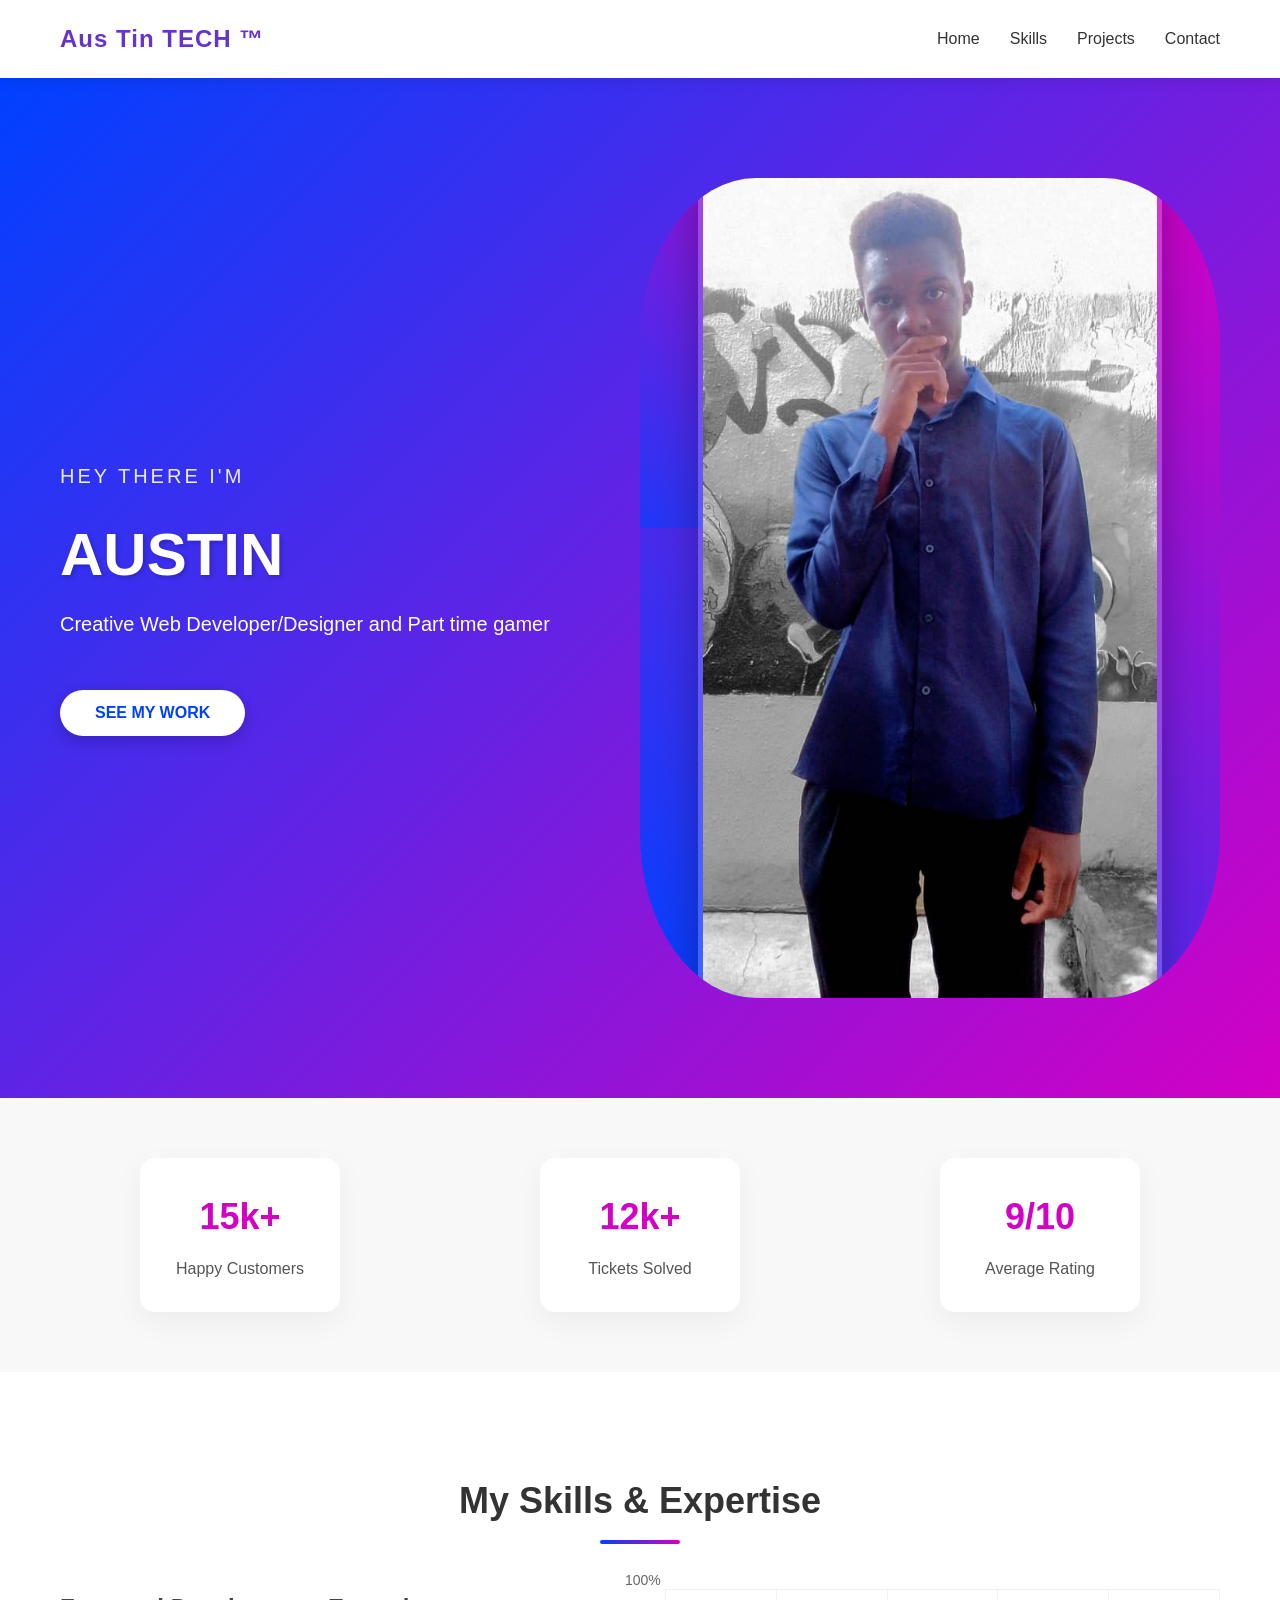
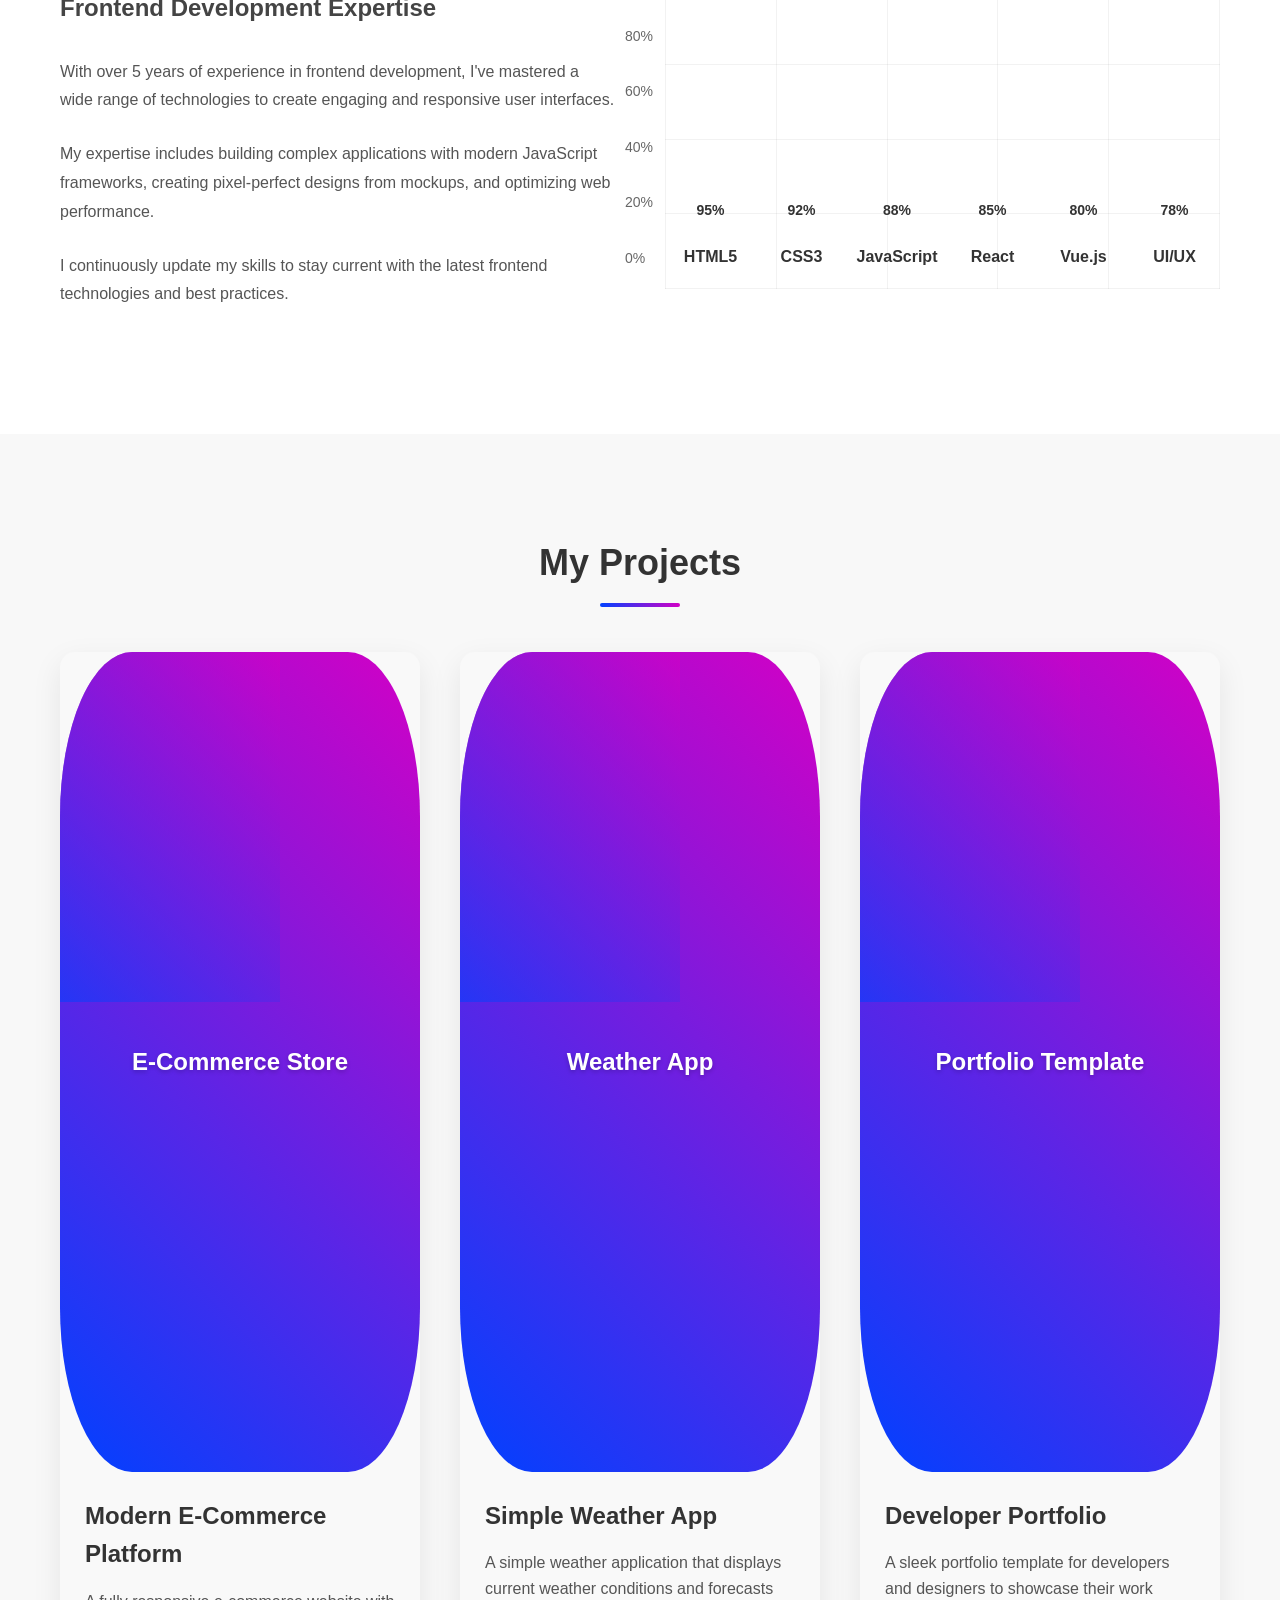
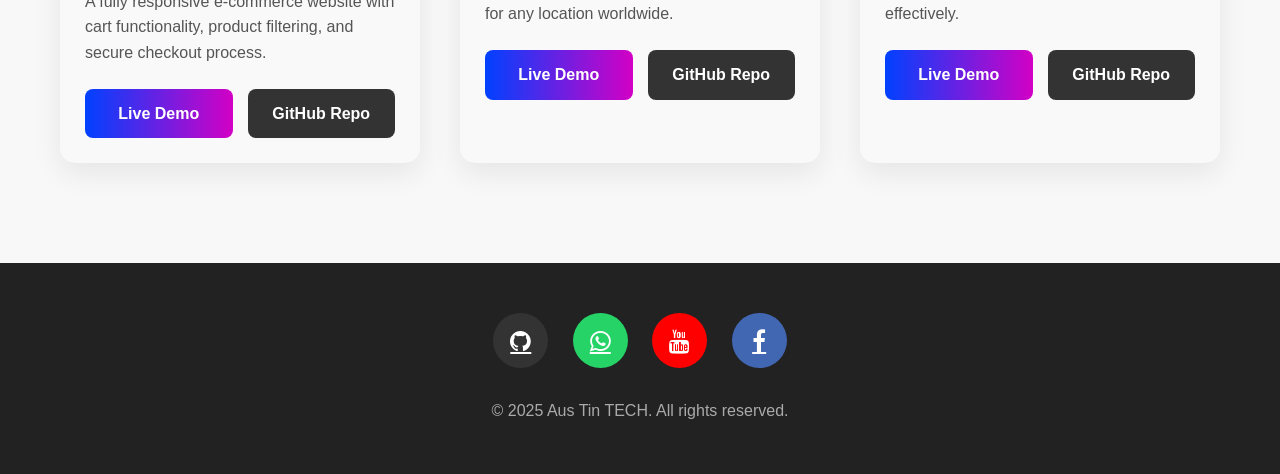
==== in.html @ 0258f985 "Add files via upload" ====
<!DOCTYPE html>
<html lang="en">
<head>
<meta charset="UTF-8" />
<meta name="viewport" content="width=device-width, initial-scale=1.0"/>
<title>AusTin TECH Portfolio</title>
<link rel="stylesheet" href="https://cdnjs.cloudflare.com/ajax/libs/font-awesome/4.7.0/css/font-awesome.min.css">
<style>
*{ margin: 0; padding: 0; box-sizing: border-box; font-family: 'Segoe UI', Tahoma, Geneva, Verdana, sans-serif; }

body { background: #fafafa; color: #222; line-height: 1.6; }

.navbar {
  display: flex; justify-content: space-between; align-items: center; 
  padding: 20px 60px; background: white; 
  box-shadow: 0 2px 15px rgba(0,0,0,0.1); 
  position: sticky; top: 0; z-index: 100;
}

.navbar .logo { 
  font-weight: bold; font-size: 24px; 
  color: #6633cc; 
  letter-spacing: 1px;
}

.navbar ul { display: flex; list-style: none; }

.navbar ul li a { 
  margin-left: 30px; text-decoration: none; 
  color: #333; font-size: 16px; 
  font-weight: 500; transition: all 0.3s;
  position: relative;
}

.navbar ul li a:hover {
  color: #6633cc;
}

.navbar ul li a::after {
  content: '';
  position: absolute;
  bottom: -5px;
  left: 0;
  width: 0;
  height: 2px;
  background: #6633cc;
  transition: width 0.3s;
}

.navbar ul li a:hover::after {
  width: 100%;
}

.hero {
  display: flex; align-items: center; 
  padding: 100px 60px; 
  background: linear-gradient(135deg, #0041ff, #d300c5); 
  color: white; 
  min-height: 80vh;
}

.hero-left { 
  flex: 1; 
  animation: fadeInLeft 1s ease-out;
}

@keyframes fadeInLeft {
  from { opacity: 0; transform: translateX(-50px); }
  to { opacity: 1; transform: translateX(0); }
}

.intro { 
  font-size: 18px; 
  text-transform: uppercase;
  letter-spacing: 3px;
  margin-bottom: 15px;
  opacity: 0.9;
}

.hero h1 {
  font-size: 60px;
  margin: 10px 0;
  line-height: 1.1;
  text-shadow: 2px 2px 4px rgba(0,0,0,0.2);
}

.hero p {
  font-size: 20px;
  max-width: 500px;
  margin: 20px 0 30px;
}

.btn {
  margin-top: 20px; 
  padding: 14px 35px; 
  background: #fff; 
  color: #0041ff; 
  border: none; 
  border-radius: 30px; 
  font-weight: bold;
  font-size: 16px;
  cursor: pointer;
  transition: all 0.3s;
  box-shadow: 0 5px 15px rgba(0,0,0,0.2);
  position: relative;
  overflow: hidden;
  z-index: 1;
}

.btn::before {
  content: '';
  position: absolute;
  top: 0;
  left: 0;
  width: 0;
  height: 100%;
  background: #d300c5;
  transition: width 0.5s;
  z-index: -1;
}

.btn:hover::before {
  width: 100%;
}

.btn:hover {
  color: white;
  transform: translateY(-3px);
  box-shadow: 0 8px 20px rgba(0,0,0,0.3);
}

.hero-right { 
  flex: 1; 
  text-align: center;
  animation: fadeInRight 1s ease-out;
}

@keyframes fadeInRight {
  from { opacity: 0; transform: translateX(50px); }
  to { opacity: 1; transform: translateX(0); }
}

.hero-right img { 
  max-width: 80%; 
  height: auto;
  border-radius: 20px;
  box-shadow: 0 20px 40px rgba(0,0,0,0.3);
  transition: all 0.4s;
  border: 5px solid rgba(255,255,255,0.2);
}

.hero-right img:hover {
  transform: scale(1.05) rotate(2deg);
  box-shadow: 0 25px 50px rgba(0,0,0,0.4);
}

.stats { 
  display: flex; 
  justify-content: space-around;
  padding: 60px 40px; 
  background: #f8f8f8; 
  text-align: center;
}

.card { 
  padding: 30px; 
  background: white;
  border-radius: 15px;
  box-shadow: 0 10px 30px rgba(0,0,0,0.05);
  transition: all 0.3s;
  min-width: 200px;
}

.card:hover {
  transform: translateY(-10px);
  box-shadow: 0 15px 40px rgba(0,0,0,0.1);
}

.card h2 { 
  font-size: 36px; 
  color: #d300c5; 
  margin-bottom: 10px;
}

.card p { 
  font-size: 16px; 
  color: #555;
  font-weight: 500;
}

/* New Skills Section */
.skills {
  padding: 100px 60px;
  background: #fff;
}

.section-title {
  text-align: center;
  font-size: 36px;
  margin-bottom: 60px;
  color: #333;
  position: relative;
}

.section-title::after {
  content: '';
  position: absolute;
  bottom: -15px;
  left: 50%;
  transform: translateX(-50%);
  width: 80px;
  height: 4px;
  background: linear-gradient(to right, #0041ff, #d300c5);
  border-radius: 2px;
}

.skills-container {
  display: flex;
  justify-content: space-between;
  max-width: 1200px;
  margin: 0 auto;
}

.skills-info {
  flex: 1;
  padding-right: 50px;
}

.skills-info h3 {
  font-size: 24px;
  margin-bottom: 30px;
  color: #444;
}

.skills-info p {
  color: #555;
  line-height: 1.8;
  margin-bottom: 25px;
}

.skills-chart {
  flex: 1;
}

.chart-container {
  display: flex;
  justify-content: space-between;
  align-items: flex-end;
  height: 300px;
  padding: 20px 0;
  position: relative;
}

/* Vertical grid lines for the chart */
.chart-grid {
  position: absolute;
  top: 0;
  left: 0;
  width: 100%;
  height: 100%;
  display: flex;
  justify-content: space-between;
  z-index: -1;
}

.chart-grid-line {
  height: 100%;
  width: 1px;
  background: rgba(0, 0, 0, 0.05);
}

/* Horizontal grid lines */
.chart-horizontal-grid {
  position: absolute;
  top: 0;
  left: 0;
  width: 100%;
  height: 100%;
  display: flex;
  flex-direction: column;
  justify-content: space-between;
  z-index: -1;
}

.chart-horizontal-line {
  width: 100%;
  height: 1px;
  background: rgba(0, 0, 0, 0.05);
}

.chart-bar {
  flex: 1;
  display: flex;
  flex-direction: column;
  align-items: center;
  position: relative;
  margin: 0 10px;
  max-width: 80px;
}

.bar-container {
  width: 40px;
  height: 100%;
  background: #f0f0f0;
  border-radius: 20px 20px 0 0;
  overflow: hidden;
  position: relative;
  box-shadow: 0 4px 10px rgba(0,0,0,0.05);
}

.bar-fill {
  position: absolute;
  bottom: 0;
  left: 0;
  width: 100%;
  height: 0; /* Will be set by JS */
  background: linear-gradient(to top, #0041ff, #d300c5);
  border-radius: 20px 20px 0 0;
  transition: height 1.5s ease-out;
}

.bar-label {
  position: absolute;
  top: -30px;
  left: 50%;
  transform: translateX(-50%);
  font-weight: bold;
  font-size: 14px;
  color: #333;
  white-space: nowrap;
}

.skill-name {
  margin-top: 15px;
  font-weight: 600;
  color: #333;
  text-align: center;
}

.chart-scale {
  position: absolute;
  left: -40px;
  height: 100%;
  display: flex;
  flex-direction: column;
  justify-content: space-between;
}

.scale-value {
  font-size: 14px;
  color: #666;
}

/* Projects Section */
.projects {
  padding: 100px 60px;
  background: #f8f8f8;
}

.project-container {
  display: grid;
  grid-template-columns: repeat(auto-fit, minmax(350px, 1fr));
  gap: 40px;
  margin-top: 40px;
}

.project-card {
  background: #f9f9f9;
  border-radius: 15px;
  overflow: hidden;
  box-shadow: 0 10px 30px rgba(0,0,0,0.08);
  transition: all 0.4s;
  position: relative;
}

.project-card:hover {
  transform: translateY(-10px);
  box-shadow: 0 15px 40px rgba(0,0,0,0.15);
}

.project-image {
  height: 820px;
  background: linear-gradient(45deg, #0041ff, #d300c5);
  display: flex;
  align-items: center;
  justify-content: center;
  color: white;
  font-size: 24px;
  font-weight: bold;
  position: relative;
  overflow: hidden;
  border-radius: 20%;
}

.project-image::before {
  content: '';
  position: absolute;
  top: 0;
  left: 0;
  width: 220px;
  height: 350px;
  background: linear-gradient(45deg, rgba(0,65,255,0.7), rgba(211,0,197,0.7));
  opacity: 0.8;
}

.project-image span {
  position: relative;
  z-index: 2;
  text-shadow: 0 2px 4px rgba(0,0,0,0.2);
}

.project-content {
  padding: 25px;
}

.project-content h3 {
  font-size: 24px;
  margin-bottom: 15px;
  color: #333;
}

.project-content p {
  color: #555;
  margin-bottom: 20px;
  min-height: 80px;
}

.project-links {
  display: flex;
  gap: 15px;
}

.project-link {
  flex: 1;
  text-align: center;
  padding: 12px 0;
  border-radius: 8px;
  text-decoration: none;
  font-weight: 600;
  transition: all 0.3s;
}

.github-link {
  background: #333;
  color: white;
}

.github-link:hover {
  background: #222;
  transform: translateY(-3px);
}

.live-link {
  background: linear-gradient(to right, #0041ff, #d300c5);
  color: white;
}

.live-link:hover {
  background: linear-gradient(to right, #0033cc, #b200a9);
  transform: translateY(-3px);
}

.footer {
  background: #222;
  color: #fff;
  padding: 50px 60px;
  text-align: center;
}

.fa{
  font-size: 24px;
  text-align: center;
  padding: 15px;
  margin: 0 10px;
  border-radius: 50%;
  width: 55px;
  height: 55px;
  display: inline-flex;
  align-items: center;
  justify-content: center;
  transition: all 0.3s;
}

.fa:hover {
  transform: translateY(-5px);
}

.fa-github{
  background-color: #333;
  color: white;
}

.fa-whatsapp {
  background-color: #25D366;
  color: white;
}

.fa-youtube {
  background-color: #FF0000;
  color: white;
}

.fa-facebook {
  background-color: #4267B2;
  color: white;
}

.footer p {
  margin-top: 30px;
  color: #aaa;
  font-size: 16px;
}

/* Responsive Design */
@media (max-width: 900px) {
  .hero {
    flex-direction: column;
    text-align: center;
    padding: 60px 30px;
  }
  
  .hero-left, .hero-right {
    width: 100%;
  }
  
  .hero p {
    max-width: 100%;
  }
  
  .navbar {
    padding: 15px 30px;
    flex-direction: column;
  }
  
  .navbar ul {
    margin-top: 20px;
  }
  
  .stats {
    flex-direction: column;
    gap: 20px;
    align-items: center;
  }
  
  .card {
    width: 80%;
  }
  
  .skills-container {
    flex-direction: column;
  }
  
  .skills-info {
    padding-right: 0;
    margin-bottom: 50px;
  }
}

@media (max-width: 600px) {
  .navbar ul {
    flex-direction: column;
    gap: 10px;
  }
  
  .navbar ul li a {
    margin-left: 0;
  }
  
  .hero h1 {
    font-size: 40px;
  }
  
  .project-container {
    grid-template-columns: 1fr;
  }
  
  .card {
    width: 100%;
  }
  
  .chart-bar {
    margin: 0 5px;
    max-width: 60px;
  }
  
  .bar-container {
    width: 30px;
  }
}

/* Animation for sections when scrolled to */
@keyframes fadeInUp {
  from {
    opacity: 0;
    transform: translateY(30px);
  }
  to {
    opacity: 1;
    transform: translateY(0);
  }
}

.projects, .skills {
  opacity: 0;
  transform: translateY(30px);
  transition: opacity 0.6s ease-out, transform 0.6s ease-out;
}

.projects.visible, .skills.visible {
  opacity: 1;
  transform: translateY(0);
}
</style>
</head>
<body>
<header class="navbar">
  <div class="logo">Aus Tin TECH ™</div>
  <nav>
    <ul>
      <li><a href="#">Home</a></li>
      <li><a href="#skills">Skills</a></li>
      <li><a href="#projects">Projects</a></li>
      <li><a href="Contact">Contact</a></li>
    </ul>
  </nav>
</header>

<!-- Hero Section -->
<section class="hero">
  <div class="hero-left">
    <p class="intro">HEY THERE I'M</p>
    <h1>AUSTIN</h1>
    <p>Creative Web Developer/Designer and Part time gamer</p>
    <button class="btn" onclick="scrollToProjects()">SEE MY WORK</button>
  </div>
  <div class="hero-right">
    <div class="project-image">
      <span><img src="jj.jpg" alt="my image"></span>
    </div>
  </div>
</section>

<!-- Stats Section -->
<section class="stats">
  <div class="card"> <h2>15k+</h2><p>Happy Customers</p></div>
  <div class="card"> <h2>12k+</h2><p>Tickets Solved</p></div>
  <div class="card"> <h2>9/10</h2><p>Average Rating</p></div>
</section>

<!-- New Skills Section -->
<section id="skills" class="skills">
  <h2 class="section-title">My Skills & Expertise</h2>
  <div class="skills-container">
    <div class="skills-info">
      <h3>Frontend Development Expertise</h3>
      <p>With over 5 years of experience in frontend development, I've mastered a wide range of technologies to create engaging and responsive user interfaces.</p>
      <p>My expertise includes building complex applications with modern JavaScript frameworks, creating pixel-perfect designs from mockups, and optimizing web performance.</p>
      <p>I continuously update my skills to stay current with the latest frontend technologies and best practices.</p>
    </div>
    <div class="skills-chart">
      <div class="chart-container">
        <div class="chart-grid">
          <div class="chart-grid-line"></div>
          <div class="chart-grid-line"></div>
          <div class="chart-grid-line"></div>
          <div class="chart-grid-line"></div>
          <div class="chart-grid-line"></div>
          <div class="chart-grid-line"></div>
        </div>
        <div class="chart-horizontal-grid">
          <div class="chart-horizontal-line"></div>
          <div class="chart-horizontal-line"></div>
          <div class="chart-horizontal-line"></div>
          <div class="chart-horizontal-line"></div>
          <div class="chart-horizontal-line"></div>
        </div>
        <div class="chart-scale">
          <div class="scale-value">100%</div>
          <div class="scale-value">80%</div>
          <div class="scale-value">60%</div>
          <div class="scale-value">40%</div>
          <div class="scale-value">20%</div>
          <div class="scale-value">0%</div>
        </div>
        
        <div class="chart-bar">
          <div class="bar-label">95%</div>
          <div class="bar-container">
            <div class="bar-fill" data-level="95"></div>
          </div>
          <div class="skill-name">HTML5</div>
        </div>
        
        <div class="chart-bar">
          <div class="bar-label">92%</div>
          <div class="bar-container">
            <div class="bar-fill" data-level="92"></div>
          </div>
          <div class="skill-name">CSS3</div>
        </div>
        
        <div class="chart-bar">
          <div class="bar-label">88%</div>
          <div class="bar-container">
            <div class="bar-fill" data-level="88"></div>
          </div>
          <div class="skill-name">JavaScript</div>
        </div>
        
        <div class="chart-bar">
          <div class="bar-label">85%</div>
          <div class="bar-container">
            <div class="bar-fill" data-level="85"></div>
          </div>
          <div class="skill-name">React</div>
        </div>
        
        <div class="chart-bar">
          <div class="bar-label">80%</div>
          <div class="bar-container">
            <div class="bar-fill" data-level="80"></div>
          </div>
          <div class="skill-name">Vue.js</div>
        </div>
        
        <div class="chart-bar">
          <div class="bar-label">78%</div>
          <div class="bar-container">
            <div class="bar-fill" data-level="78"></div>
          </div>
          <div class="skill-name">UI/UX</div>
        </div>
      </div>
    </div>
  </div>
</section>

<!-- Projects Section -->
<section id="projects" class="projects">
  <h2 class="section-title">My Projects</h2>
  <div class="project-container">
    <div class="project-card">
      <div class="project-image"><span>E-Commerce Store</span></div>
      <div class="project-content">
        <h3>Modern E-Commerce Platform</h3>
        <p>A fully responsive e-commerce website with cart functionality, product filtering, and secure checkout process.</p>
        <div class="project-links">
          <a href="#" class="project-link live-link">Live Demo</a>
          <a href="#" class="project-link github-link">GitHub Repo</a>
        </div>
      </div>
    </div>
    
    <div class="project-card">
      <div class="project-image"><span>Weather App</span></div>
      <div class="project-content">
        <h3>Simple Weather App</h3>
        <p>A simple weather application that displays current weather conditions and forecasts for any location worldwide.</p>
        <div class="project-links">
          <a href="https://austinweather-app.netlify.app/" class="project-link live-link">Live Demo</a>
          <a href="https://github.com/Austin-tec/Weather.git" class="project-link github-link">GitHub Repo</a>
        </div>
      </div>
    </div>
    
    <div class="project-card">
      <div class="project-image"><span>Portfolio Template</span></div>
      <div class="project-content">
        <h3>Developer Portfolio</h3>
        <p>A sleek portfolio template for developers and designers to showcase their work effectively.</p>
        <div class="project-links">
          <a href="#" class="project-link live-link">Live Demo</a>
          <a href="#" class="project-link github-link">GitHub Repo</a>
        </div>
      </div>
    </div>
  </div>
</section>

<footer class="footer">
  <div>
    <a href="https://github.com/Austin-tec/ME.git" class="fa fa-github"></a>
    <a href="https://wa.me/2349048967115" class="fa fa-whatsapp"></a>
    <a href="#" class="fa fa-youtube"></a>
    <a href="#" class="fa fa-facebook"></a>
  </div>
  <p>&copy; 2025 Aus Tin TECH. All rights reserved.</p>
</footer>

<script>
// Animate skill bars when section comes into view
function animateSkillBars() {
  const bars = document.querySelectorAll('.bar-fill');
  bars.forEach(bar => {
    const level = bar.getAttribute('data-level');
    bar.style.height = level + '%';
  });
}

// Scroll to projects function
function scrollToProjects() {
  const projectsSection = document.getElementById('projects');
  projectsSection.scrollIntoView({ behavior: 'smooth' });
  
  // Add animation class when scrolled to
  setTimeout(() => {
    projectsSection.classList.add('visible');
  }, 300);
}

// Add intersection observers
document.addEventListener('DOMContentLoaded', function() {
  const projectsSection = document.getElementById('projects');
  const skillsSection = document.getElementById('skills');
  
  const observer = new IntersectionObserver((entries) => {
    entries.forEach(entry => {
      if (entry.isIntersecting) {
        entry.target.classList.add('visible');
        
        // If it's the skills section, animate the bars
        if (entry.target.id === 'skills') {
          animateSkillBars();
        }
      }
    });
  }, { threshold: 0.1 });
  
  observer.observe(projectsSection);
  observer.observe(skillsSection);
  
  // Initialize the chart bars at 0% height
  const bars = document.querySelectorAll('.bar-fill');
  bars.forEach(bar => {
    bar.style.height = '0%';
  });
});
</script>
</body>
</html>
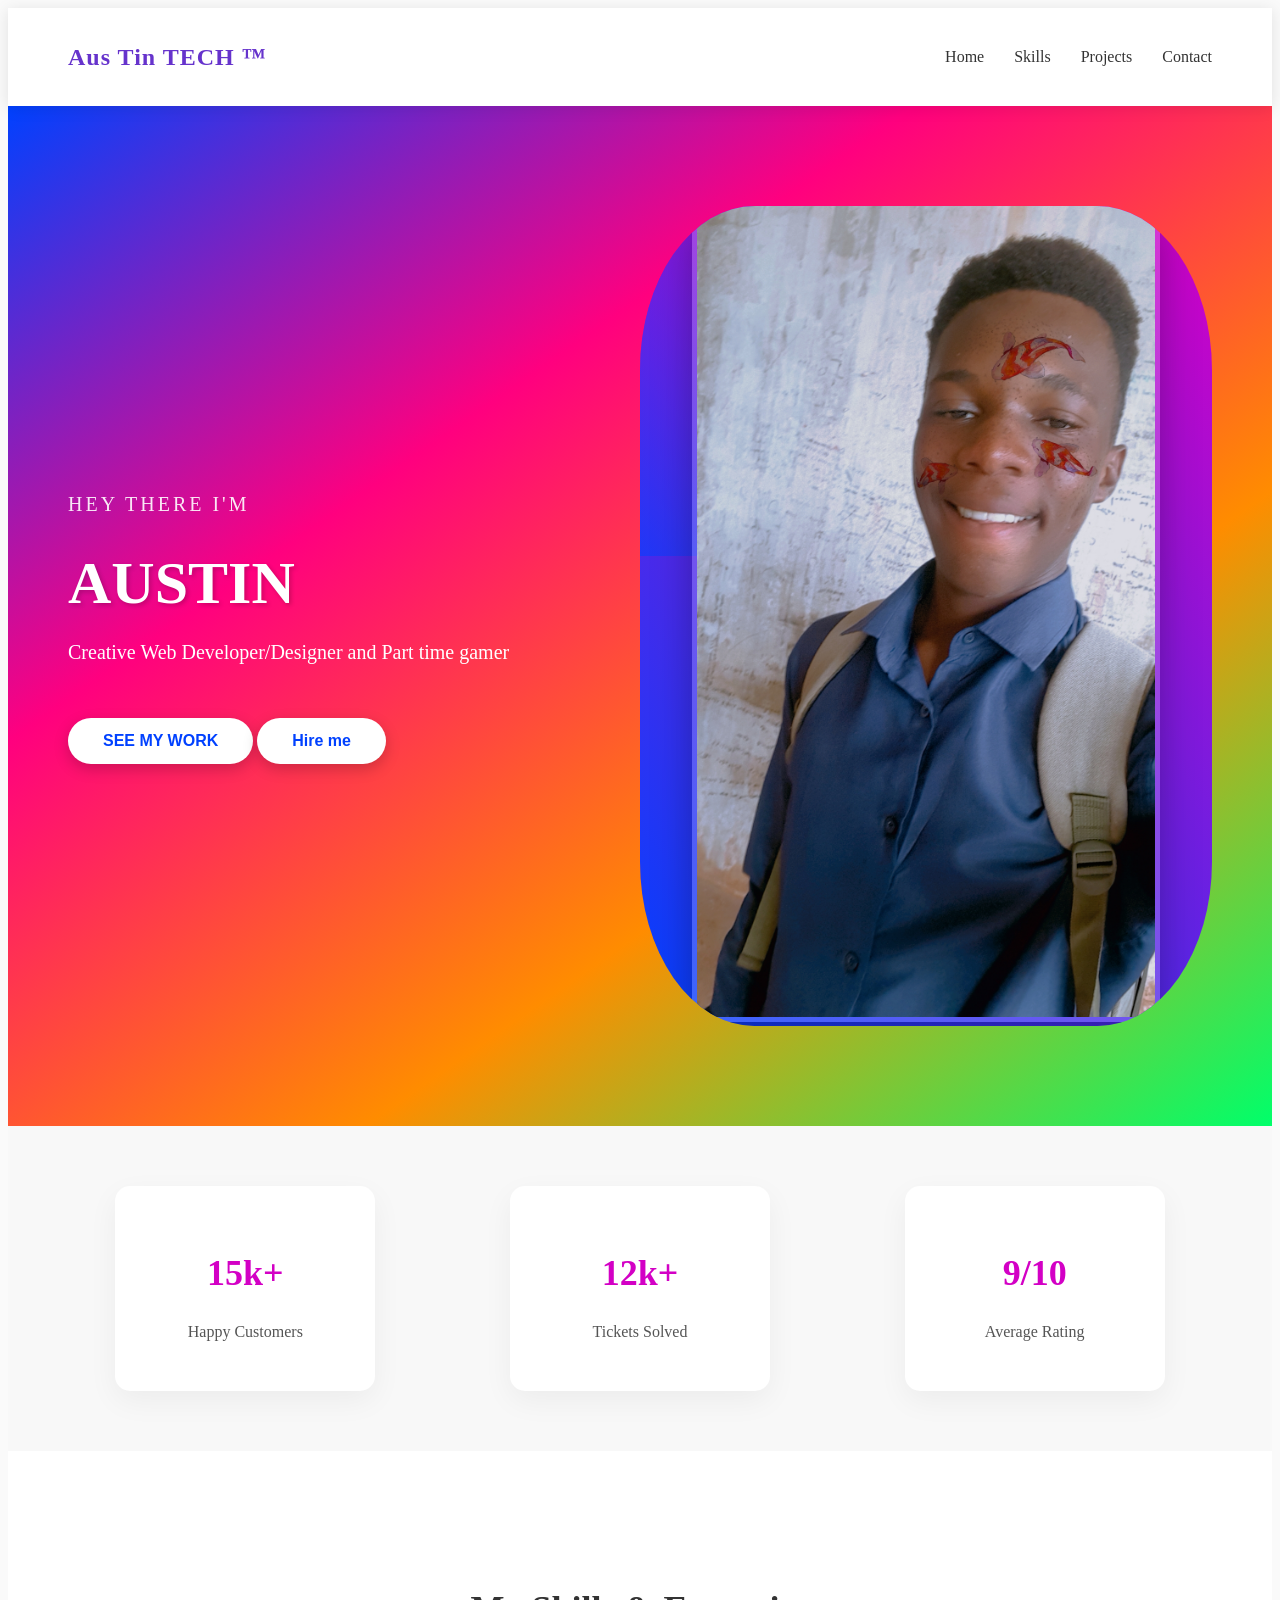
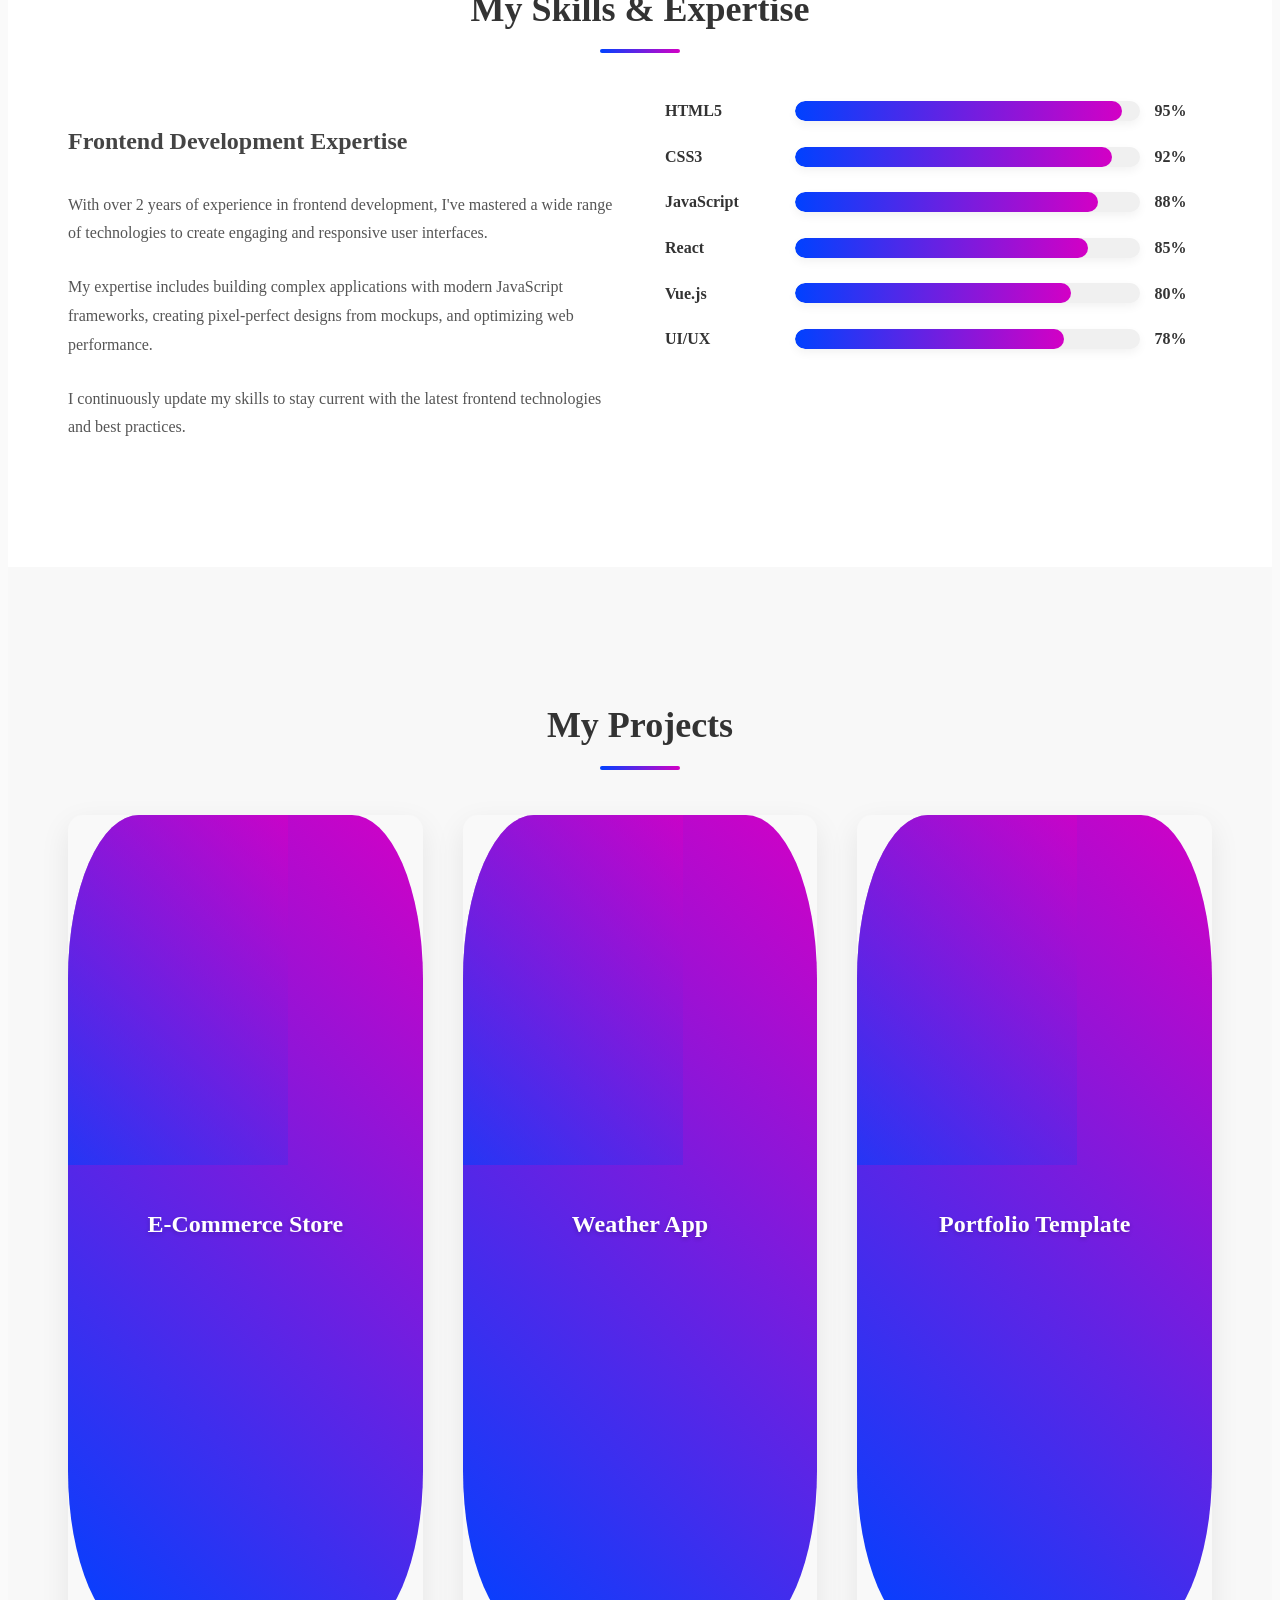
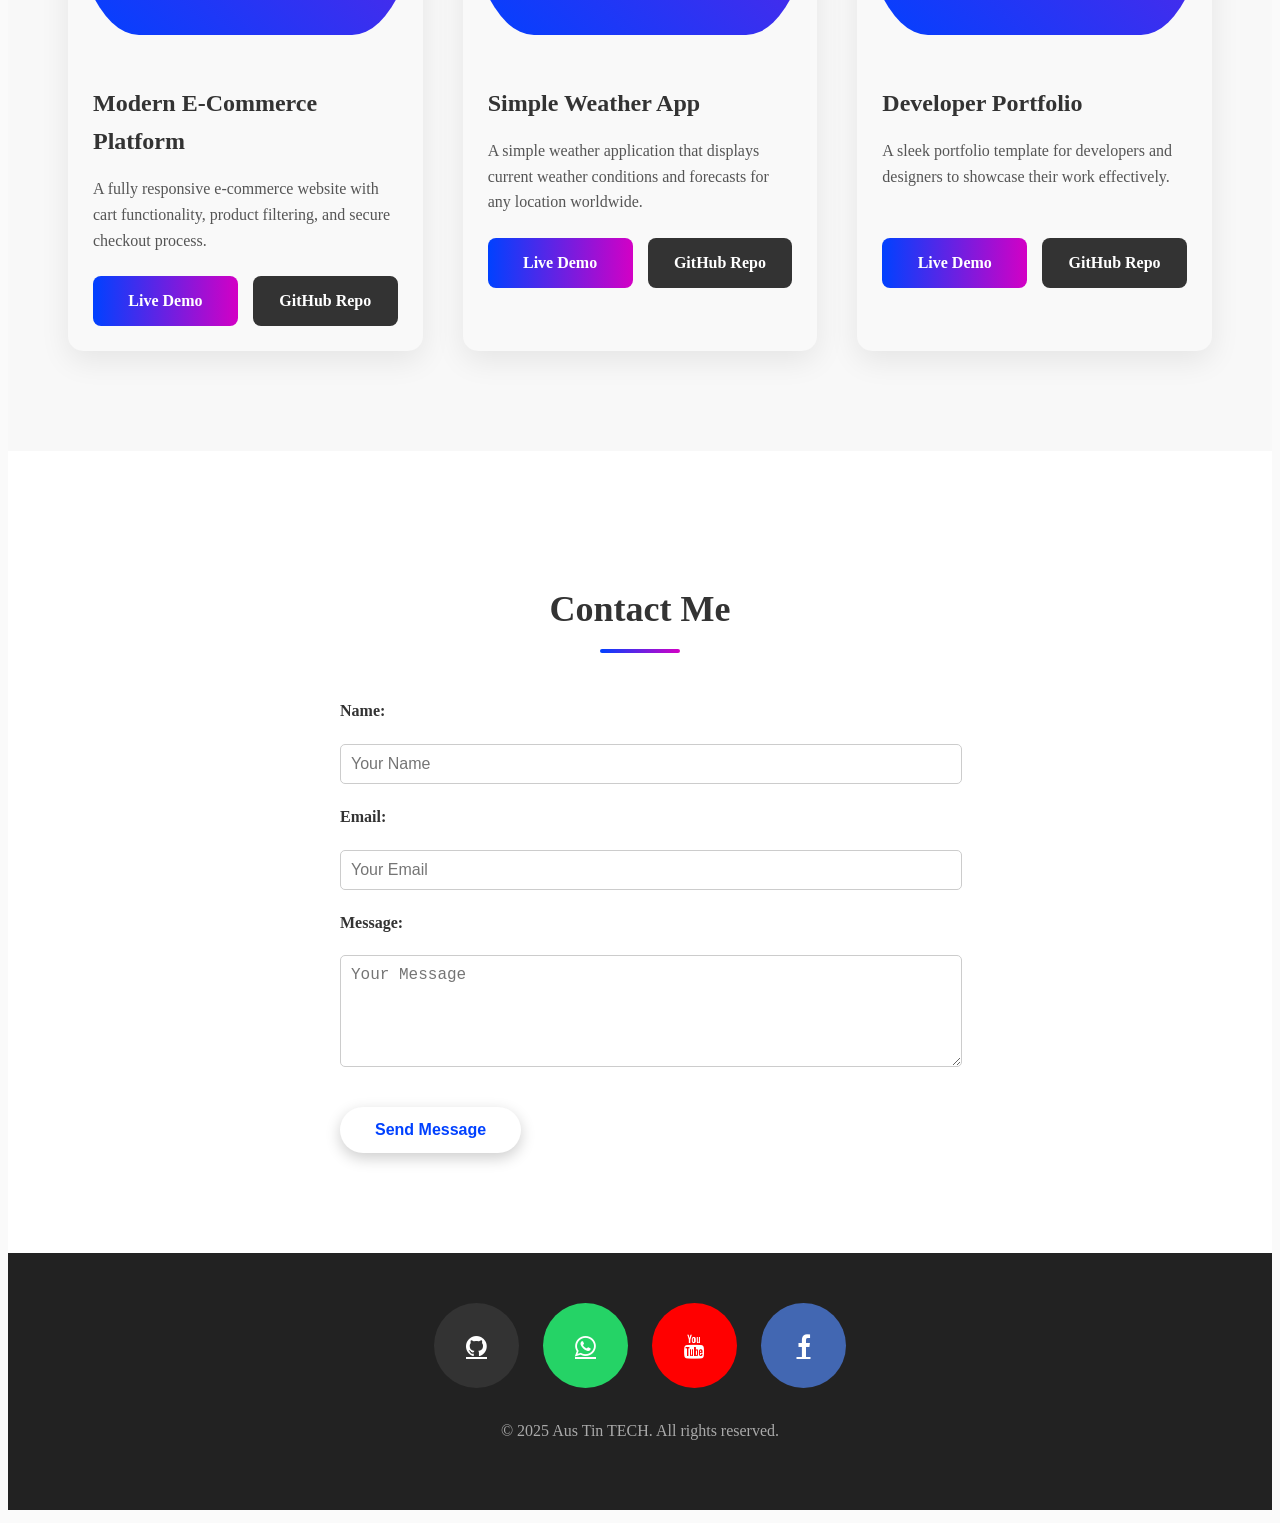
==== commit 840afebd: "Add files via upload" ====
--- a/in.html
+++ b/in.html
@@ -5,612 +5,8 @@
 <meta name="viewport" content="width=device-width, initial-scale=1.0"/>
 <title>AusTin TECH Portfolio</title>
 <link rel="stylesheet" href="https://cdnjs.cloudflare.com/ajax/libs/font-awesome/4.7.0/css/font-awesome.min.css">
-<style>
-*{ margin: 0; padding: 0; box-sizing: border-box; font-family: 'Segoe UI', Tahoma, Geneva, Verdana, sans-serif; }
-
-body { background: #fafafa; color: #222; line-height: 1.6; }
-
-.navbar {
-  display: flex; justify-content: space-between; align-items: center; 
-  padding: 20px 60px; background: white; 
-  box-shadow: 0 2px 15px rgba(0,0,0,0.1); 
-  position: sticky; top: 0; z-index: 100;
-}
-
-.navbar .logo { 
-  font-weight: bold; font-size: 24px; 
-  color: #6633cc; 
-  letter-spacing: 1px;
-}
-
-.navbar ul { display: flex; list-style: none; }
-
-.navbar ul li a { 
-  margin-left: 30px; text-decoration: none; 
-  color: #333; font-size: 16px; 
-  font-weight: 500; transition: all 0.3s;
-  position: relative;
-}
-
-.navbar ul li a:hover {
-  color: #6633cc;
-}
-
-.navbar ul li a::after {
-  content: '';
-  position: absolute;
-  bottom: -5px;
-  left: 0;
-  width: 0;
-  height: 2px;
-  background: #6633cc;
-  transition: width 0.3s;
-}
-
-.navbar ul li a:hover::after {
-  width: 100%;
-}
-
-.hero {
-  display: flex; align-items: center; 
-  padding: 100px 60px; 
-  background: linear-gradient(135deg, #0041ff, #d300c5); 
-  color: white; 
-  min-height: 80vh;
-}
-
-.hero-left { 
-  flex: 1; 
-  animation: fadeInLeft 1s ease-out;
-}
-
-@keyframes fadeInLeft {
-  from { opacity: 0; transform: translateX(-50px); }
-  to { opacity: 1; transform: translateX(0); }
-}
-
-.intro { 
-  font-size: 18px; 
-  text-transform: uppercase;
-  letter-spacing: 3px;
-  margin-bottom: 15px;
-  opacity: 0.9;
-}
-
-.hero h1 {
-  font-size: 60px;
-  margin: 10px 0;
-  line-height: 1.1;
-  text-shadow: 2px 2px 4px rgba(0,0,0,0.2);
-}
-
-.hero p {
-  font-size: 20px;
-  max-width: 500px;
-  margin: 20px 0 30px;
-}
-
-.btn {
-  margin-top: 20px; 
-  padding: 14px 35px; 
-  background: #fff; 
-  color: #0041ff; 
-  border: none; 
-  border-radius: 30px; 
-  font-weight: bold;
-  font-size: 16px;
-  cursor: pointer;
-  transition: all 0.3s;
-  box-shadow: 0 5px 15px rgba(0,0,0,0.2);
-  position: relative;
-  overflow: hidden;
-  z-index: 1;
-}
-
-.btn::before {
-  content: '';
-  position: absolute;
-  top: 0;
-  left: 0;
-  width: 0;
-  height: 100%;
-  background: #d300c5;
-  transition: width 0.5s;
-  z-index: -1;
-}
-
-.btn:hover::before {
-  width: 100%;
-}
-
-.btn:hover {
-  color: white;
-  transform: translateY(-3px);
-  box-shadow: 0 8px 20px rgba(0,0,0,0.3);
-}
-
-.hero-right { 
-  flex: 1; 
-  text-align: center;
-  animation: fadeInRight 1s ease-out;
-}
-
-@keyframes fadeInRight {
-  from { opacity: 0; transform: translateX(50px); }
-  to { opacity: 1; transform: translateX(0); }
-}
-
-.hero-right img { 
-  max-width: 80%; 
-  height: auto;
-  border-radius: 20px;
-  box-shadow: 0 20px 40px rgba(0,0,0,0.3);
-  transition: all 0.4s;
-  border: 5px solid rgba(255,255,255,0.2);
-}
-
-.hero-right img:hover {
-  transform: scale(1.05) rotate(2deg);
-  box-shadow: 0 25px 50px rgba(0,0,0,0.4);
-}
-
-.stats { 
-  display: flex; 
-  justify-content: space-around;
-  padding: 60px 40px; 
-  background: #f8f8f8; 
-  text-align: center;
-}
-
-.card { 
-  padding: 30px; 
-  background: white;
-  border-radius: 15px;
-  box-shadow: 0 10px 30px rgba(0,0,0,0.05);
-  transition: all 0.3s;
-  min-width: 200px;
-}
-
-.card:hover {
-  transform: translateY(-10px);
-  box-shadow: 0 15px 40px rgba(0,0,0,0.1);
-}
-
-.card h2 { 
-  font-size: 36px; 
-  color: #d300c5; 
-  margin-bottom: 10px;
-}
-
-.card p { 
-  font-size: 16px; 
-  color: #555;
-  font-weight: 500;
-}
-
-/* New Skills Section */
-.skills {
-  padding: 100px 60px;
-  background: #fff;
-}
-
-.section-title {
-  text-align: center;
-  font-size: 36px;
-  margin-bottom: 60px;
-  color: #333;
-  position: relative;
-}
-
-.section-title::after {
-  content: '';
-  position: absolute;
-  bottom: -15px;
-  left: 50%;
-  transform: translateX(-50%);
-  width: 80px;
-  height: 4px;
-  background: linear-gradient(to right, #0041ff, #d300c5);
-  border-radius: 2px;
-}
-
-.skills-container {
-  display: flex;
-  justify-content: space-between;
-  max-width: 1200px;
-  margin: 0 auto;
-}
-
-.skills-info {
-  flex: 1;
-  padding-right: 50px;
-}
-
-.skills-info h3 {
-  font-size: 24px;
-  margin-bottom: 30px;
-  color: #444;
-}
-
-.skills-info p {
-  color: #555;
-  line-height: 1.8;
-  margin-bottom: 25px;
-}
-
-.skills-chart {
-  flex: 1;
-}
-
-.chart-container {
-  display: flex;
-  justify-content: space-between;
-  align-items: flex-end;
-  height: 300px;
-  padding: 20px 0;
-  position: relative;
-}
-
-/* Vertical grid lines for the chart */
-.chart-grid {
-  position: absolute;
-  top: 0;
-  left: 0;
-  width: 100%;
-  height: 100%;
-  display: flex;
-  justify-content: space-between;
-  z-index: -1;
-}
-
-.chart-grid-line {
-  height: 100%;
-  width: 1px;
-  background: rgba(0, 0, 0, 0.05);
-}
-
-/* Horizontal grid lines */
-.chart-horizontal-grid {
-  position: absolute;
-  top: 0;
-  left: 0;
-  width: 100%;
-  height: 100%;
-  display: flex;
-  flex-direction: column;
-  justify-content: space-between;
-  z-index: -1;
-}
-
-.chart-horizontal-line {
-  width: 100%;
-  height: 1px;
-  background: rgba(0, 0, 0, 0.05);
-}
-
-.chart-bar {
-  flex: 1;
-  display: flex;
-  flex-direction: column;
-  align-items: center;
-  position: relative;
-  margin: 0 10px;
-  max-width: 80px;
-}
-
-.bar-container {
-  width: 40px;
-  height: 100%;
-  background: #f0f0f0;
-  border-radius: 20px 20px 0 0;
-  overflow: hidden;
-  position: relative;
-  box-shadow: 0 4px 10px rgba(0,0,0,0.05);
-}
-
-.bar-fill {
-  position: absolute;
-  bottom: 0;
-  left: 0;
-  width: 100%;
-  height: 0; /* Will be set by JS */
-  background: linear-gradient(to top, #0041ff, #d300c5);
-  border-radius: 20px 20px 0 0;
-  transition: height 1.5s ease-out;
-}
-
-.bar-label {
-  position: absolute;
-  top: -30px;
-  left: 50%;
-  transform: translateX(-50%);
-  font-weight: bold;
-  font-size: 14px;
-  color: #333;
-  white-space: nowrap;
-}
-
-.skill-name {
-  margin-top: 15px;
-  font-weight: 600;
-  color: #333;
-  text-align: center;
-}
-
-.chart-scale {
-  position: absolute;
-  left: -40px;
-  height: 100%;
-  display: flex;
-  flex-direction: column;
-  justify-content: space-between;
-}
-
-.scale-value {
-  font-size: 14px;
-  color: #666;
-}
-
-/* Projects Section */
-.projects {
-  padding: 100px 60px;
-  background: #f8f8f8;
-}
-
-.project-container {
-  display: grid;
-  grid-template-columns: repeat(auto-fit, minmax(350px, 1fr));
-  gap: 40px;
-  margin-top: 40px;
-}
-
-.project-card {
-  background: #f9f9f9;
-  border-radius: 15px;
-  overflow: hidden;
-  box-shadow: 0 10px 30px rgba(0,0,0,0.08);
-  transition: all 0.4s;
-  position: relative;
-}
-
-.project-card:hover {
-  transform: translateY(-10px);
-  box-shadow: 0 15px 40px rgba(0,0,0,0.15);
-}
-
-.project-image {
-  height: 820px;
-  background: linear-gradient(45deg, #0041ff, #d300c5);
-  display: flex;
-  align-items: center;
-  justify-content: center;
-  color: white;
-  font-size: 24px;
-  font-weight: bold;
-  position: relative;
-  overflow: hidden;
-  border-radius: 20%;
-}
-
-.project-image::before {
-  content: '';
-  position: absolute;
-  top: 0;
-  left: 0;
-  width: 220px;
-  height: 350px;
-  background: linear-gradient(45deg, rgba(0,65,255,0.7), rgba(211,0,197,0.7));
-  opacity: 0.8;
-}
-
-.project-image span {
-  position: relative;
-  z-index: 2;
-  text-shadow: 0 2px 4px rgba(0,0,0,0.2);
-}
-
-.project-content {
-  padding: 25px;
-}
-
-.project-content h3 {
-  font-size: 24px;
-  margin-bottom: 15px;
-  color: #333;
-}
-
-.project-content p {
-  color: #555;
-  margin-bottom: 20px;
-  min-height: 80px;
-}
-
-.project-links {
-  display: flex;
-  gap: 15px;
-}
-
-.project-link {
-  flex: 1;
-  text-align: center;
-  padding: 12px 0;
-  border-radius: 8px;
-  text-decoration: none;
-  font-weight: 600;
-  transition: all 0.3s;
-}
-
-.github-link {
-  background: #333;
-  color: white;
-}
-
-.github-link:hover {
-  background: #222;
-  transform: translateY(-3px);
-}
-
-.live-link {
-  background: linear-gradient(to right, #0041ff, #d300c5);
-  color: white;
-}
-
-.live-link:hover {
-  background: linear-gradient(to right, #0033cc, #b200a9);
-  transform: translateY(-3px);
-}
-
-.footer {
-  background: #222;
-  color: #fff;
-  padding: 50px 60px;
-  text-align: center;
-}
-
-.fa{
-  font-size: 24px;
-  text-align: center;
-  padding: 15px;
-  margin: 0 10px;
-  border-radius: 50%;
-  width: 55px;
-  height: 55px;
-  display: inline-flex;
-  align-items: center;
-  justify-content: center;
-  transition: all 0.3s;
-}
-
-.fa:hover {
-  transform: translateY(-5px);
-}
-
-.fa-github{
-  background-color: #333;
-  color: white;
-}
-
-.fa-whatsapp {
-  background-color: #25D366;
-  color: white;
-}
-
-.fa-youtube {
-  background-color: #FF0000;
-  color: white;
-}
-
-.fa-facebook {
-  background-color: #4267B2;
-  color: white;
-}
-
-.footer p {
-  margin-top: 30px;
-  color: #aaa;
-  font-size: 16px;
-}
-
-/* Responsive Design */
-@media (max-width: 900px) {
-  .hero {
-    flex-direction: column;
-    text-align: center;
-    padding: 60px 30px;
-  }
-  
-  .hero-left, .hero-right {
-    width: 100%;
-  }
-  
-  .hero p {
-    max-width: 100%;
-  }
-  
-  .navbar {
-    padding: 15px 30px;
-    flex-direction: column;
-  }
-  
-  .navbar ul {
-    margin-top: 20px;
-  }
-  
-  .stats {
-    flex-direction: column;
-    gap: 20px;
-    align-items: center;
-  }
-  
-  .card {
-    width: 80%;
-  }
-  
-  .skills-container {
-    flex-direction: column;
-  }
-  
-  .skills-info {
-    padding-right: 0;
-    margin-bottom: 50px;
-  }
-}
-
-@media (max-width: 600px) {
-  .navbar ul {
-    flex-direction: column;
-    gap: 10px;
-  }
-  
-  .navbar ul li a {
-    margin-left: 0;
-  }
-  
-  .hero h1 {
-    font-size: 40px;
-  }
-  
-  .project-container {
-    grid-template-columns: 1fr;
-  }
-  
-  .card {
-    width: 100%;
-  }
-  
-  .chart-bar {
-    margin: 0 5px;
-    max-width: 60px;
-  }
-  
-  .bar-container {
-    width: 30px;
-  }
-}
-
-/* Animation for sections when scrolled to */
-@keyframes fadeInUp {
-  from {
-    opacity: 0;
-    transform: translateY(30px);
-  }
-  to {
-    opacity: 1;
-    transform: translateY(0);
-  }
-}
-
-.projects, .skills {
-  opacity: 0;
-  transform: translateY(30px);
-  transition: opacity 0.6s ease-out, transform 0.6s ease-out;
-}
-
-.projects.visible, .skills.visible {
-  opacity: 1;
-  transform: translateY(0);
-}
-</style>
+<link rel="stylesheet" href="in.css" />
+<script src="in.js"></script>
 </head>
 <body>
 <header class="navbar">
@@ -620,7 +16,7 @@
       <li><a href="#">Home</a></li>
       <li><a href="#skills">Skills</a></li>
       <li><a href="#projects">Projects</a></li>
-      <li><a href="Contact">Contact</a></li>
+      <li><a href="#Contacts">Contact</a></li>
     </ul>
   </nav>
 </header>
@@ -630,12 +26,13 @@
   <div class="hero-left">
     <p class="intro">HEY THERE I'M</p>
     <h1>AUSTIN</h1>
-    <p>Creative Web Developer/Designer and Part time gamer</p>
+    <p>Creative Web Developer/Designer and Part time  gamer</p>
     <button class="btn" onclick="scrollToProjects()">SEE MY WORK</button>
+    <button class="btn" onclick="scrollToContact()">Hire me </button>
   </div>
   <div class="hero-right">
     <div class="project-image">
-      <span><img src="jj.jpg" alt="my image"></span>
+      <span><img src="jj.jpg" alt="the image of Austin-tec"></span>
     </div>
   </div>
 </section>
@@ -653,83 +50,52 @@
   <div class="skills-container">
     <div class="skills-info">
       <h3>Frontend Development Expertise</h3>
-      <p>With over 5 years of experience in frontend development, I've mastered a wide range of technologies to create engaging and responsive user interfaces.</p>
+      <p>With over 2 years of experience in frontend development, I've mastered a wide range of technologies to create engaging and responsive user interfaces.</p>
       <p>My expertise includes building complex applications with modern JavaScript frameworks, creating pixel-perfect designs from mockups, and optimizing web performance.</p>
       <p>I continuously update my skills to stay current with the latest frontend technologies and best practices.</p>
     </div>
     <div class="skills-chart">
-      <div class="chart-container">
-        <div class="chart-grid">
-          <div class="chart-grid-line"></div>
-          <div class="chart-grid-line"></div>
-          <div class="chart-grid-line"></div>
-          <div class="chart-grid-line"></div>
-          <div class="chart-grid-line"></div>
-          <div class="chart-grid-line"></div>
-        </div>
-        <div class="chart-horizontal-grid">
-          <div class="chart-horizontal-line"></div>
-          <div class="chart-horizontal-line"></div>
-          <div class="chart-horizontal-line"></div>
-          <div class="chart-horizontal-line"></div>
-          <div class="chart-horizontal-line"></div>
-        </div>
-        <div class="chart-scale">
-          <div class="scale-value">100%</div>
-          <div class="scale-value">80%</div>
-          <div class="scale-value">60%</div>
-          <div class="scale-value">40%</div>
-          <div class="scale-value">20%</div>
-          <div class="scale-value">0%</div>
-        </div>
-        
-        <div class="chart-bar">
-          <div class="bar-label">95%</div>
-          <div class="bar-container">
-            <div class="bar-fill" data-level="95"></div>
-          </div>
-          <div class="skill-name">HTML5</div>
-        </div>
-        
-        <div class="chart-bar">
-          <div class="bar-label">92%</div>
-          <div class="bar-container">
-            <div class="bar-fill" data-level="92"></div>
-          </div>
-          <div class="skill-name">CSS3</div>
-        </div>
-        
-        <div class="chart-bar">
-          <div class="bar-label">88%</div>
-          <div class="bar-container">
-            <div class="bar-fill" data-level="88"></div>
-          </div>
-          <div class="skill-name">JavaScript</div>
-        </div>
-        
-        <div class="chart-bar">
-          <div class="bar-label">85%</div>
-          <div class="bar-container">
-            <div class="bar-fill" data-level="85"></div>
-          </div>
-          <div class="skill-name">React</div>
-        </div>
-        
-        <div class="chart-bar">
-          <div class="bar-label">80%</div>
-          <div class="bar-container">
-            <div class="bar-fill" data-level="80"></div>
-          </div>
-          <div class="skill-name">Vue.js</div>
-        </div>
-        
-        <div class="chart-bar">
-          <div class="bar-label">78%</div>
-          <div class="bar-container">
-            <div class="bar-fill" data-level="78"></div>
-          </div>
-          <div class="skill-name">UI/UX</div>
-        </div>
+      <div class="progress-bar">
+        <span class="skill-name">HTML5</span>
+        <div class="progress-container">
+          <div class="progress-fill" data-level="95"></div>
+        </div>
+        <span class="progress-label">95%</span>
+      </div>
+      <div class="progress-bar">
+        <span class="skill-name">CSS3</span>
+        <div class="progress-container">
+          <div class="progress-fill" data-level="92"></div>
+        </div>
+        <span class="progress-label">92%</span>
+      </div>
+      <div class="progress-bar">
+        <span class="skill-name">JavaScript</span>
+        <div class="progress-container">
+          <div class="progress-fill" data-level="88"></div>
+        </div>
+        <span class="progress-label">88%</span>
+      </div>
+      <div class="progress-bar">
+        <span class="skill-name">React</span>
+        <div class="progress-container">
+          <div class="progress-fill" data-level="85"></div>
+        </div>
+        <span class="progress-label">85%</span>
+      </div>
+      <div class="progress-bar">
+        <span class="skill-name">Vue.js</span>
+        <div class="progress-container">
+          <div class="progress-fill" data-level="80"></div>
+        </div>
+        <span class="progress-label">80%</span>
+      </div>
+      <div class="progress-bar">
+        <span class="skill-name">UI/UX</span>
+        <div class="progress-container">
+          <div class="progress-fill" data-level="78"></div>
+        </div>
+        <span class="progress-label">78%</span>
       </div>
     </div>
   </div>
@@ -777,64 +143,90 @@
   </div>
 </section>
 
+<!-- Add Contact Section -->
+<section id="contact" class="contact">
+  <h2 class="section-title">Contact Me</h2>
+  <div class="contact-container">
+    <form action="https://formspree.io/f/mdkldpkw" method="POST" class="contact-form">
+      <label for="name">Name:</label>
+      <input type="text" id="name" name="name" placeholder="Your Name" required />
+
+      <label for="email">Email:</label>
+      <input type="email" id="email" name="email" placeholder="Your Email" required />
+
+      <label for="message">Message:</label>
+      <textarea id="message" name="message" placeholder="Your Message" rows="5" required></textarea>
+
+      <button type="submit" class="btn">Send Message</button>
+    </form>
+  </div>
+</section>
+
+<style>
+/* Contact Section Styles */
+.contact {
+  padding: 100px 60px;
+  background: #fff;
+}
+
+.contact-container {
+  max-width: 600px;
+  margin: 0 auto;
+}
+
+.contact-form {
+  display: flex;
+  flex-direction: column;
+  gap: 20px;
+}
+
+.contact-form label {
+  font-size: 16px;
+  font-weight: bold;
+  color: #333;
+}
+
+.contact-form input,
+.contact-form textarea {
+  width: 100%;
+  padding: 10px;
+  border: 1px solid #ccc;
+  border-radius: 5px;
+  font-size: 16px;
+}
+
+.contact-form button {
+  align-self: flex-start;
+}
+</style>
+
 <footer class="footer">
-  <div>
+  <div class="Contacts">
     <a href="https://github.com/Austin-tec/ME.git" class="fa fa-github"></a>
-    <a href="https://wa.me/2349048967115" class="fa fa-whatsapp"></a>
-    <a href="#" class="fa fa-youtube"></a>
-    <a href="#" class="fa fa-facebook"></a>
+    <a href="https://wa.link/6c9yhw" class="fa fa-whatsapp"></a>
+    <a href="https://www.youtube.com/@austinjaxsonalexander?si=8bVtPDEaoqjvRazp" class="fa fa-youtube"></a>
+    <a href="https://www.facebook.com/profile.php?id=61559279201275" class="fa fa-facebook"></a>
   </div>
   <p>&copy; 2025 Aus Tin TECH. All rights reserved.</p>
 </footer>
-
 <script>
-// Animate skill bars when section comes into view
-function animateSkillBars() {
-  const bars = document.querySelectorAll('.bar-fill');
-  bars.forEach(bar => {
-    const level = bar.getAttribute('data-level');
-    bar.style.height = level + '%';
-  });
-}
-
-// Scroll to projects function
-function scrollToProjects() {
-  const projectsSection = document.getElementById('projects');
-  projectsSection.scrollIntoView({ behavior: 'smooth' });
-  
-  // Add animation class when scrolled to
-  setTimeout(() => {
-    projectsSection.classList.add('visible');
-  }, 300);
-}
-
-// Add intersection observers
-document.addEventListener('DOMContentLoaded', function() {
-  const projectsSection = document.getElementById('projects');
-  const skillsSection = document.getElementById('skills');
-  
-  const observer = new IntersectionObserver((entries) => {
-    entries.forEach(entry => {
-      if (entry.isIntersecting) {
-        entry.target.classList.add('visible');
-        
-        // If it's the skills section, animate the bars
-        if (entry.target.id === 'skills') {
-          animateSkillBars();
-        }
-      }
-    });
-  }, { threshold: 0.1 });
-  
-  observer.observe(projectsSection);
-  observer.observe(skillsSection);
-  
-  // Initialize the chart bars at 0% height
-  const bars = document.querySelectorAll('.bar-fill');
-  bars.forEach(bar => {
-    bar.style.height = '0%';
-  });
-});
+// Update the "Hire Me" button to scroll to the contact section
+function scrollToContact() {
+  const contactSection = document.getElementById('contact');
+  contactSection.scrollIntoView({ behavior: 'smooth' });
+}
+</script>
+
+
+
+<script>
+
 </script>
 </body>
-</html>+</html>
+
+
+
+
+
+
--- a/in.css
+++ b/in.css
@@ -0,0 +1,717 @@
+body { background: #fafafa; color: #222; line-height: 1.6; }
+
+.navbar {
+  display: flex; justify-content: space-between; align-items: center; 
+  padding: 20px 60px; background: white; 
+  box-shadow: 0 2px 15px rgba(0,0,0,0.1); 
+  position: sticky; top: 0; z-index: 100;
+}
+
+.navbar .logo { 
+  font-weight: bold; font-size: 24px; 
+  color: #6633cc; 
+  letter-spacing: 1px;
+}
+
+.navbar ul { display: flex; list-style: none; }
+
+.navbar ul li a { 
+  margin-left: 30px; text-decoration: none; 
+  color: #333; font-size: 16px; 
+  font-weight: 500; transition: all 0.3s;
+  position: relative;
+}
+
+.navbar ul li a:hover {
+  color: #6633cc;
+}
+
+.navbar ul li a::after {
+  content: '';
+  position: absolute;
+  bottom: -5px;
+  left: 0;
+  width: 0;
+  height: 2px;
+  background: #6633cc;
+  transition: width 0.3s;
+}
+
+.navbar ul li a:hover::after {
+  width: 100%;
+}
+
+.hero {
+  display: flex;
+  align-items: center;
+  padding: 100px 60px;
+  background: linear-gradient(145deg, #0041ff, #ff007f, #ff8c00, #00ff6a);
+  background-size: 300% 300%; /* Increase size for a more dramatic effect */
+  color: white;
+  min-height: 80vh;
+  animation: gradientAnimation 19s ease-in-out infinite; /* Adjust speed and easing */
+}
+
+.hero-left { 
+  flex: 1; 
+  animation: fadeInLeft 3s ease-out;
+}
+
+@keyframes fadeInLeft {
+  from { opacity: 0; transform: translateX(-50px); }
+  to { opacity: 1; transform: translateX(0); }
+}
+
+.intro { 
+  font-size: 18px; 
+  text-transform: uppercase;
+  letter-spacing: 3px;
+  margin-bottom: 15px;
+  opacity: 0.9;
+}
+
+.hero h1 {
+  font-size: 60px;
+  margin: 10px 0;
+  line-height: 1.1;
+  text-shadow: 2px 2px 4px rgba(0,0,0,0.2);
+}
+
+.hero p {
+  font-size: 20px;
+  max-width: 500px;
+  margin: 20px 0 30px;
+}
+
+.btn {
+  margin-top: 20px; 
+  padding: 14px 35px; 
+  background: #fff; 
+  color: #0041ff; 
+  border: none; 
+  border-radius: 30px; 
+  font-weight: bold;
+  font-size: 16px;
+  cursor: pointer;
+  transition: all 0.3s;
+  box-shadow: 0 5px 15px rgba(0,0,0,0.2);
+  position: relative;
+  overflow: hidden;
+  z-index: 1;
+}
+
+.btn::before {
+  content: '';
+  position: absolute;
+  top: 0;
+  left: 0;
+  width: 0;
+  height: 100%;
+  background: #d300c5;
+  transition: width 0.5s;
+  z-index: -1;
+}
+
+.btn:hover::before {
+  width: 100%;
+}
+
+.btn:hover {
+  color: white;
+  transform: translateY(-3px);
+  box-shadow: 0 8px 20px rgba(0,0,0,0.3);
+}
+
+.hero-right { 
+  flex: 1; 
+  text-align: center;
+  animation: fadeInRight 1s ease-out;
+}
+
+@keyframes fadeInRight {
+  from { opacity: 0; transform: translateX(50px); }
+  to { opacity: 1; transform: translateX(0); }
+}
+
+.hero-right img { 
+  max-width: 80%; 
+  height: auto;
+  border-radius: 20px;
+  box-shadow: 0 20px 40px rgba(0,0,0,0.3);
+  transition: all 0.4s;
+  border: 5px solid rgba(255,255,255,0.2);
+}
+
+.hero-right img:hover {
+  transform: scale(1.05) rotate(2deg);
+  box-shadow: 0 25px 50px rgba(0,0,0,0.4);
+}
+
+.stats { 
+  display: flex; 
+  justify-content: space-around;
+  padding: 60px 40px; 
+  background: #f8f8f8; 
+  text-align: center;
+}
+
+.card { 
+  padding: 30px; 
+  background: white;
+  border-radius: 15px;
+  box-shadow: 0 10px 30px rgba(0,0,0,0.05);
+  transition: all 0.3s;
+  min-width: 200px;
+}
+
+.card:hover {
+  transform: translateY(-10px);
+  box-shadow: 0 15px 40px rgba(0,0,0,0.1);
+}
+
+.card h2 { 
+  font-size: 36px; 
+  color: #d300c5; 
+  margin-bottom: 10px;
+}
+
+.card p { 
+  font-size: 16px; 
+  color: #555;
+  font-weight: 500;
+}
+
+/* New Skills Section */
+.skills {
+  padding: 100px 60px;
+  background: #fff;
+}
+
+.section-title {
+  text-align: center;
+  font-size: 36px;
+  margin-bottom: 60px;
+  color: #333;
+  position: relative;
+}
+
+.section-title::after {
+  content: '';
+  position: absolute;
+  bottom: -15px;
+  left: 50%;
+  transform: translateX(-50%);
+  width: 80px;
+  height: 4px;
+  background: linear-gradient(to right, #0041ff, #d300c5);
+  border-radius: 2px;
+}
+
+.skills-container {
+  display: flex;
+  justify-content: space-between;
+  max-width: 1200px;
+  margin: 0 auto;
+}
+
+.skills-info {
+  flex: 1;
+  padding-right: 50px;
+}
+
+.skills-info h3 {
+  font-size: 24px;
+  margin-bottom: 30px;
+  color: #444;
+}
+
+.skills-info p {
+  color: #555;
+  line-height: 1.8;
+  margin-bottom: 25px;
+}
+
+.skills-chart {
+  flex: 1;
+}
+
+.progress-bar {
+  display: flex;
+  align-items: center;
+  margin-bottom: 20px;
+}
+
+.skill-name {
+  flex: 1;
+  font-weight: bold;
+  color: #333;
+}
+
+.progress-container {
+  flex: 3;
+  height: 20px;
+  background: #f0f0f0;
+  border-radius: 10px;
+  overflow: hidden;
+  margin: 0 15px;
+  position: relative;
+  box-shadow: 0 4px 10px rgba(0, 0, 0, 0.05);
+}
+
+.progress-fill {
+  height: 100%;
+  width: 0; /* Initial width set to 0 for animation */
+  background: linear-gradient(to right, #0041ff, #d300c5);
+  border-radius: 10px;
+  transition: width 1.5s ease-out;
+}
+
+.progress-label {
+  flex: 0.5;
+  font-weight: bold;
+  color: #333;
+}
+
+/* Projects Section */
+.projects {
+  padding: 100px 60px;
+  background: #f8f8f8;
+}
+
+.project-container {
+  display: grid;
+  grid-template-columns: repeat(auto-fit, minmax(350px, 1fr));
+  gap: 40px;
+  margin-top: 40px;
+}
+
+.project-card {
+  background: #f9f9f9;
+  border-radius: 15px;
+  overflow: hidden;
+  box-shadow: 0 10px 30px rgba(0,0,0,0.08);
+  transition: all 0.4s;
+  position: relative;
+}
+
+.project-card:hover {
+  transform: translateY(-10px);
+  box-shadow: 0 15px 40px rgba(0,0,0,0.15);
+}
+
+.project-image {
+  height: 820px;
+  background: linear-gradient(45deg, #0041ff, #d300c5);
+  display: flex;
+  align-items: center;
+  justify-content: center;
+  color: white;
+  font-size: 24px;
+  font-weight: bold;
+  position: relative;
+  overflow: hidden;
+  border-radius: 20%;
+}
+
+.project-image::before {
+  content: '';
+  position: absolute;
+  top: 0;
+  left: 0;
+  width: 220px;
+  height: 350px;
+  background: linear-gradient(45deg, rgba(0,65,255,0.7), rgba(211,0,197,0.7));
+  opacity: 0.8;
+}
+
+.project-image span {
+  position: relative;
+  z-index: 2;
+  text-shadow: 0 2px 4px rgba(0,0,0,0.2);
+}
+
+.project-content {
+  padding: 25px;
+}
+
+.project-content h3 {
+  font-size: 24px;
+  margin-bottom: 15px;
+  color: #333;
+}
+
+.project-content p {
+  color: #555;
+  margin-bottom: 20px;
+  min-height: 80px;
+}
+
+.project-links {
+  display: flex;
+  gap: 15px;
+}
+
+.project-link {
+  flex: 1;
+  text-align: center;
+  padding: 12px 0;
+  border-radius: 8px;
+  text-decoration: none;
+  font-weight: 600;
+  transition: all 0.3s;
+}
+
+.github-link {
+  background: #333;
+  color: white;
+}
+
+.github-link:hover {
+  background: #222;
+  transform: translateY(-3px);
+}
+
+.live-link {
+  background: linear-gradient(to right, #0041ff, #d300c5);
+  color: white;
+}
+
+.live-link:hover {
+  background: linear-gradient(to right, #0033cc, #b200a9);
+  transform: translateY(-3px);
+}
+
+.footer {
+  background: #222;
+  color: #fff;
+  padding: 50px 60px;
+  text-align: center;
+}
+
+.fa{
+  font-size: 24px;
+  text-align: center;
+  padding: 15px;
+  margin: 0 10px;
+  border-radius: 50%;
+  width: 55px;
+  height: 55px;
+  display: inline-flex;
+  align-items: center;
+  justify-content: center;
+  transition: all 0.3s;
+}
+
+.fa:hover {
+  transform: translateY(-5px);
+}
+
+.fa-github{
+  background-color: #333;
+  color: white;
+}
+
+.fa-whatsapp {
+  background-color: #25D366;
+  color: white;
+}
+
+.fa-youtube {
+  background-color: #FF0000;
+  color: white;
+}
+
+.fa-facebook {
+  background-color: #4267B2;
+  color: white;
+}
+
+.footer p {
+  margin-top: 30px;
+  color: #aaa;
+  font-size: 16px;
+}
+
+/* Default Light Mode Styles */
+body {
+  background: #fafafa;
+  color: #222;
+  transition: background 0.3s, color 0.3s;
+}
+
+.navbar {
+  background: white;
+  box-shadow: 0 2px 15px rgba(0, 0, 0, 0.1);
+  transition: background 0.3s, box-shadow 0.3s;
+}
+
+.navbar ul li a {
+  color: #333;
+}
+
+.navbar ul li a:hover {
+  color: #6633cc;
+}
+
+.hero {
+  background: linear-gradient(145deg, #0041ff, #ff007f, #ff8c00, #00ff6a);
+  color: white;
+}
+
+.card {
+  background: white;
+  color: #333;
+  box-shadow: 0 10px 30px rgba(0, 0, 0, 0.05);
+}
+
+.skills {
+  background: #fff;
+}
+
+.contact {
+  background: #fff;
+}
+
+.footer {
+  background: #222;
+  color: #fff;
+}
+
+/* Dark Mode Styles */
+body.dark-mode {
+  background: #121212;
+  color: #e0e0e0;
+}
+
+body.dark-mode .navbar {
+  background: #1e1e1e;
+  box-shadow: 0 2px 15px rgba(0, 0, 0, 0.5);
+}
+
+body.dark-mode .navbar ul li a {
+  color: #e0e0e0;
+}
+
+body.dark-mode .navbar ul li a:hover {
+  color: #bb86fc;
+}
+
+body.dark-mode .hero {
+  background: linear-gradient(145deg, #3700b3, #ff007f, #ff8c00, #03dac6);
+  color: white;
+}
+
+body.dark-mode .card {
+  background: #1e1e1e;
+  color: #e0e0e0;
+  box-shadow: 0 10px 30px rgba(0, 0, 0, 0.5);
+}
+
+body.dark-mode .skills {
+  background: #1e1e1e;
+}
+
+body.dark-mode .contact {
+  background: #1e1e1e;
+}
+
+body.dark-mode .footer {
+  background: #121212;
+  color: #e0e0e0;
+}
+
+/* Dark Mode Toggle Button */
+.dark-mode-toggle {
+  position: fixed;
+  top: 20px;
+  right: 20px;
+  background: #fff;
+  color: #333;
+  border: none;
+  border-radius: 20px;
+  padding: 10px 20px;
+  cursor: pointer;
+  font-size: 16px;
+  box-shadow: 0 4px 10px rgba(0, 0, 0, 0.1);
+  transition: background 0.3s, color 0.3s;
+}
+
+.dark-mode-toggle:hover {
+  background: #6633cc;
+  color: #fff;
+}
+
+body.dark-mode .dark-mode-toggle {
+  background: #333;
+  color: #e0e0e0;
+}
+
+body.dark-mode .dark-mode-toggle:hover {
+  background: #bb86fc;
+  color: #121212;
+}
+
+/* Toggle Switch Styles */
+.toggle-switch {
+  position: relative;
+  display: inline-block;
+  width: 60px;
+  height: 34px;
+}
+
+.toggle-switch input {
+  opacity: 0;
+  width: 0;
+  height: 0;
+}
+
+.slider {
+  position: absolute;
+  cursor: pointer;
+  top: 0;
+  left: 0;
+  right: 0;
+  bottom: 0;
+  background-color: #ccc;
+  transition: .4s;
+  border-radius: 34px;
+}
+
+.slider:before {
+  position: absolute;
+  content: "";
+  height: 26px;
+  width: 26px;
+  left: 4px;
+  bottom: 4px;
+  background-color: white;
+  transition: .4s;
+  border-radius: 50%;
+}
+
+input:checked + .slider {
+  background-color: #6633cc;
+}
+
+input:checked + .slider:before {
+  transform: translateX(26px);
+}
+
+/* Responsive Design */
+@media (max-width: 900px) {
+  .hero {
+    flex-direction: column;
+    text-align: center;
+    padding: 60px 30px;
+  }
+  
+  .hero-left, .hero-right {
+    width: 100%;
+  }
+  
+  .hero p {
+    max-width: 100%;
+  }
+  
+  .navbar {
+    padding: 15px 30px;
+    flex-direction: column;
+  }
+  
+  .navbar ul {
+    margin-top: 20px;
+  }
+  
+  .stats {
+    flex-direction: column;
+    gap: 20px;
+    align-items: center;
+  }
+  
+  .card {
+    width: 80%;
+  }
+  
+  .skills-container {
+    flex-direction: column;
+  }
+  
+  .skills-info {
+    padding-right: 0;
+    margin-bottom: 50px;
+  }
+}
+
+@media (max-width: 600px) {
+  .navbar ul {
+    flex-direction: column;
+    gap: 10px;
+  }
+  
+  .navbar ul li a {
+    margin-left: 0;
+  }
+  
+  .hero h1 {
+    font-size: 40px;
+  }
+  
+  .project-container {
+    grid-template-columns: 1fr;
+  }
+  
+  .card {
+    width: 100%;
+  }
+  
+  .chart-bar {
+    margin: 0 5px;
+    max-width: 60px;
+  }
+  
+  .bar-container {
+    width: 30px;
+  }
+}
+
+/* Animation for sections when scrolled to */
+@keyframes fadeInUp {
+  from {
+    opacity: 0;
+    transform: translateY(30px);
+  }
+  to {
+    opacity: 1;
+    transform: translateY(0);
+  }
+}
+
+.projects, .skills {
+  opacity: 0;
+  transform: translateY(30px);
+  transition: opacity 0.6s ease-out, transform 0.6s ease-out;
+}
+
+.projects.visible, .skills.visible {
+  opacity: 1;
+  transform: translateY(0);
+}
+
+/* Add animation to the linear gradient background */
+@keyframes gradientAnimation {
+  0% {
+    background-position: 0% 50%;
+  }
+  25% {
+    background-position: 50% 100%;
+  }
+  50% {
+    background-position: 100% 50%;
+  }
+  75% {
+    background-position: 50% 0%;
+  }
+  100% {
+    background-position: 0% 50%;
+  }
+}
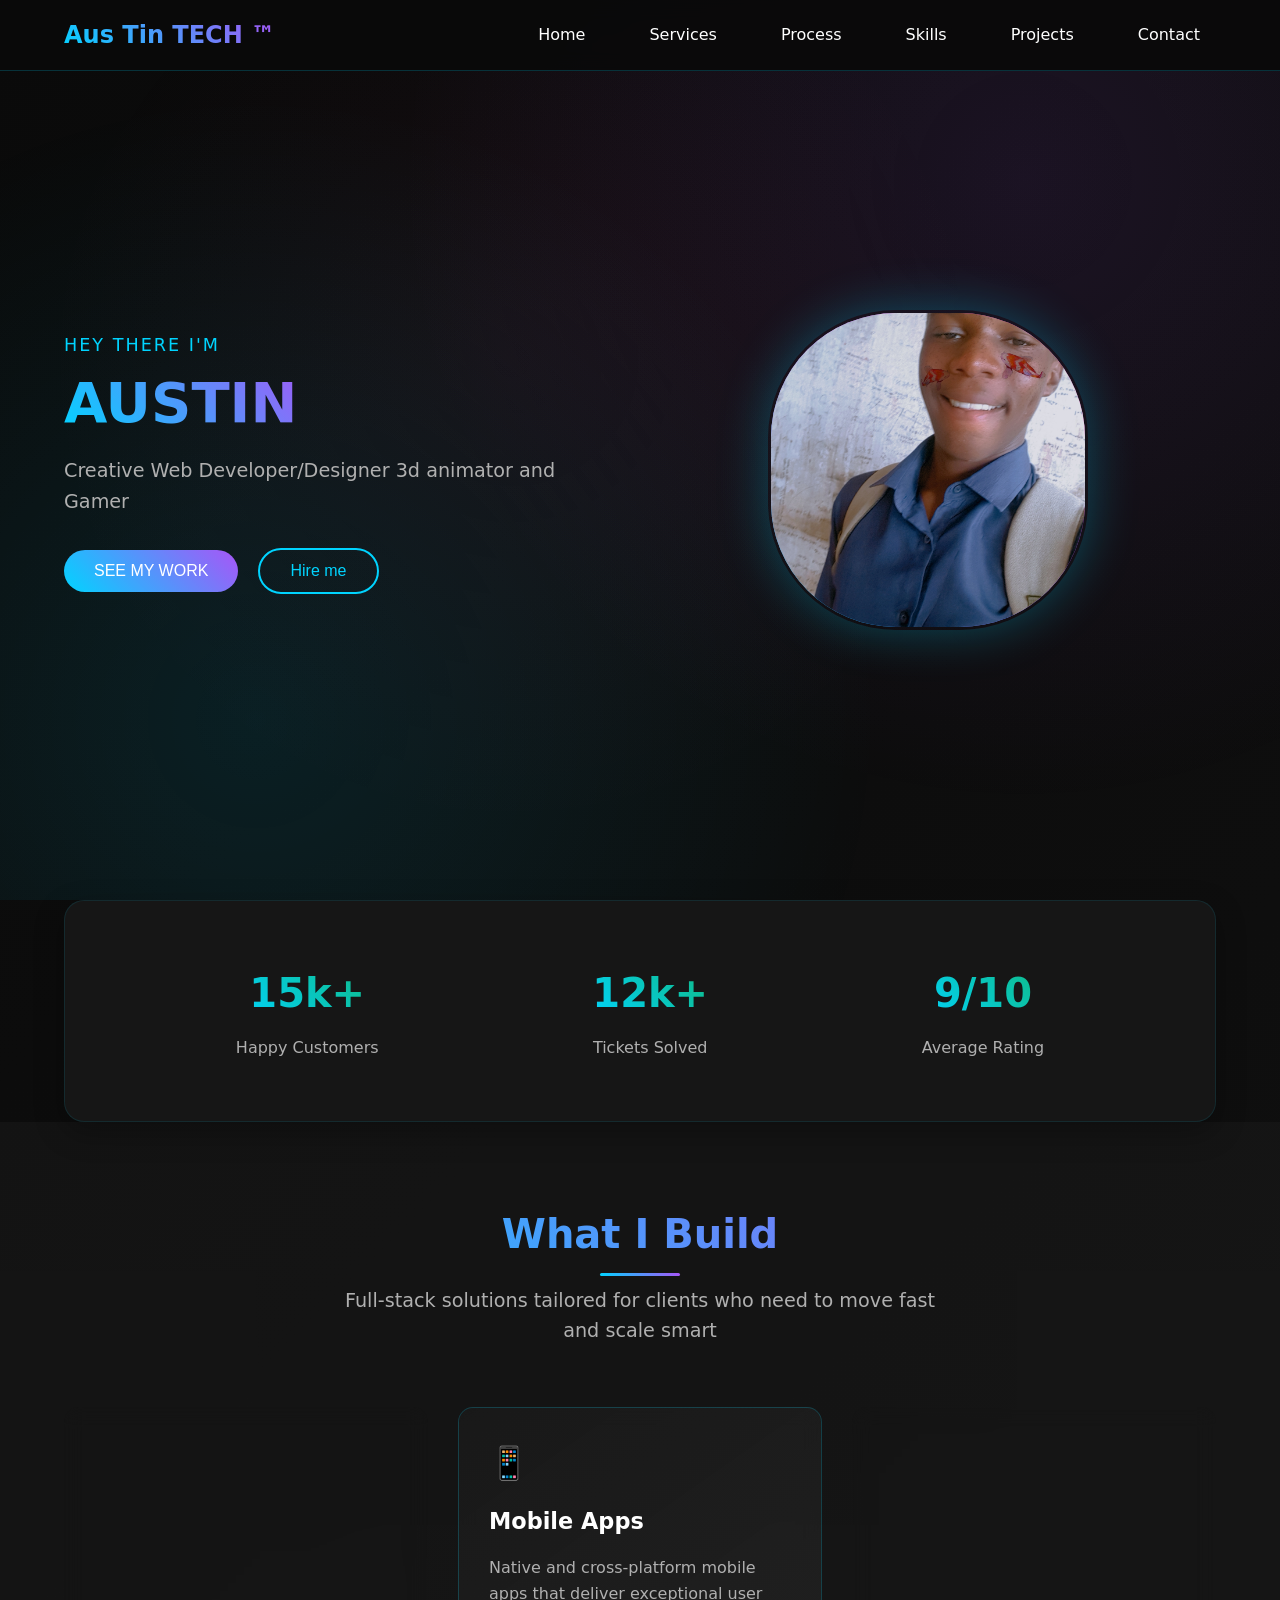
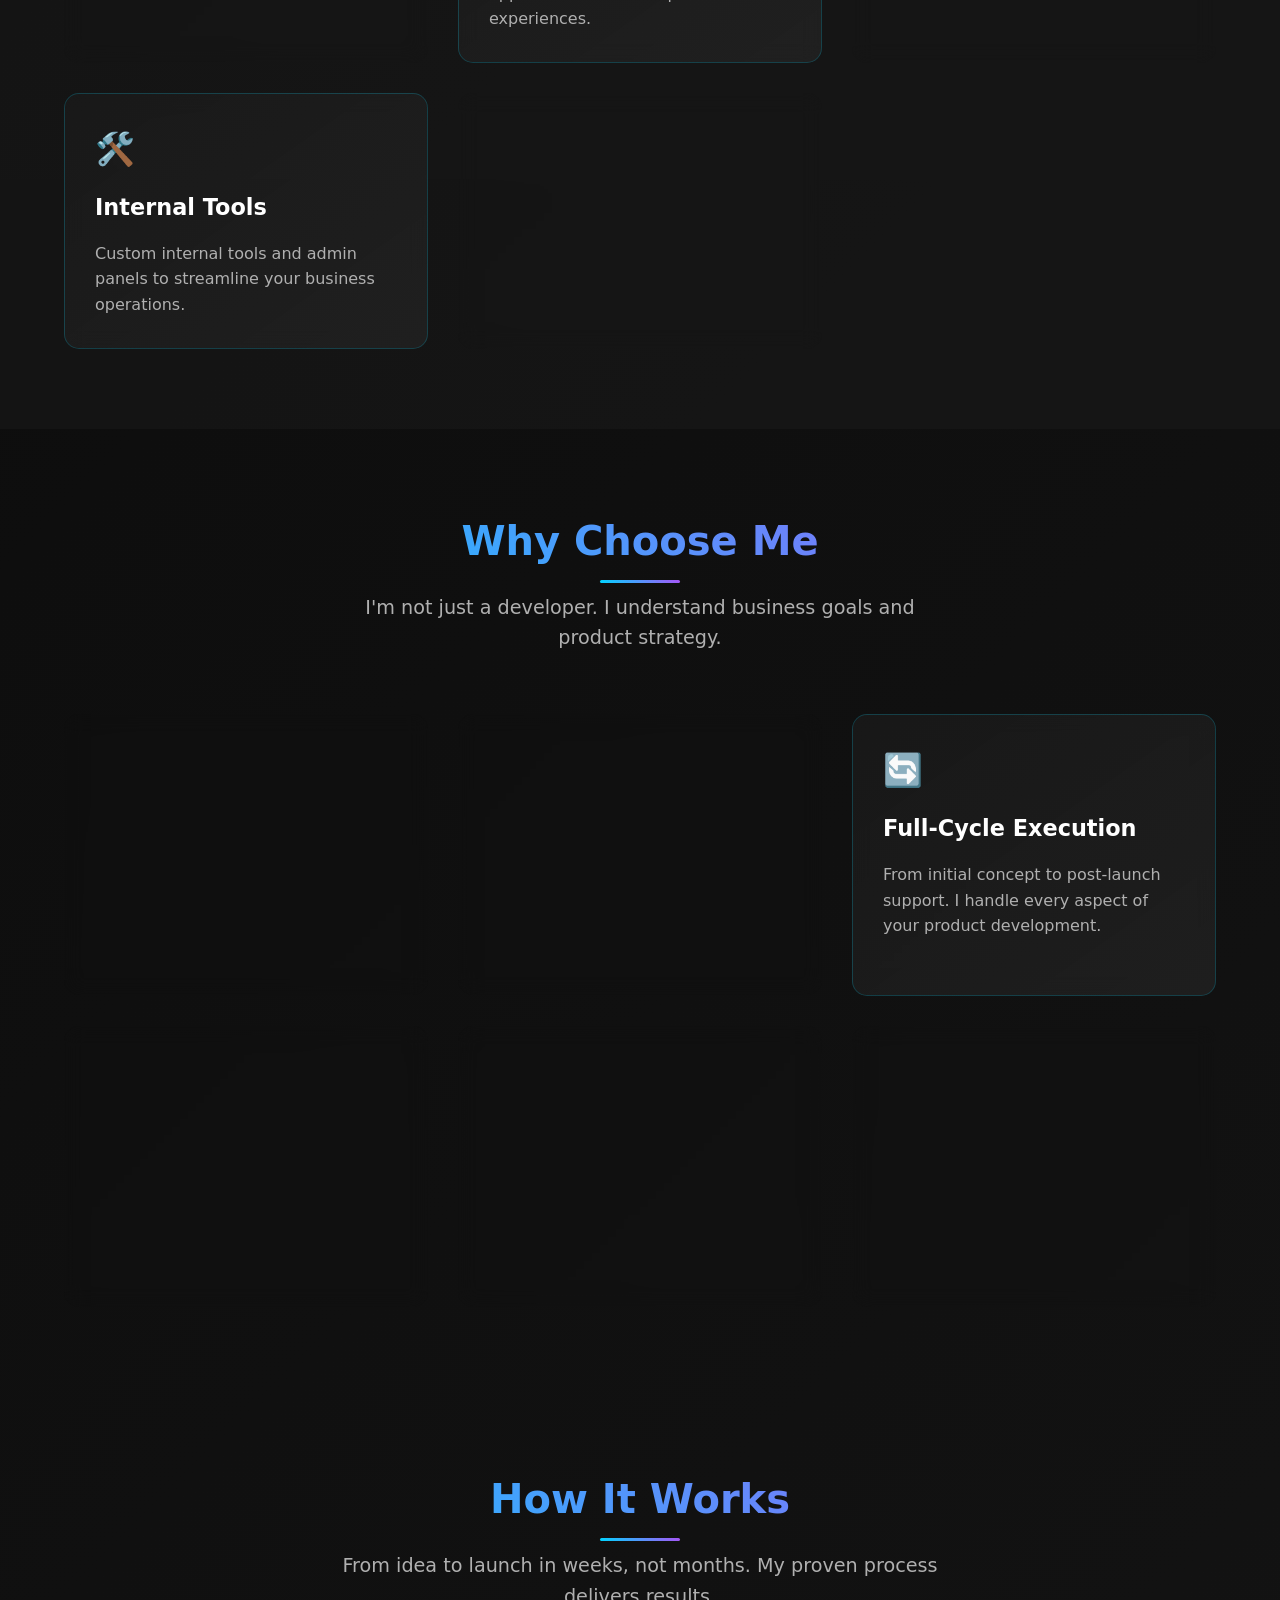
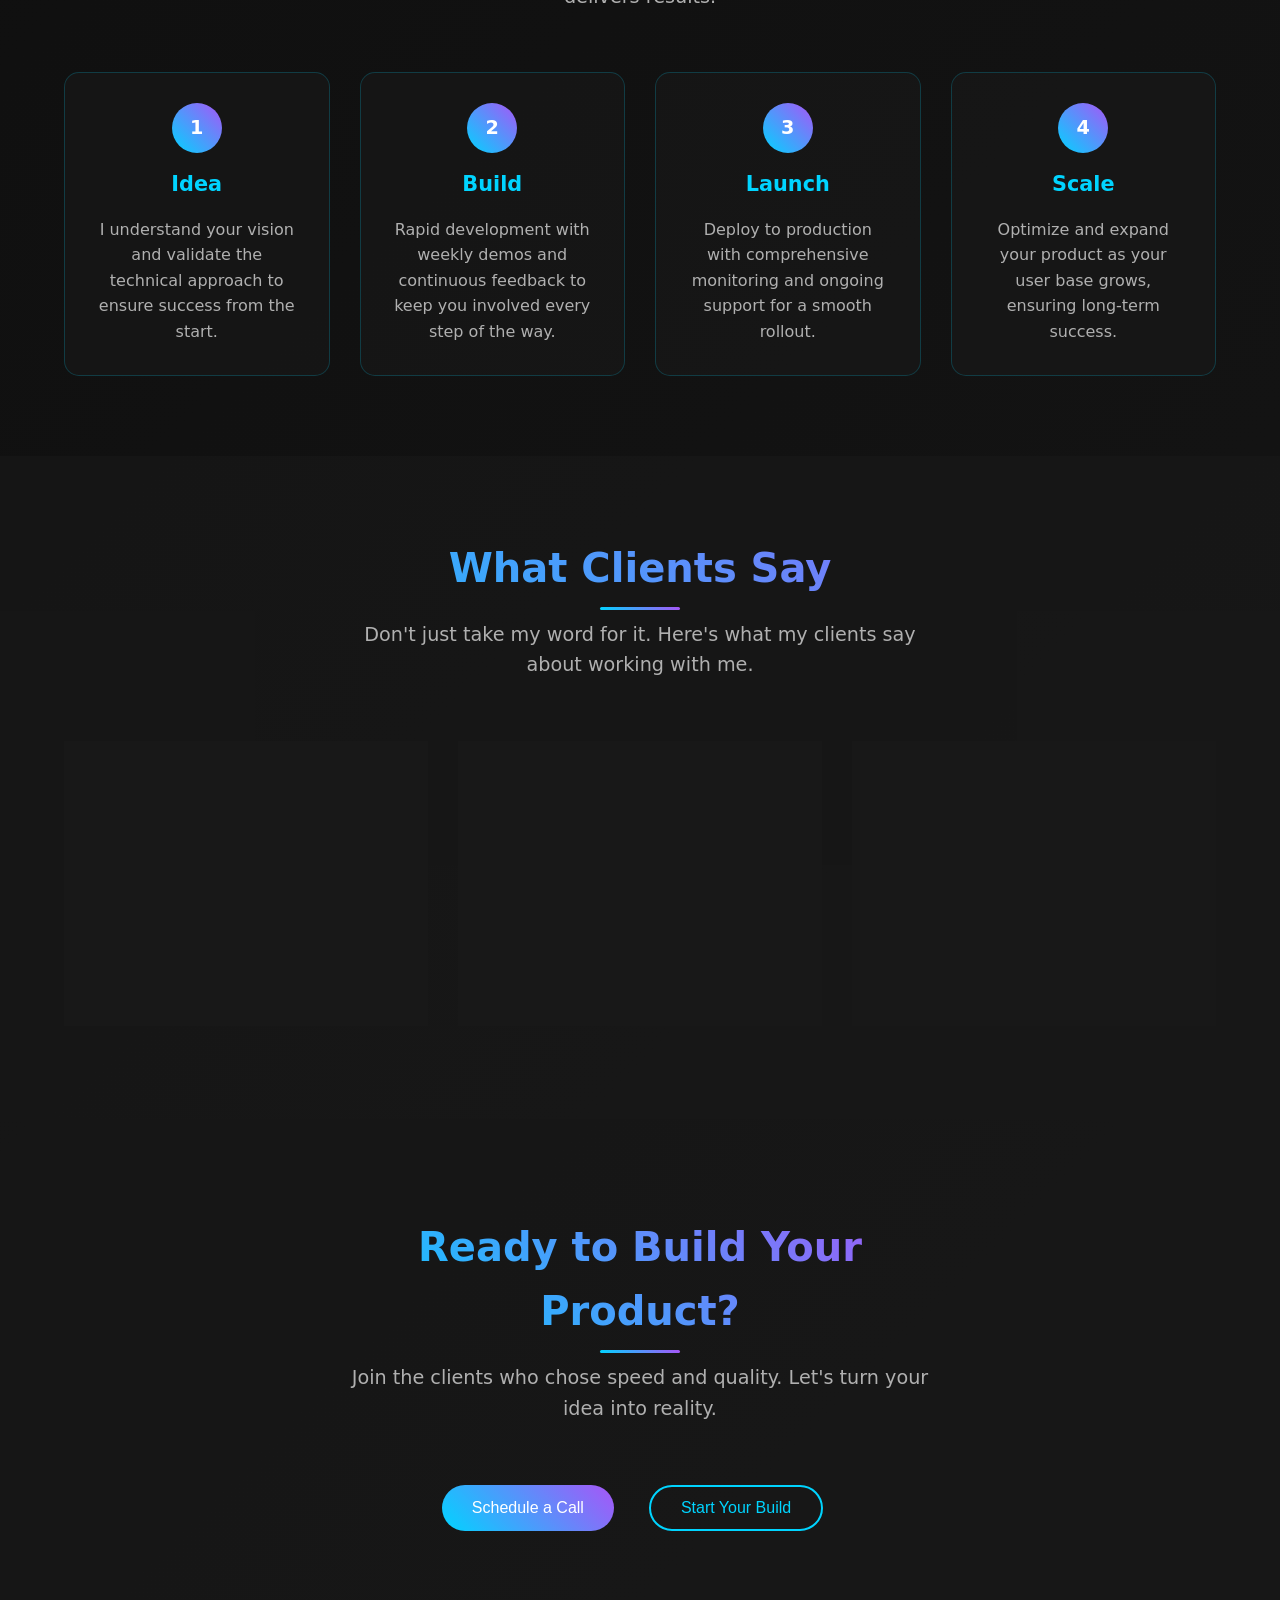
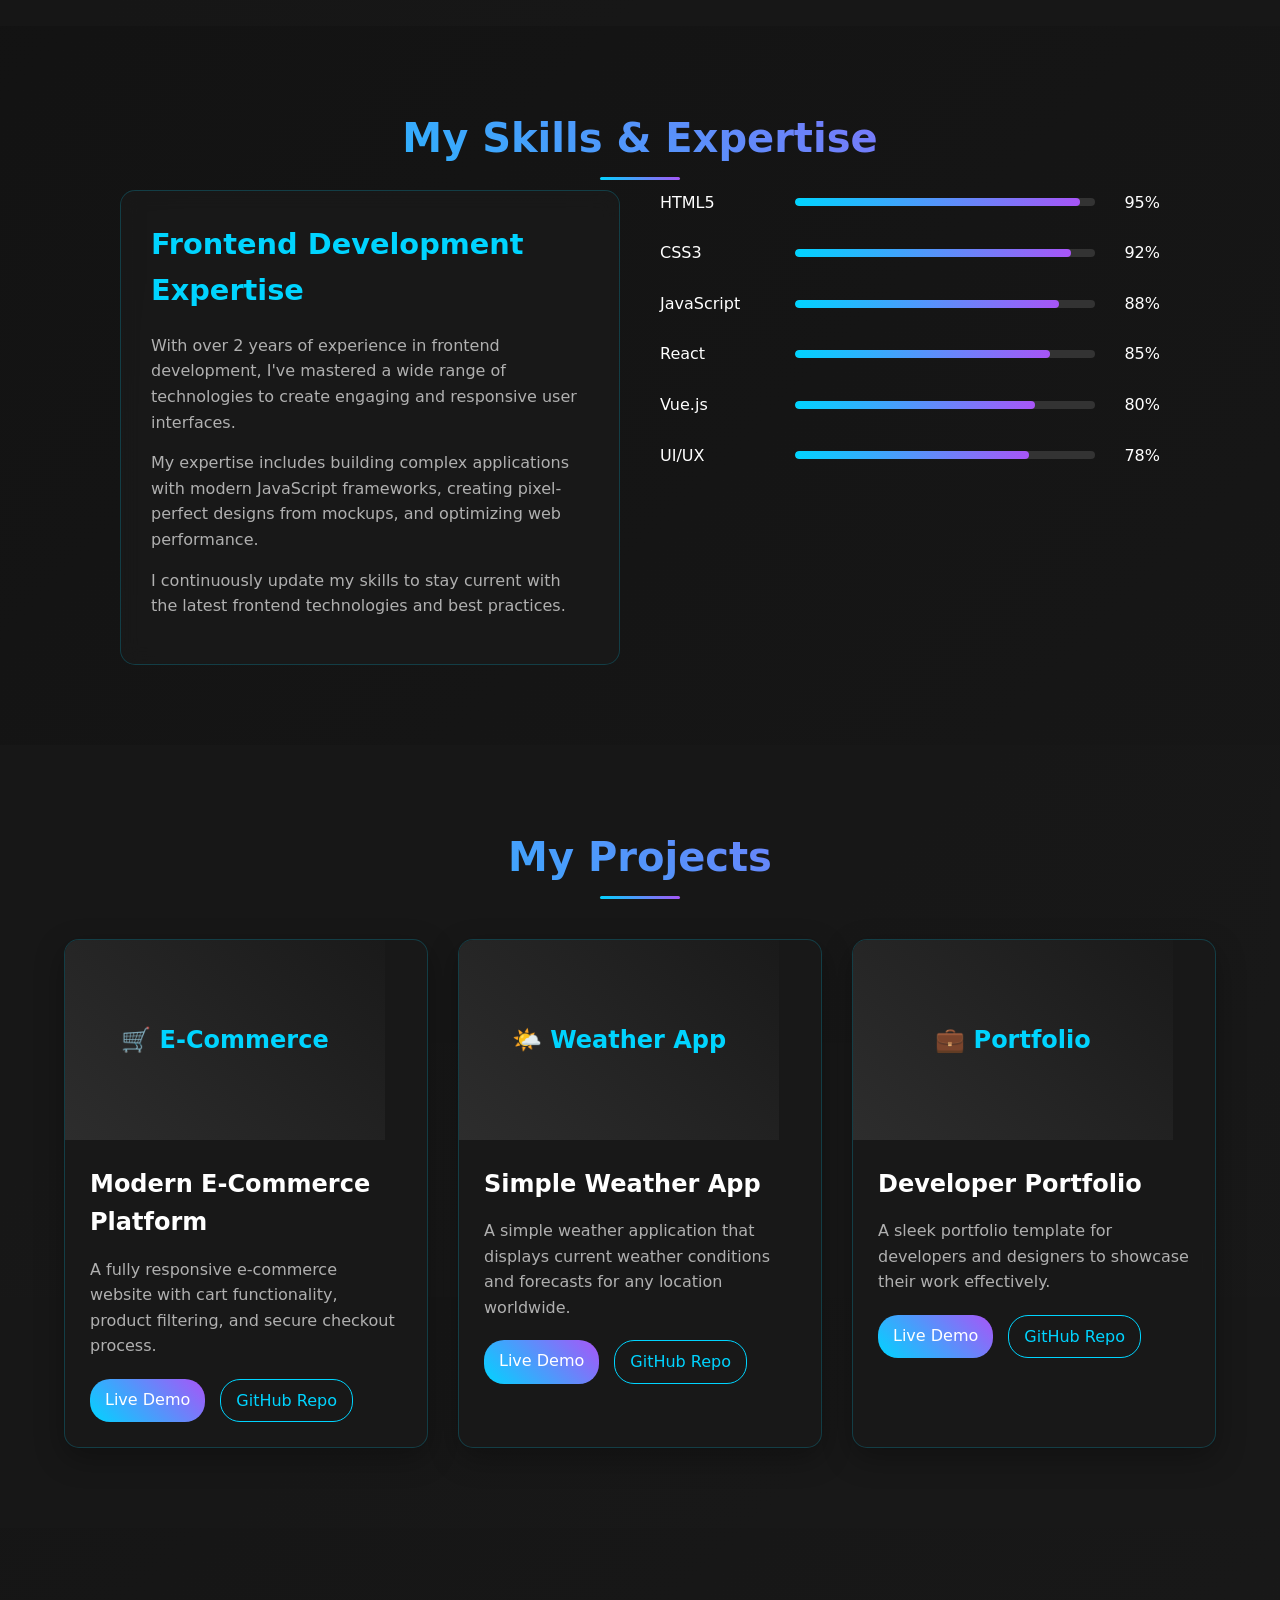
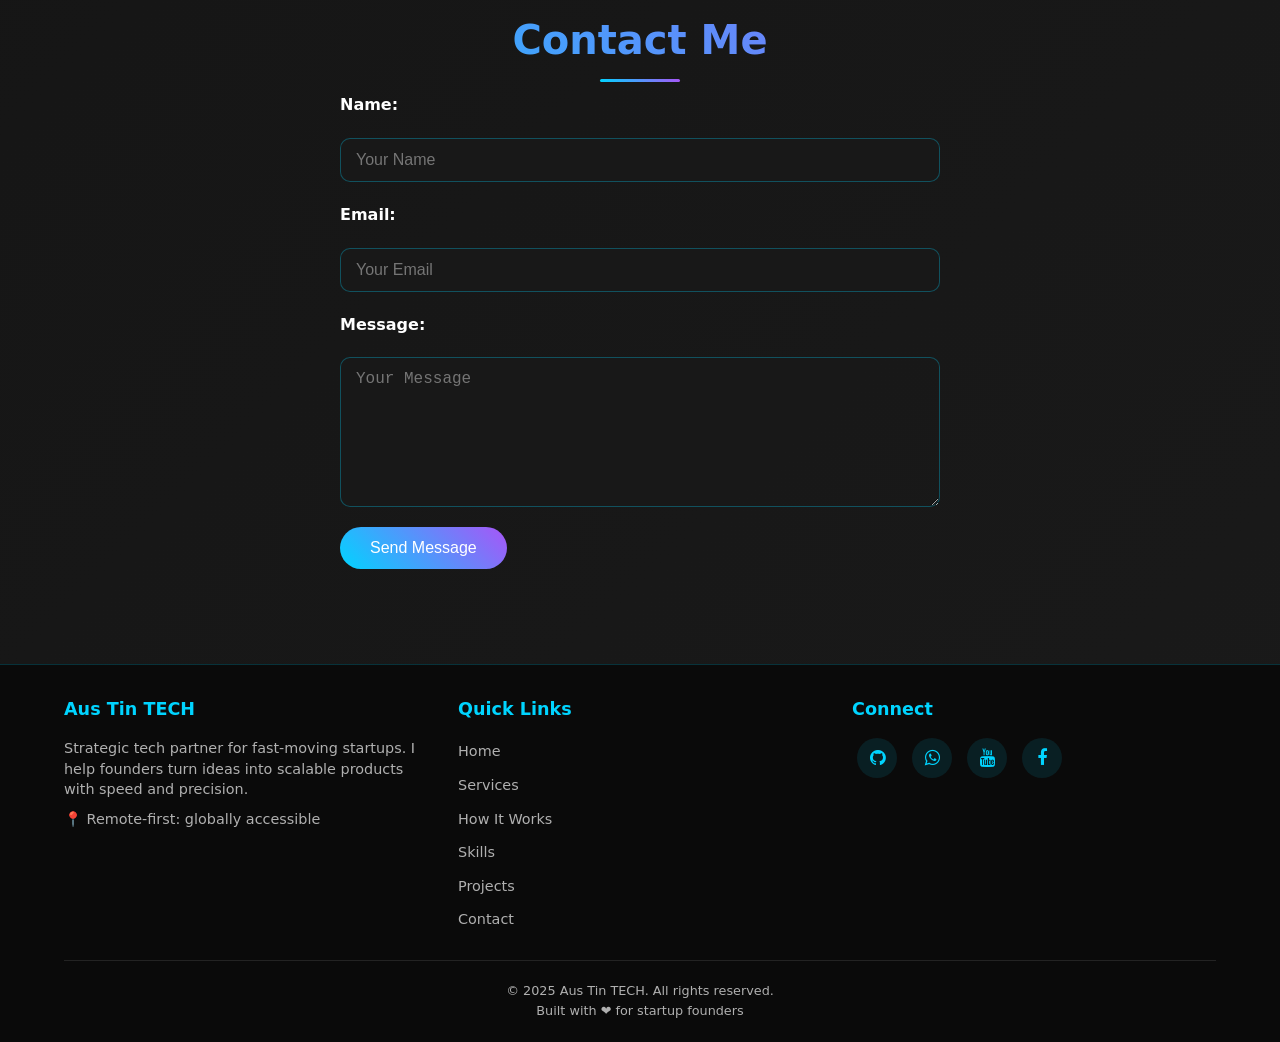
==== commit 02fc1498: "Add files via upload" ====
--- a/in.html
+++ b/in.html
@@ -1,232 +1,1375 @@
-<!DOCTYPE html>
-<html lang="en">
-<head>
-<meta charset="UTF-8" />
-<meta name="viewport" content="width=device-width, initial-scale=1.0"/>
-<title>AusTin TECH Portfolio</title>
-<link rel="stylesheet" href="https://cdnjs.cloudflare.com/ajax/libs/font-awesome/4.7.0/css/font-awesome.min.css">
-<link rel="stylesheet" href="in.css" />
-<script src="in.js"></script>
-</head>
-<body>
-<header class="navbar">
-  <div class="logo">Aus Tin TECH ™</div>
-  <nav>
-    <ul>
-      <li><a href="#">Home</a></li>
-      <li><a href="#skills">Skills</a></li>
-      <li><a href="#projects">Projects</a></li>
-      <li><a href="#Contacts">Contact</a></li>
-    </ul>
-  </nav>
-</header>
-
-<!-- Hero Section -->
-<section class="hero">
-  <div class="hero-left">
-    <p class="intro">HEY THERE I'M</p>
-    <h1>AUSTIN</h1>
-    <p>Creative Web Developer/Designer and Part time  gamer</p>
-    <button class="btn" onclick="scrollToProjects()">SEE MY WORK</button>
-    <button class="btn" onclick="scrollToContact()">Hire me </button>
-  </div>
-  <div class="hero-right">
-    <div class="project-image">
-      <span><img src="jj.jpg" alt="the image of Austin-tec"></span>
-    </div>
-  </div>
-</section>
-
-<!-- Stats Section -->
-<section class="stats">
-  <div class="card"> <h2>15k+</h2><p>Happy Customers</p></div>
-  <div class="card"> <h2>12k+</h2><p>Tickets Solved</p></div>
-  <div class="card"> <h2>9/10</h2><p>Average Rating</p></div>
-</section>
-
-<!-- New Skills Section -->
-<section id="skills" class="skills">
-  <h2 class="section-title">My Skills & Expertise</h2>
-  <div class="skills-container">
-    <div class="skills-info">
-      <h3>Frontend Development Expertise</h3>
-      <p>With over 2 years of experience in frontend development, I've mastered a wide range of technologies to create engaging and responsive user interfaces.</p>
-      <p>My expertise includes building complex applications with modern JavaScript frameworks, creating pixel-perfect designs from mockups, and optimizing web performance.</p>
-      <p>I continuously update my skills to stay current with the latest frontend technologies and best practices.</p>
-    </div>
-    <div class="skills-chart">
-      <div class="progress-bar">
-        <span class="skill-name">HTML5</span>
-        <div class="progress-container">
-          <div class="progress-fill" data-level="95"></div>
-        </div>
-        <span class="progress-label">95%</span>
-      </div>
-      <div class="progress-bar">
-        <span class="skill-name">CSS3</span>
-        <div class="progress-container">
-          <div class="progress-fill" data-level="92"></div>
-        </div>
-        <span class="progress-label">92%</span>
-      </div>
-      <div class="progress-bar">
-        <span class="skill-name">JavaScript</span>
-        <div class="progress-container">
-          <div class="progress-fill" data-level="88"></div>
-        </div>
-        <span class="progress-label">88%</span>
-      </div>
-      <div class="progress-bar">
-        <span class="skill-name">React</span>
-        <div class="progress-container">
-          <div class="progress-fill" data-level="85"></div>
-        </div>
-        <span class="progress-label">85%</span>
-      </div>
-      <div class="progress-bar">
-        <span class="skill-name">Vue.js</span>
-        <div class="progress-container">
-          <div class="progress-fill" data-level="80"></div>
-        </div>
-        <span class="progress-label">80%</span>
-      </div>
-      <div class="progress-bar">
-        <span class="skill-name">UI/UX</span>
-        <div class="progress-container">
-          <div class="progress-fill" data-level="78"></div>
-        </div>
-        <span class="progress-label">78%</span>
-      </div>
-    </div>
-  </div>
-</section>
-
-<!-- Projects Section -->
-<section id="projects" class="projects">
-  <h2 class="section-title">My Projects</h2>
-  <div class="project-container">
-    <div class="project-card">
-      <div class="project-image"><span>E-Commerce Store</span></div>
-      <div class="project-content">
-        <h3>Modern E-Commerce Platform</h3>
-        <p>A fully responsive e-commerce website with cart functionality, product filtering, and secure checkout process.</p>
-        <div class="project-links">
-          <a href="#" class="project-link live-link">Live Demo</a>
-          <a href="#" class="project-link github-link">GitHub Repo</a>
-        </div>
-      </div>
-    </div>
-    
-    <div class="project-card">
-      <div class="project-image"><span>Weather App</span></div>
-      <div class="project-content">
-        <h3>Simple Weather App</h3>
-        <p>A simple weather application that displays current weather conditions and forecasts for any location worldwide.</p>
-        <div class="project-links">
-          <a href="https://austinweather-app.netlify.app/" class="project-link live-link">Live Demo</a>
-          <a href="https://github.com/Austin-tec/Weather.git" class="project-link github-link">GitHub Repo</a>
-        </div>
-      </div>
-    </div>
-    
-    <div class="project-card">
-      <div class="project-image"><span>Portfolio Template</span></div>
-      <div class="project-content">
-        <h3>Developer Portfolio</h3>
-        <p>A sleek portfolio template for developers and designers to showcase their work effectively.</p>
-        <div class="project-links">
-          <a href="#" class="project-link live-link">Live Demo</a>
-          <a href="#" class="project-link github-link">GitHub Repo</a>
-        </div>
-      </div>
-    </div>
-  </div>
-</section>
-
-<!-- Add Contact Section -->
-<section id="contact" class="contact">
-  <h2 class="section-title">Contact Me</h2>
-  <div class="contact-container">
-    <form action="https://formspree.io/f/mdkldpkw" method="POST" class="contact-form">
-      <label for="name">Name:</label>
-      <input type="text" id="name" name="name" placeholder="Your Name" required />
-
-      <label for="email">Email:</label>
-      <input type="email" id="email" name="email" placeholder="Your Email" required />
-
-      <label for="message">Message:</label>
-      <textarea id="message" name="message" placeholder="Your Message" rows="5" required></textarea>
-
-      <button type="submit" class="btn">Send Message</button>
-    </form>
-  </div>
-</section>
-
-<style>
-/* Contact Section Styles */
-.contact {
-  padding: 100px 60px;
-  background: #fff;
-}
-
-.contact-container {
-  max-width: 600px;
-  margin: 0 auto;
-}
-
-.contact-form {
-  display: flex;
-  flex-direction: column;
-  gap: 20px;
-}
-
-.contact-form label {
-  font-size: 16px;
-  font-weight: bold;
-  color: #333;
-}
-
-.contact-form input,
-.contact-form textarea {
-  width: 100%;
-  padding: 10px;
-  border: 1px solid #ccc;
-  border-radius: 5px;
-  font-size: 16px;
-}
-
-.contact-form button {
-  align-self: flex-start;
-}
-</style>
-
-<footer class="footer">
-  <div class="Contacts">
-    <a href="https://github.com/Austin-tec/ME.git" class="fa fa-github"></a>
-    <a href="https://wa.link/6c9yhw" class="fa fa-whatsapp"></a>
-    <a href="https://www.youtube.com/@austinjaxsonalexander?si=8bVtPDEaoqjvRazp" class="fa fa-youtube"></a>
-    <a href="https://www.facebook.com/profile.php?id=61559279201275" class="fa fa-facebook"></a>
-  </div>
-  <p>&copy; 2025 Aus Tin TECH. All rights reserved.</p>
-</footer>
-<script>
-// Update the "Hire Me" button to scroll to the contact section
-function scrollToContact() {
-  const contactSection = document.getElementById('contact');
-  contactSection.scrollIntoView({ behavior: 'smooth' });
-}
-</script>
-
-
-
-<script>
-
-</script>
-</body>
-</html>
-
-
-
-
-
-
+<!DOCTYPE html>
+<html lang="en">
+<head>
+<meta charset="UTF-8" />
+<meta name="viewport" content="width=device-width, initial-scale=1.0"/>
+<title>AusTin TECH Portfolio</title>
+<link rel="stylesheet" href="https://cdnjs.cloudflare.com/ajax/libs/font-awesome/4.7.0/css/font-awesome.min.css">
+<style>
+/* Vibrant Theme Variables */
+:root {
+  --bg-dark: #0a0a0a;
+  --bg-card: #1a1a1a;
+  --text-primary: #ffffff;
+  --text-secondary: #b0b0b0;
+  --accent-color: #00d4ff;
+  --accent-hover: #00a3cc;
+  --border-color: #333333;
+  --vibrant-blue: #00d4ff;
+  --vibrant-purple: #a855f7;
+  --vibrant-pink: #ec4899;
+  --vibrant-green: #10b981;
+  --vibrant-orange: #f59e0b;
+}
+
+/* Base Styles */
+* {
+  margin: 0;
+  padding: 0;
+  box-sizing: border-box;
+  transition: all 0.3s ease;
+}
+
+body {
+  font-family: 'Segoe UI', system-ui, -apple-system, sans-serif;
+  background: linear-gradient(135deg, #0a0a0a 0%, #1a1a1a 100%);
+  color: var(--text-primary);
+  line-height: 1.6;
+  overflow-x: hidden;
+}
+
+/* Animated Background */
+.animated-bg {
+  position: fixed;
+  top: 0;
+  left: 0;
+  width: 100%;
+  height: 100%;
+  z-index: -1;
+  background: 
+    radial-gradient(circle at 20% 80%, rgba(0, 212, 255, 0.1) 0%, transparent 50%),
+    radial-gradient(circle at 80% 20%, rgba(168, 85, 247, 0.1) 0%, transparent 50%),
+    radial-gradient(circle at 40% 40%, rgba(236, 72, 153, 0.05) 0%, transparent 50%);
+  animation: float 6s ease-in-out infinite;
+}
+
+@keyframes float {
+  0%, 100% { transform: translateY(0px) rotate(0deg); }
+  50% { transform: translateY(-10px) rotate(1deg); }
+}
+
+/* Navbar Styles */
+.navbar {
+  display: flex;
+  justify-content: space-between;
+  align-items: center;
+  padding: 1rem 5%;
+  background-color: rgba(10, 10, 10, 0.95);
+  backdrop-filter: blur(10px);
+  position: fixed;
+  width: 100%;
+  top: 0;
+  z-index: 1000;
+  border-bottom: 1px solid rgba(0, 212, 255, 0.2);
+}
+
+.logo {
+  font-size: 1.5rem;
+  font-weight: bold;
+  background: linear-gradient(45deg, var(--vibrant-blue), var(--vibrant-purple));
+  -webkit-background-clip: text;
+  -webkit-text-fill-color: transparent;
+  background-clip: text;
+}
+
+/* Small Hamburger Menu */
+.hamburger-container {
+  position: absolute;
+  top: 1rem;
+  right: 1rem;
+  z-index: 1001;
+}
+
+.hamburger {
+  display: none;
+  flex-direction: column;
+  cursor: pointer;
+  background: transparent;
+  border: none;
+  padding: 0;
+  width: 24px;
+  height: 24px;
+  justify-content: space-between;
+}
+
+.hamburger span {
+  width: 24px;
+  height: 2px;
+  background: var(--vibrant-blue);
+  transition: 0.3s;
+  border-radius: 1px;
+}
+
+.hamburger.active span:nth-child(1) {
+  transform: rotate(-45deg) translate(-5px, 6px);
+}
+
+.hamburger.active span:nth-child(2) {
+  opacity: 0;
+}
+
+.hamburger.active span:nth-child(3) {
+  transform: rotate(45deg) translate(-5px, -6px);
+}
+
+.nav-links {
+  display: flex;
+  list-style: none;
+  gap: 2rem;
+}
+
+.nav-links li a {
+  text-decoration: none;
+  color: var(--text-primary);
+  font-weight: 500;
+  padding: 0.5rem 1rem;
+  border-radius: 25px;
+  transition: all 0.3s ease;
+  position: relative;
+}
+
+.nav-links li a:hover {
+  color: var(--vibrant-blue);
+  background: rgba(0, 212, 255, 0.1);
+}
+
+.nav-links li a::after {
+  content: '';
+  position: absolute;
+  bottom: -2px;
+  left: 50%;
+  transform: translateX(-50%);
+  width: 0;
+  height: 2px;
+  background: var(--vibrant-blue);
+  transition: width 0.3s ease;
+}
+
+.nav-links li a:hover::after {
+  width: 80%;
+}
+
+/* Hero Section */
+.hero {
+  display: flex;
+  align-items: center;
+  justify-content: space-between;
+  padding: 120px 5% 80px;
+  min-height: 100vh;
+  position: relative;
+}
+
+.hero-left {
+  flex: 1;
+  max-width: 600px;
+}
+
+.hero-left .intro {
+  color: var(--vibrant-blue);
+  font-size: 1.1rem;
+  margin-bottom: 10px;
+  font-weight: 500;
+  text-transform: uppercase;
+  letter-spacing: 2px;
+}
+
+.hero-left h1 {
+  font-size: 3.5rem;
+  margin-bottom: 20px;
+  background: linear-gradient(45deg, var(--vibrant-blue), var(--vibrant-purple), var(--vibrant-pink));
+  -webkit-background-clip: text;
+  -webkit-text-fill-color: transparent;
+  background-clip: text;
+  line-height: 1.2;
+}
+
+.hero-left p {
+  font-size: 1.2rem;
+  color: var(--text-secondary);
+  margin-bottom: 30px;
+  max-width: 500px;
+}
+
+.btn {
+  background: linear-gradient(45deg, var(--vibrant-blue), var(--vibrant-purple));
+  color: white;
+  border: none;
+  padding: 12px 30px;
+  font-size: 1rem;
+  border-radius: 25px;
+  cursor: pointer;
+  margin-right: 15px;
+  margin-bottom: 15px;
+  transition: all 0.3s ease;
+  font-weight: 500;
+  position: relative;
+  overflow: hidden;
+}
+
+.btn::before {
+  content: '';
+  position: absolute;
+  top: 0;
+  left: -100%;
+  width: 100%;
+  height: 100%;
+  background: linear-gradient(90deg, transparent, rgba(255,255,255,0.2), transparent);
+  transition: left 0.5s;
+}
+
+.btn:hover::before {
+  left: 100%;
+}
+
+.btn:hover {
+  transform: translateY(-2px);
+  box-shadow: 0 10px 30px rgba(0, 212, 255, 0.3);
+}
+
+.btn-outline {
+  background: transparent;
+  color: var(--vibrant-blue);
+  border: 2px solid var(--vibrant-blue);
+}
+
+.btn-outline:hover {
+  background: rgba(0, 212, 255, 0.1);
+}
+
+.hero-right {
+  flex: 1;
+  display: flex;
+  justify-content: center;
+  align-items: center;
+}
+
+.project-image {
+  width: 320px;
+  height: 320px;
+  border-radius: 40%;
+  overflow: hidden;
+  border: 3px solid transparent;
+  background: linear-gradient(45deg, var(--vibrant-blue), var(--vibrant-purple), var(--vibrant-pink));
+  background-clip: padding-box;
+  box-shadow: 0 0 50px rgba(0, 212, 255, 0.3);
+  animation: float 3s ease-in-out infinite;
+}
+
+.project-image img {
+  width: 100%;
+  height: 100%;
+  object-fit: cover;
+  border-radius: 35%;
+}
+
+/* Stats Section */
+.stats {
+  display: flex;
+  justify-content: space-around;
+  padding: 60px 5%;
+  background: rgba(26, 26, 26, 0.8);
+  border-radius: 20px;
+  margin: 0 5%;
+  box-shadow: 0 10px 30px rgba(0, 0, 0, 0.3);
+  backdrop-filter: blur(10px);
+  border: 1px solid rgba(0, 212, 255, 0.1);
+}
+
+.card {
+  text-align: center;
+}
+
+.card h2 {
+  font-size: 2.5rem;
+  background: linear-gradient(45deg, var(--vibrant-blue), var(--vibrant-green));
+  -webkit-background-clip: text;
+  -webkit-text-fill-color: transparent;
+  background-clip: text;
+  margin-bottom: 10px;
+}
+
+.card p {
+  color: var(--text-secondary);
+  font-size: 1rem;
+  font-weight: 500;
+}
+
+/* Section Styles */
+.services-section, .why-section, .process-section, .testimonials-section, .cta-section {
+  padding: 80px 5%;
+}
+
+.services-section, .testimonials-section, .cta-section {
+  background: rgba(26, 26, 26, 0.6);
+}
+
+.section-title {
+  text-align: center;
+  font-size: 2.5rem;
+  margin-bottom: 20px;
+  background: linear-gradient(45deg, var(--vibrant-blue), var(--vibrant-purple));
+  -webkit-background-clip: text;
+  -webkit-text-fill-color: transparent;
+  background-clip: text;
+  position: relative;
+}
+
+.section-title::after {
+  content: '';
+  position: absolute;
+  bottom: -10px;
+  left: 50%;
+  transform: translateX(-50%);
+  width: 80px;
+  height: 3px;
+  background: linear-gradient(45deg, var(--vibrant-blue), var(--vibrant-purple));
+  border-radius: 2px;
+}
+
+.section-subtitle {
+  font-size: 1.2rem;
+  text-align: center;
+  margin-bottom: 60px;
+  color: var(--text-secondary);
+  max-width: 600px;
+  margin-left: auto;
+  margin-right: auto;
+}
+
+/* Cards Grid with Emojis */
+.cards-grid {
+  display: grid;
+  grid-template-columns: repeat(auto-fit, minmax(350px, 1fr));
+  gap: 30px;
+  margin-top: 40px;
+}
+
+.feature-card {
+  background: linear-gradient(145deg, rgba(26, 26, 26, 0.8), rgba(40, 40, 40, 0.6));
+  border: 1px solid rgba(0, 212, 255, 0.2);
+  border-radius: 15px;
+  padding: 30px;
+  transition: all 0.3s ease;
+  position: relative;
+  overflow: hidden;
+  backdrop-filter: blur(10px);
+}
+
+.feature-card::before {
+  content: '';
+  position: absolute;
+  top: 0;
+  left: -100%;
+  width: 100%;
+  height: 100%;
+  background: linear-gradient(90deg, transparent, rgba(0, 212, 255, 0.1), transparent);
+  transition: left 0.5s;
+}
+
+.feature-card:hover::before {
+  left: 100%;
+}
+
+.feature-card:hover {
+  transform: translateY(-5px);
+  box-shadow: 0 15px 40px rgba(0, 212, 255, 0.2);
+  border-color: var(--vibrant-blue);
+}
+
+.emoji {
+  font-size: 2rem;
+  margin-bottom: 15px;
+  display: block;
+}
+
+.feature-card h2 {
+  font-size: 1.4rem;
+  font-weight: 600;
+  margin-bottom: 15px;
+  color: var(--text-primary);
+}
+
+.feature-card h3 {
+  font-size: 1.2rem;
+  font-weight: 600;
+  margin-bottom: 10px;
+  color: var(--vibrant-blue);
+}
+
+.feature-card p {
+  color: var(--text-secondary);
+  line-height: 1.6;
+  font-size: 1rem;
+}
+
+/* Process Steps */
+.process-steps {
+  display: grid;
+  grid-template-columns: repeat(auto-fit, minmax(250px, 1fr));
+  gap: 30px;
+  margin-top: 60px;
+}
+
+.process-step {
+  text-align: center;
+  padding: 30px;
+  background: rgba(26, 26, 26, 0.6);
+  border-radius: 15px;
+  border: 1px solid rgba(0, 212, 255, 0.2);
+  transition: all 0.3s ease;
+}
+
+.process-step:hover {
+  transform: translateY(-5px);
+  box-shadow: 0 10px 30px rgba(0, 212, 255, 0.2);
+}
+
+.step-number {
+  display: inline-block;
+  width: 50px;
+  height: 50px;
+  background: linear-gradient(45deg, var(--vibrant-blue), var(--vibrant-purple));
+  color: white;
+  border-radius: 50%;
+  line-height: 50px;
+  text-align: center;
+  margin-bottom: 15px;
+  font-weight: bold;
+  font-size: 1.2rem;
+}
+
+.process-step h3 {
+  font-size: 1.3rem;
+  color: var(--vibrant-blue);
+  margin-bottom: 15px;
+}
+
+.process-step p {
+  color: var(--text-secondary);
+  line-height: 1.6;
+}
+
+/* Testimonials */
+.testimonial-card {
+  background: rgba(26, 26, 26, 0.8);
+  border: 1px solid rgba(0, 212, 255, 0.2);
+  border-radius: 15px;
+  padding: 30px;
+  margin-bottom: 30px;
+  position: relative;
+  backdrop-filter: blur(10px);
+}
+
+.testimonial-card::before {
+  content: '"';
+  font-size: 4rem;
+  color: var(--vibrant-blue);
+  position: absolute;
+  top: 10px;
+  left: 20px;
+  opacity: 0.3;
+}
+
+.testimonial-content {
+  margin-left: 30px;
+}
+
+.testimonial-text {
+  font-style: italic;
+  margin-bottom: 20px;
+  line-height: 1.6;
+  color: var(--text-primary);
+}
+
+.testimonial-author {
+  font-weight: bold;
+  color: var(--vibrant-blue);
+}
+
+.testimonial-role {
+  color: var(--text-secondary);
+  font-size: 0.9rem;
+}
+
+/* CTA Section */
+.cta-content {
+  text-align: center;
+  max-width: 600px;
+  margin: 0 auto;
+}
+
+.cta-buttons {
+  display: flex;
+  justify-content: center;
+  gap: 20px;
+  margin-top: 30px;
+  flex-wrap: wrap;
+}
+
+/* Skills Section */
+.skills {
+  padding: 80px 5%;
+}
+
+.skills-container {
+  display: flex;
+  flex-wrap: wrap;
+  gap: 40px;
+  justify-content: center;
+  align-items: flex-start;
+}
+
+.skills-info {
+  flex: 1;
+  min-width: 300px;
+  max-width: 500px;
+  background: rgba(26, 26, 26, 0.8);
+  padding: 30px;
+  border-radius: 15px;
+  border: 1px solid rgba(0, 212, 255, 0.2);
+  backdrop-filter: blur(10px);
+}
+
+.skills-info h3 {
+  font-size: 1.8rem;
+  margin-bottom: 20px;
+  color: var(--vibrant-blue);
+}
+
+.skills-info p {
+  margin-bottom: 15px;
+  color: var(--text-secondary);
+  line-height: 1.6;
+}
+
+.skills-chart {
+  flex: 1;
+  min-width: 300px;
+  max-width: 500px;
+}
+
+.progress-bar {
+  display: flex;
+  align-items: center;
+  margin-bottom: 25px;
+}
+
+.skill-name {
+  width: 120px;
+  font-weight: 500;
+  color: var(--text-primary);
+}
+
+.progress-container {
+  flex: 1;
+  height: 8px;
+  background-color: #333;
+  border-radius: 10px;
+  overflow: hidden;
+  margin: 0 15px;
+}
+
+.progress-fill {
+  height: 100%;
+  background: linear-gradient(90deg, var(--vibrant-blue), var(--vibrant-purple));
+  border-radius: 10px;
+  width: 0;
+  transition: width 1.5s ease-in-out;
+}
+
+.progress-label {
+  width: 50px;
+  text-align: right;
+  font-weight: 500;
+  color: var(--text-primary);
+}
+
+/* Projects Section */
+.projects {
+  padding: 80px 5%;
+  background: rgba(26, 26, 26, 0.6);
+}
+
+.project-container {
+  display: grid;
+  grid-template-columns: repeat(auto-fill, minmax(350px, 1fr));
+  gap: 30px;
+  margin-top: 50px;
+}
+
+.project-card {
+  background: rgba(26, 26, 26, 0.8);
+  border-radius: 15px;
+  overflow: hidden;
+  box-shadow: 0 10px 30px rgba(0, 0, 0, 0.3);
+  transition: transform 0.3s ease;
+  border: 1px solid rgba(0, 212, 255, 0.2);
+  backdrop-filter: blur(10px);
+}
+
+.project-card:hover {
+  transform: translateY(-10px);
+  box-shadow: 0 20px 50px rgba(0, 212, 255, 0.2);
+}
+
+.project-card .project-image {
+  height: 200px;
+  background: linear-gradient(45deg, #2d2d2d, #1a1a1a);
+  display: flex;
+  align-items: center;
+  justify-content: center;
+  font-size: 1.5rem;
+  font-weight: bold;
+  color: var(--vibrant-blue);
+  border: none;
+  border-radius: 0;
+  box-shadow: none;
+}
+
+.project-content {
+  padding: 25px;
+}
+
+.project-content h3 {
+  font-size: 1.5rem;
+  margin-bottom: 15px;
+  color: var(--text-primary);
+}
+
+.project-content p {
+  color: var(--text-secondary);
+  margin-bottom: 20px;
+  line-height: 1.6;
+}
+
+.project-links {
+  display: flex;
+  gap: 15px;
+}
+
+.project-link {
+  padding: 8px 15px;
+  border-radius: 20px;
+  text-decoration: none;
+  font-weight: 500;
+  transition: all 0.3s ease;
+}
+
+.live-link {
+  background: linear-gradient(45deg, var(--vibrant-blue), var(--vibrant-purple));
+  color: white;
+}
+
+.live-link:hover {
+  transform: translateY(-2px);
+  box-shadow: 0 5px 15px rgba(0, 212, 255, 0.3);
+}
+
+.github-link {
+  background: transparent;
+  color: var(--vibrant-blue);
+  border: 1px solid var(--vibrant-blue);
+}
+
+.github-link:hover {
+  background: rgba(0, 212, 255, 0.1);
+}
+
+/* Contact Section */
+.contact {
+  padding: 80px 5%;
+}
+
+.contact-container {
+  max-width: 600px;
+  margin: 0 auto;
+}
+
+.contact-form {
+  display: flex;
+  flex-direction: column;
+  gap: 20px;
+}
+
+.contact-form label {
+  font-size: 16px;
+  font-weight: bold;
+  color: var(--text-primary);
+}
+
+.contact-form input,
+.contact-form textarea {
+  width: 100%;
+  padding: 12px 15px;
+  border: 1px solid rgba(0, 212, 255, 0.3);
+  border-radius: 10px;
+  font-size: 16px;
+  background: rgba(26, 26, 26, 0.8);
+  color: var(--text-primary);
+  transition: all 0.3s ease;
+}
+
+.contact-form input:focus,
+.contact-form textarea:focus {
+  outline: none;
+  border-color: var(--vibrant-blue);
+  box-shadow: 0 0 0 2px rgba(0, 212, 255, 0.2);
+}
+
+.contact-form textarea {
+  resize: vertical;
+  min-height: 150px;
+}
+
+.contact-form button {
+  align-self: flex-start;
+}
+
+/* Compact Footer */
+.footer {
+  background: rgba(10, 10, 10, 0.95);
+  padding: 30px 5% 20px;
+  border-top: 1px solid rgba(0, 212, 255, 0.2);
+}
+
+.footer-content {
+  display: grid;
+  grid-template-columns: repeat(auto-fit, minmax(200px, 1fr));
+  gap: 30px;
+  margin-bottom: 20px;
+}
+
+.footer-section h3 {
+  color: var(--vibrant-blue);
+  margin-bottom: 15px;
+  font-size: 1.1rem;
+}
+
+.footer-section p {
+  color: var(--text-secondary);
+  line-height: 1.4;
+  margin-bottom: 10px;
+  font-size: 0.9rem;
+}
+
+.footer-links {
+  list-style: none;
+}
+
+.footer-links li {
+  margin-bottom: 8px;
+}
+
+.footer-links a {
+  color: var(--text-secondary);
+  text-decoration: none;
+  transition: color 0.3s ease;
+  font-size: 0.9rem;
+}
+
+.footer-links a:hover {
+  color: var(--vibrant-blue);
+}
+
+.footer-bottom {
+  text-align: center;
+  padding-top: 20px;
+  border-top: 1px solid rgba(255, 255, 255, 0.1);
+  color: var(--text-secondary);
+  font-size: 0.8rem;
+}
+
+.Contacts {
+  margin-bottom: 15px;
+}
+
+.fa {
+  font-size: 18px;
+  width: 40px;
+  height: 40px;
+  line-height: 40px;
+  text-align: center;
+  text-decoration: none;
+  margin: 0 5px;
+  border-radius: 50%;
+  background: rgba(0, 212, 255, 0.1);
+  color: var(--vibrant-blue);
+  transition: all 0.3s ease;
+}
+
+.fa:hover {
+  background: var(--vibrant-blue);
+  color: white;
+  transform: translateY(-3px);
+}
+
+/* Responsive Design */
+@media screen and (max-width: 992px) {
+  .hero {
+    flex-direction: column;
+    text-align: center;
+    padding-top: 100px;
+  }
+  
+  .hero-left {
+    margin-bottom: 50px;
+  }
+  
+  .hero-left h1 {
+    font-size: 2.5rem;
+  }
+  
+  .stats {
+    flex-direction: column;
+    gap: 30px;
+  }
+  
+  .cards-grid, .process-steps {
+    grid-template-columns: repeat(auto-fit, minmax(300px, 1fr));
+  }
+  
+  .cta-buttons {
+    flex-direction: column;
+    align-items: center;
+  }
+  
+  .nav-links {
+    gap: 1rem;
+  }
+}
+
+@media screen and (max-width: 768px) {
+  .hamburger {
+    display: flex;
+  }
+  
+  .nav-links {
+    position: fixed;
+    top: 70px;
+    right: -100%;
+    flex-direction: column;
+    background: rgba(10, 10, 10, 0.95);
+    backdrop-filter: blur(20px);
+    width: 100%;
+    text-align: center;
+    transition: 0.5s;
+    padding: 20px 0;
+    z-index: 999;
+    border-top: 1px solid rgba(0, 212, 255, 0.2);
+  }
+  
+  .nav-links.active {
+    right: 0;
+  }
+  
+  .nav-links li {
+    margin: 10px 0;
+  }
+  
+  .hero-left h1 {
+    font-size: 2rem;
+  }
+  
+  .project-container, .cards-grid, .process-steps {
+    grid-template-columns: 1fr;
+  }
+  
+  .section-title {
+    font-size: 2rem;
+  }
+  
+  .section-subtitle {
+    font-size: 1rem;
+    padding: 0 20px;
+  }
+  
+  .footer-content {
+    grid-template-columns: 1fr;
+    text-align: center;
+  }
+  
+  .navbar {
+    padding: 0.8rem 5%;
+  }
+}
+
+@media screen and (max-width: 480px) {
+  .hero-left h1 {
+    font-size: 1.8rem;
+  }
+  
+  .btn {
+    display: block;
+    width: 100%;
+    margin-right: 0;
+  }
+  
+  .project-image {
+    width: 250px;
+    height: 250px;
+  }
+  
+  .feature-card, .testimonial-card {
+    padding: 20px;
+  }
+  
+  .testimonial-card::before {
+    left: 15px;
+  }
+  
+  .testimonial-content {
+    margin-left: 20px;
+  }
+  
+  .hamburger-container {
+    top: 0.8rem;
+    right: 0.8rem;
+  }
+}
+</style>
+</head>
+<body>
+<div class="animated-bg"></div>
+
+<header class="navbar">
+  <div class="logo">Aus Tin TECH ™</div>
+  
+  <div class="hamburger-container">
+    <button class="hamburger" id="hamburger">
+      <span></span>
+      <span></span>
+      <span></span>
+    </button>
+  </div>
+  
+  <nav>
+    <ul class="nav-links" id="navLinks">
+      <li><a href="#">Home</a></li>
+      <li><a href="#services">Services</a></li>
+      <li><a href="#process">Process</a></li>
+      <li><a href="#skills">Skills</a></li>
+      <li><a href="#projects">Projects</a></li>
+      <li><a href="#contact">Contact</a></li>
+    </ul>
+  </nav>
+</header>
+
+<!-- Hero Section -->
+<section class="hero">
+  <div class="hero-left">
+    <p class="intro">HEY THERE I'M</p>
+    <h1>AUSTIN</h1>
+    <p>Creative Web Developer/Designer 
+    3d animator and Gamer</p>
+    <button class="btn" onclick="scrollToProjects()">SEE MY WORK</button>
+    <button class="btn btn-outline" onclick="scrollToContact()">Hire me</button>
+  </div>
+  <div class="hero-right">
+    <div class="project-image">
+      <span><img src="jj.jpg" alt="Austin-tec"></span>
+    </div>
+  </div>
+</section>
+
+<!-- Stats Section -->
+<section class="stats">
+  <div class="card"> <h2>15k+</h2><p>Happy Customers</p></div>
+  <div class="card"> <h2>12k+</h2><p>Tickets Solved</p></div>
+  <div class="card"> <h2>9/10</h2><p>Average Rating</p></div>
+</section>
+
+<!-- Services Section -->
+<section id="services" class="services-section">
+  <h1 class="section-title">What I Build</h1>
+  <p class="section-subtitle">Full-stack solutions tailored for clients who need to move fast and scale smart</p>
+  
+  <div class="cards-grid">
+    <div class="feature-card">
+      <span class="emoji">💻</span>
+      <h2>Web Apps</h2>
+      <p>Modern, responsive web applications built with the latest technologies and best practices.</p>
+    </div>
+    
+    <div class="feature-card">
+      <span class="emoji">📱</span>
+      <h2>Mobile Apps</h2>
+      <p>Native and cross-platform mobile apps that deliver exceptional user experiences.</p>
+    </div>
+    
+    <div class="feature-card">
+      <span class="emoji">📊</span>
+      <h2>Dashboards</h2>
+      <p>Data-driven dashboards and analytics tools that provide actionable insights.</p>
+    </div>
+    
+    <div class="feature-card">
+      <span class="emoji">🛠️</span>
+      <h2>Internal Tools</h2>
+      <p>Custom internal tools and admin panels to streamline your business operations.</p>
+    </div>
+    
+    <div class="feature-card">
+      <span class="emoji">🚀</span>
+      <h2>Landing Pages</h2>
+      <p>High-converting landing pages designed to turn visitors into customers.</p>
+    </div>
+  </div>
+</section>
+
+<!-- Why Choose Section -->
+<section class="why-section">
+  <h1 class="section-title">Why Choose Me</h1>
+  <p class="section-subtitle">I'm not just a developer. I understand business goals and product strategy.</p>
+  
+  <div class="cards-grid">
+    <div class="feature-card">
+      <span class="emoji">👨‍💼</span>
+      <h2>Founder-Minded</h2>
+      <p>I think like a founder. Every decision is made with your business goals and growth trajectory in mind.</p>
+    </div>
+    
+    <div class="feature-card">
+      <span class="emoji">⚡</span>
+      <h2>Speed with Strategy</h2>
+      <p>Fast execution without cutting corners. I move quickly while maintaining quality and strategic thinking.</p>
+    </div>
+    
+    <div class="feature-card">
+      <span class="emoji">🔄</span>
+      <h2>Full-Cycle Execution</h2>
+      <p>From initial concept to post-launch support. I handle every aspect of your product development.</p>
+    </div>
+    
+    <div class="feature-card">
+      <span class="emoji">💡</span>
+      <h2>Product Thinking</h2>
+      <p>Beyond just coding. I contribute product insights and strategic recommendations throughout the process.</p>
+    </div>
+    
+    <div class="feature-card">
+      <span class="emoji">🤝</span>
+      <h2>Reliable Tech Partner</h2>
+      <p>Consistent communication, on-time delivery, and long-term partnership. Your success is my success.</p>
+    </div>
+    
+    <div class="feature-card">
+      <span class="emoji">🔓</span>
+      <h2>Full Access</h2>
+      <p>You have full access to all project assets and resources (Figma, GitHub, etc.) from day-1.</p>
+    </div>
+  </div>
+</section>
+
+<!-- Process Section -->
+<section id="process" class="process-section">
+  <h1 class="section-title">How It Works</h1>
+  <p class="section-subtitle">From idea to launch in weeks, not months. My proven process delivers results.</p>
+  
+  <div class="process-steps">
+    <div class="process-step">
+      <div class="step-number">1</div>
+      <h3>Idea</h3>
+      <p>I understand your vision and validate the technical approach to ensure success from the start.</p>
+    </div>
+    
+    <div class="process-step">
+      <div class="step-number">2</div>
+      <h3>Build</h3>
+      <p>Rapid development with weekly demos and continuous feedback to keep you involved every step of the way.</p>
+    </div>
+    
+    <div class="process-step">
+      <div class="step-number">3</div>
+      <h3>Launch</h3>
+      <p>Deploy to production with comprehensive monitoring and ongoing support for a smooth rollout.</p>
+    </div>
+    
+    <div class="process-step">
+      <div class="step-number">4</div>
+      <h3>Scale</h3>
+      <p>Optimize and expand your product as your user base grows, ensuring long-term success.</p>
+    </div>
+  </div>
+</section>
+
+<!-- Testimonials Section -->
+<section class="testimonials-section">
+  <h1 class="section-title">What Clients Say</h1>
+  <p class="section-subtitle">Don't just take my word for it. Here's what my clients say about working with me.</p>
+  
+  <div class="cards-grid">
+    <div class="testimonial-card">
+      <div class="testimonial-content">
+        <p class="testimonial-text">Austin didn't just build our product, he became a true strategic partner. His founder-minded approach helped us make critical decisions that accelerated our growth by 300%.</p>
+        <p class="testimonial-author">Emeric John</p>
+        <p class="testimonial-role">Founder at TechFlow</p>
+      </div>
+    </div>
+    
+    <div class="testimonial-card">
+      <div class="testimonial-content">
+        <p class="testimonial-text">The speed and quality exceeded our expectations. He delivered our MVP in 6 weeks and we've been iterating together ever since. Couldn't ask for a better tech partner.</p>
+        <p class="testimonial-author">Marcus Rodriguez</p>
+        <p class="testimonial-role">CEO at DataPulse</p>
+      </div>
+    </div>
+    
+    <div class="testimonial-card">
+      <div class="testimonial-content">
+        <p class="testimonial-text">What sets Austin apart is his product thinking. He doesn't just code, he contributes insights that make our product better. It's like having a co-founder who codes.</p>
+        <p class="testimonial-author">Emily Thompson</p>
+        <p class="testimonial-role">Founder at GrowthLabs</p>
+      </div>
+    </div>
+  </div>
+</section>
+
+<!-- CTA Section -->
+<section class="cta-section">
+  <div class="cta-content">
+    <h1 class="section-title">Ready to Build Your Product?</h1>
+    <p class="section-subtitle">Join the clients who chose speed and quality. Let's turn your idea into reality.</p>
+    
+    <div class="cta-buttons">
+      <button class="btn" onclick="scrollToContact()">Schedule a Call</button>
+      <button class="btn btn-outline" onclick="scrollToContact()">Start Your Build</button>
+    </div>
+  </div>
+</section>
+
+<!-- Skills Section -->
+<section id="skills" class="skills">
+  <h2 class="section-title">My Skills & Expertise</h2>
+  <div class="skills-container">
+    <div class="skills-info">
+      <h3>Frontend Development Expertise</h3>
+      <p>With over 2 years of experience in frontend development, I've mastered a wide range of technologies to create engaging and responsive user interfaces.</p>
+      <p>My expertise includes building complex applications with modern JavaScript frameworks, creating pixel-perfect designs from mockups, and optimizing web performance.</p>
+      <p>I continuously update my skills to stay current with the latest frontend technologies and best practices.</p>
+    </div>
+    <div class="skills-chart">
+      <div class="progress-bar">
+        <span class="skill-name">HTML5</span>
+        <div class="progress-container">
+          <div class="progress-fill" data-level="95"></div>
+        </div>
+        <span class="progress-label">95%</span>
+      </div>
+      <div class="progress-bar">
+        <span class="skill-name">CSS3</span>
+        <div class="progress-container">
+          <div class="progress-fill" data-level="92"></div>
+        </div>
+        <span class="progress-label">92%</span>
+      </div>
+      <div class="progress-bar">
+        <span class="skill-name">JavaScript</span>
+        <div class="progress-container">
+          <div class="progress-fill" data-level="88"></div>
+        </div>
+        <span class="progress-label">88%</span>
+      </div>
+      <div class="progress-bar">
+        <span class="skill-name">React</span>
+        <div class="progress-container">
+          <div class="progress-fill" data-level="85"></div>
+        </div>
+        <span class="progress-label">85%</span>
+      </div>
+      <div class="progress-bar">
+        <span class="skill-name">Vue.js</span>
+        <div class="progress-container">
+          <div class="progress-fill" data-level="80"></div>
+        </div>
+        <span class="progress-label">80%</span>
+      </div>
+      <div class="progress-bar">
+        <span class="skill-name">UI/UX</span>
+        <div class="progress-container">
+          <div class="progress-fill" data-level="78"></div>
+        </div>
+        <span class="progress-label">78%</span>
+      </div>
+    </div>
+  </div>
+</section>
+
+<!-- Projects Section -->
+<section id="projects" class="projects">
+  <h2 class="section-title">My Projects</h2>
+  <div class="project-container">
+    <div class="project-card">
+      <div class="project-image"><span>🛒 E-Commerce</span></div>
+      <div class="project-content">
+        <h3>Modern E-Commerce Platform</h3>
+        <p>A fully responsive e-commerce website with cart functionality, product filtering, and secure checkout process.</p>
+        <div class="project-links">
+          <a href="#" class="project-link live-link">Live Demo</a>
+          <a href="#" class="project-link github-link">GitHub Repo</a>
+        </div>
+      </div>
+    </div>
+    
+    <div class="project-card">
+      <div class="project-image"><span>🌤️ Weather App</span></div>
+      <div class="project-content">
+        <h3>Simple Weather App</h3>
+        <p>A simple weather application that displays current weather conditions and forecasts for any location worldwide.</p>
+        <div class="project-links">
+          <a href="https://austinweather-app.netlify.app/" class="project-link live-link">Live Demo</a>
+          <a href="https://github.com/Austin-tec/Weather.git" class="project-link github-link">GitHub Repo</a>
+        </div>
+      </div>
+    </div>
+    
+    <div class="project-card">
+      <div class="project-image"><span>💼 Portfolio</span></div>
+      <div class="project-content">
+        <h3>Developer Portfolio</h3>
+        <p>A sleek portfolio template for developers and designers to showcase their work effectively.</p>
+        <div class="project-links">
+          <a href="#" class="project-link live-link">Live Demo</a>
+          <a href="#" class="project-link github-link">GitHub Repo</a>
+        </div>
+      </div>
+    </div>
+  </div>
+</section>
+
+<!-- Contact Section -->
+<section id="contact" class="contact">
+  <h2 class="section-title">Contact Me</h2>
+  <div class="contact-container">
+    <form action="https://formspree.io/f/mdkldpkw" method="POST" class="contact-form">
+      <label for="name">Name:</label>
+      <input type="text" id="name" name="name" placeholder="Your Name" required />
+
+      <label for="email">Email:</label>
+      <input type="email" id="email" name="email" placeholder="Your Email" required />
+
+      <label for="message">Message:</label>
+      <textarea id="message" name="message" placeholder="Your Message" rows="5" required></textarea>
+
+      <button type="submit" class="btn">Send Message</button>
+    </form>
+  </div>
+</section>
+
+<!-- Footer -->
+<footer class="footer">
+  <div class="footer-content">
+    <div class="footer-section">
+      <h3>Aus Tin TECH</h3>
+      <p>Strategic tech partner for fast-moving startups. I help founders turn ideas into scalable products with speed and precision.</p>
+      <p>📍 Remote-first: globally accessible</p>
+    </div>
+    
+    <div class="footer-section">
+      <h3>Quick Links</h3>
+      <ul class="footer-links">
+        <li><a href="#">Home</a></li>
+        <li><a href="#services">Services</a></li>
+        <li><a href="#process">How It Works</a></li>
+        <li><a href="#skills">Skills</a></li>
+        <li><a href="#projects">Projects</a></li>
+        <li><a href="#contact">Contact</a></li>
+      </ul>
+    </div>
+    
+    <div class="footer-section">
+      <h3>Connect</h3>
+      <div class="Contacts">
+        <a href="https://github.com/Austin-tec/ME.git" class="fa fa-github"></a>
+        <a href="https://wa.link/6c9yhw" class="fa fa-whatsapp"></a>
+        <a href="https://www.youtube.com/@austinjaxsonalexander?si=8bVtPDEaoqjvRazp" class="fa fa-youtube"></a>
+        <a href="https://www.facebook.com/profile.php?id=61559279201275" class="fa fa-facebook"></a>
+      </div>
+    </div>
+  </div>
+  
+  <div class="footer-bottom">
+    <p>&copy; 2025 Aus Tin TECH. All rights reserved.</p>
+    <p>Built with ❤️ for startup founders</p>
+  </div>
+</footer>
+
+<script>
+// Hamburger Menu Toggle
+const hamburger = document.getElementById('hamburger');
+const navLinks = document.getElementById('navLinks');
+
+hamburger.addEventListener('click', () => {
+  hamburger.classList.toggle('active');
+  navLinks.classList.toggle('active');
+});
+
+// Close menu when clicking on a link
+document.querySelectorAll('.nav-links a').forEach(link => {
+  link.addEventListener('click', () => {
+    hamburger.classList.remove('active');
+    navLinks.classList.remove('active');
+  });
+});
+
+// Scroll functions
+function scrollToProjects() {
+  document.getElementById('projects').scrollIntoView({ behavior: 'smooth' });
+}
+
+function scrollToContact() {
+  document.getElementById('contact').scrollIntoView({ behavior: 'smooth' });
+}
+
+// Animate progress bars when they come into view
+const progressBars = document.querySelectorAll('.progress-fill');
+
+const observer = new IntersectionObserver((entries) => {
+  entries.forEach(entry => {
+    if (entry.isIntersecting) {
+      const level = entry.target.getAttribute('data-level');
+      entry.target.style.width = level + '%';
+    }
+  });
+}, { threshold: 0.5 });
+
+progressBars.forEach(bar => {
+  observer.observe(bar);
+});
+
+// Add smooth scrolling for all navigation links
+document.querySelectorAll('a[href^="#"]').forEach(anchor => {
+  anchor.addEventListener('click', function (e) {
+    e.preventDefault();
+    const targetId = this.getAttribute('href');
+    if (targetId === '#') return;
+    
+    const targetElement = document.querySelector(targetId);
+    if (targetElement) {
+      targetElement.scrollIntoView({
+        behavior: 'smooth',
+        block: 'start'
+      });
+    }
+  });
+});
+
+// Close menu when clicking outside
+document.addEventListener('click', (e) => {
+  if (!e.target.closest('.navbar') && navLinks.classList.contains('active')) {
+    hamburger.classList.remove('active');
+    navLinks.classList.remove('active');
+  }
+});
+</script>
+</body>
+</html>
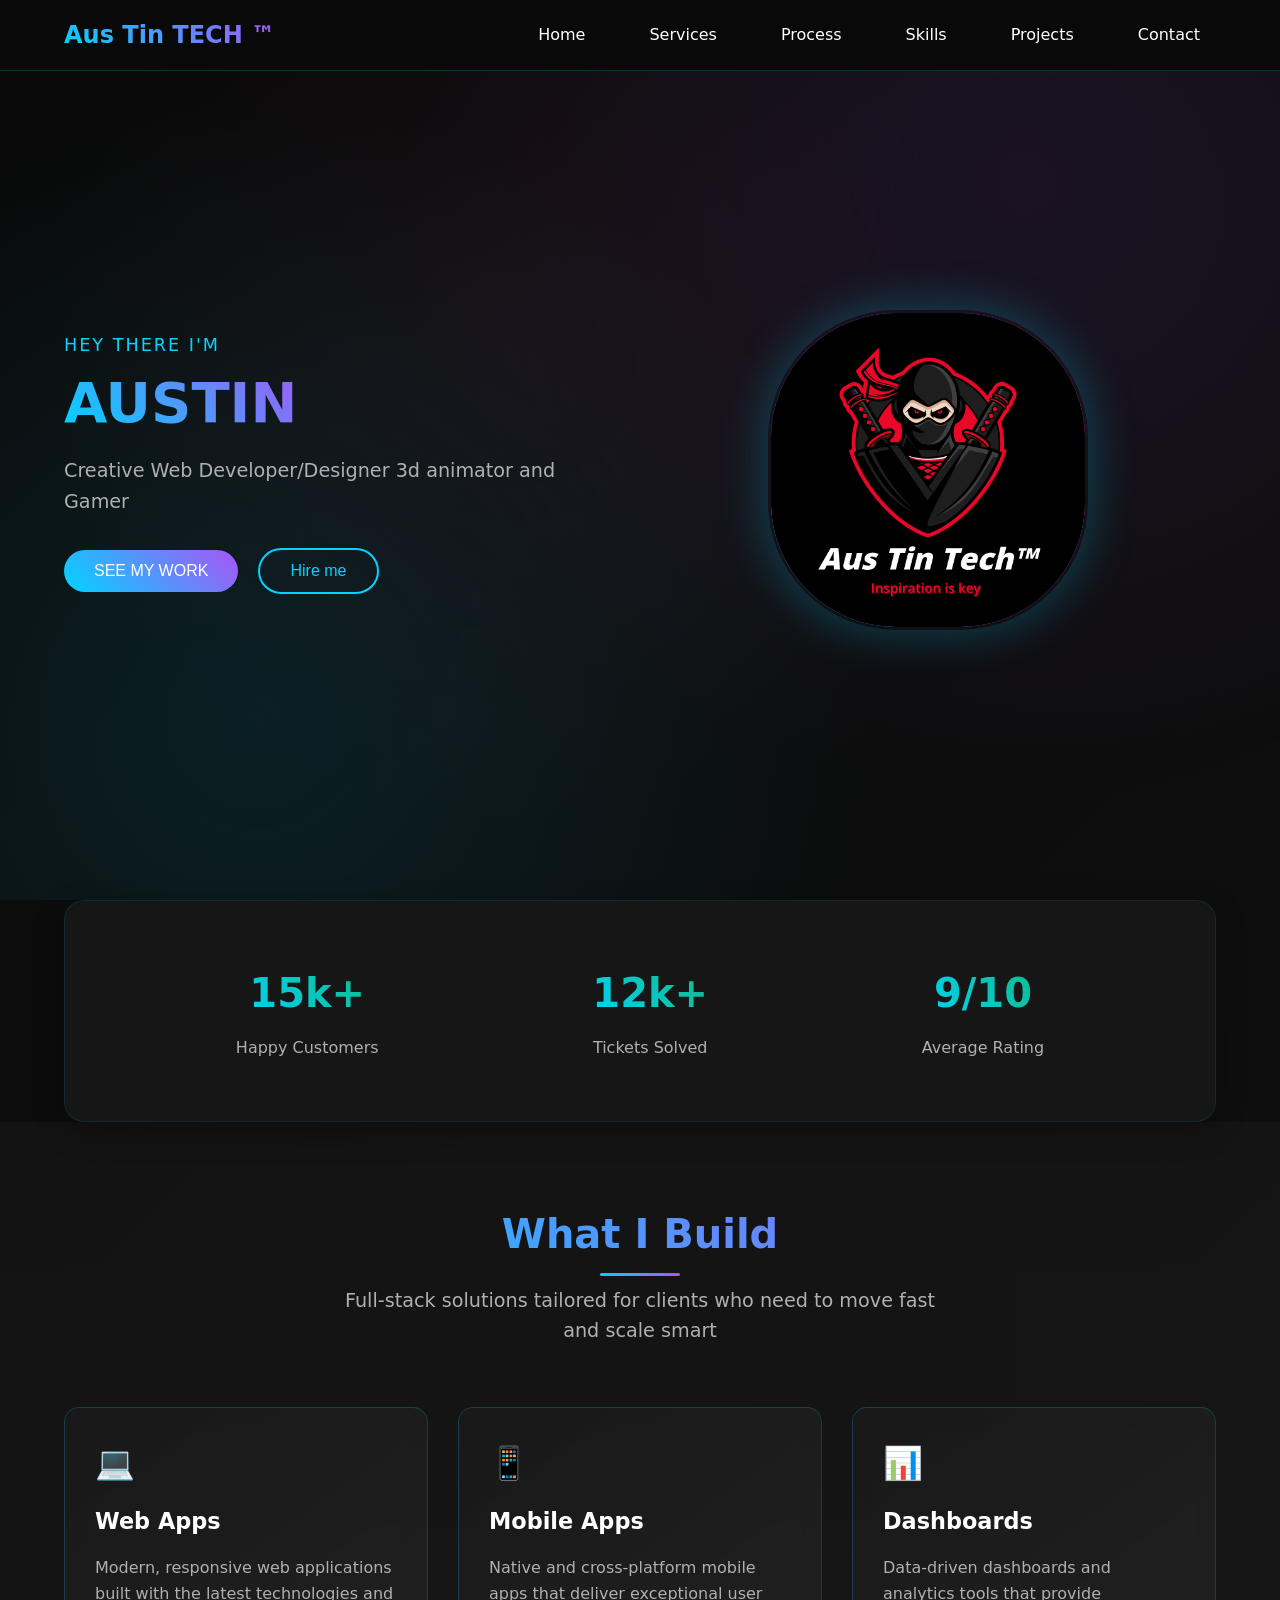
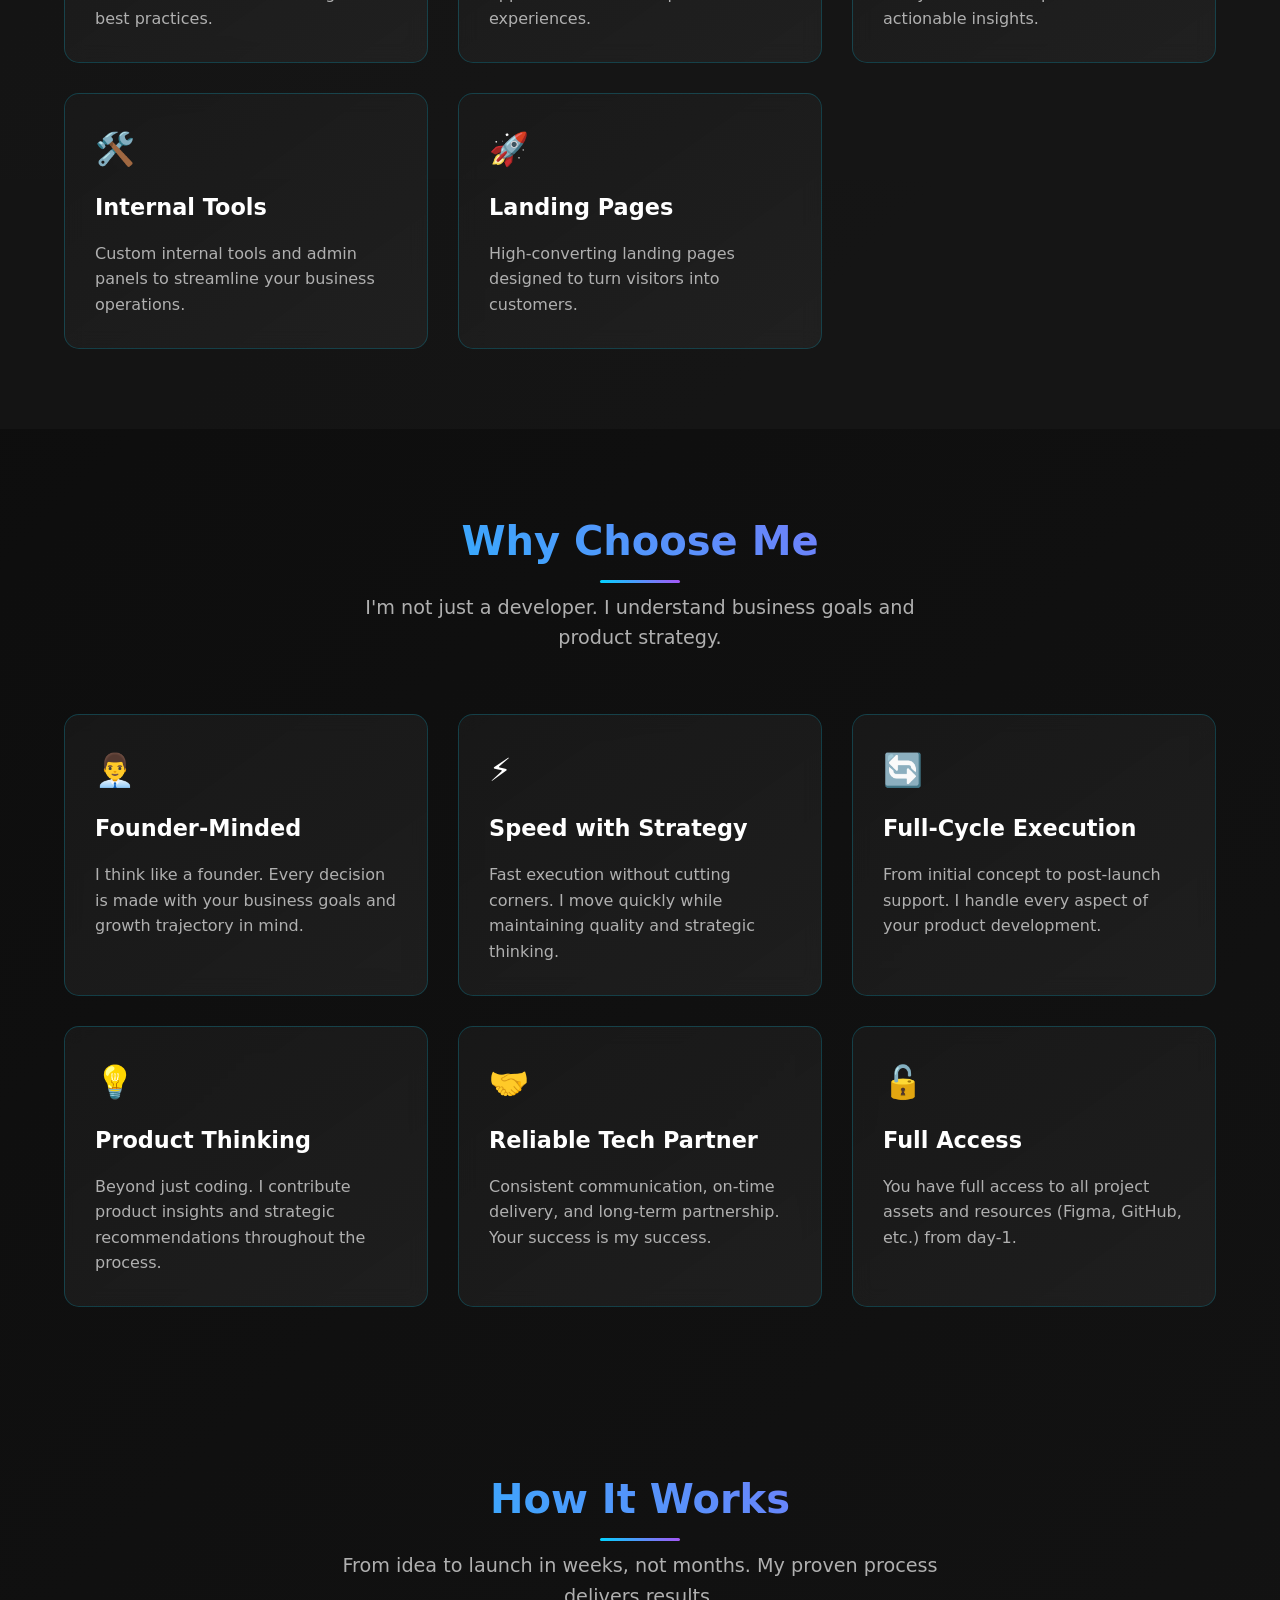
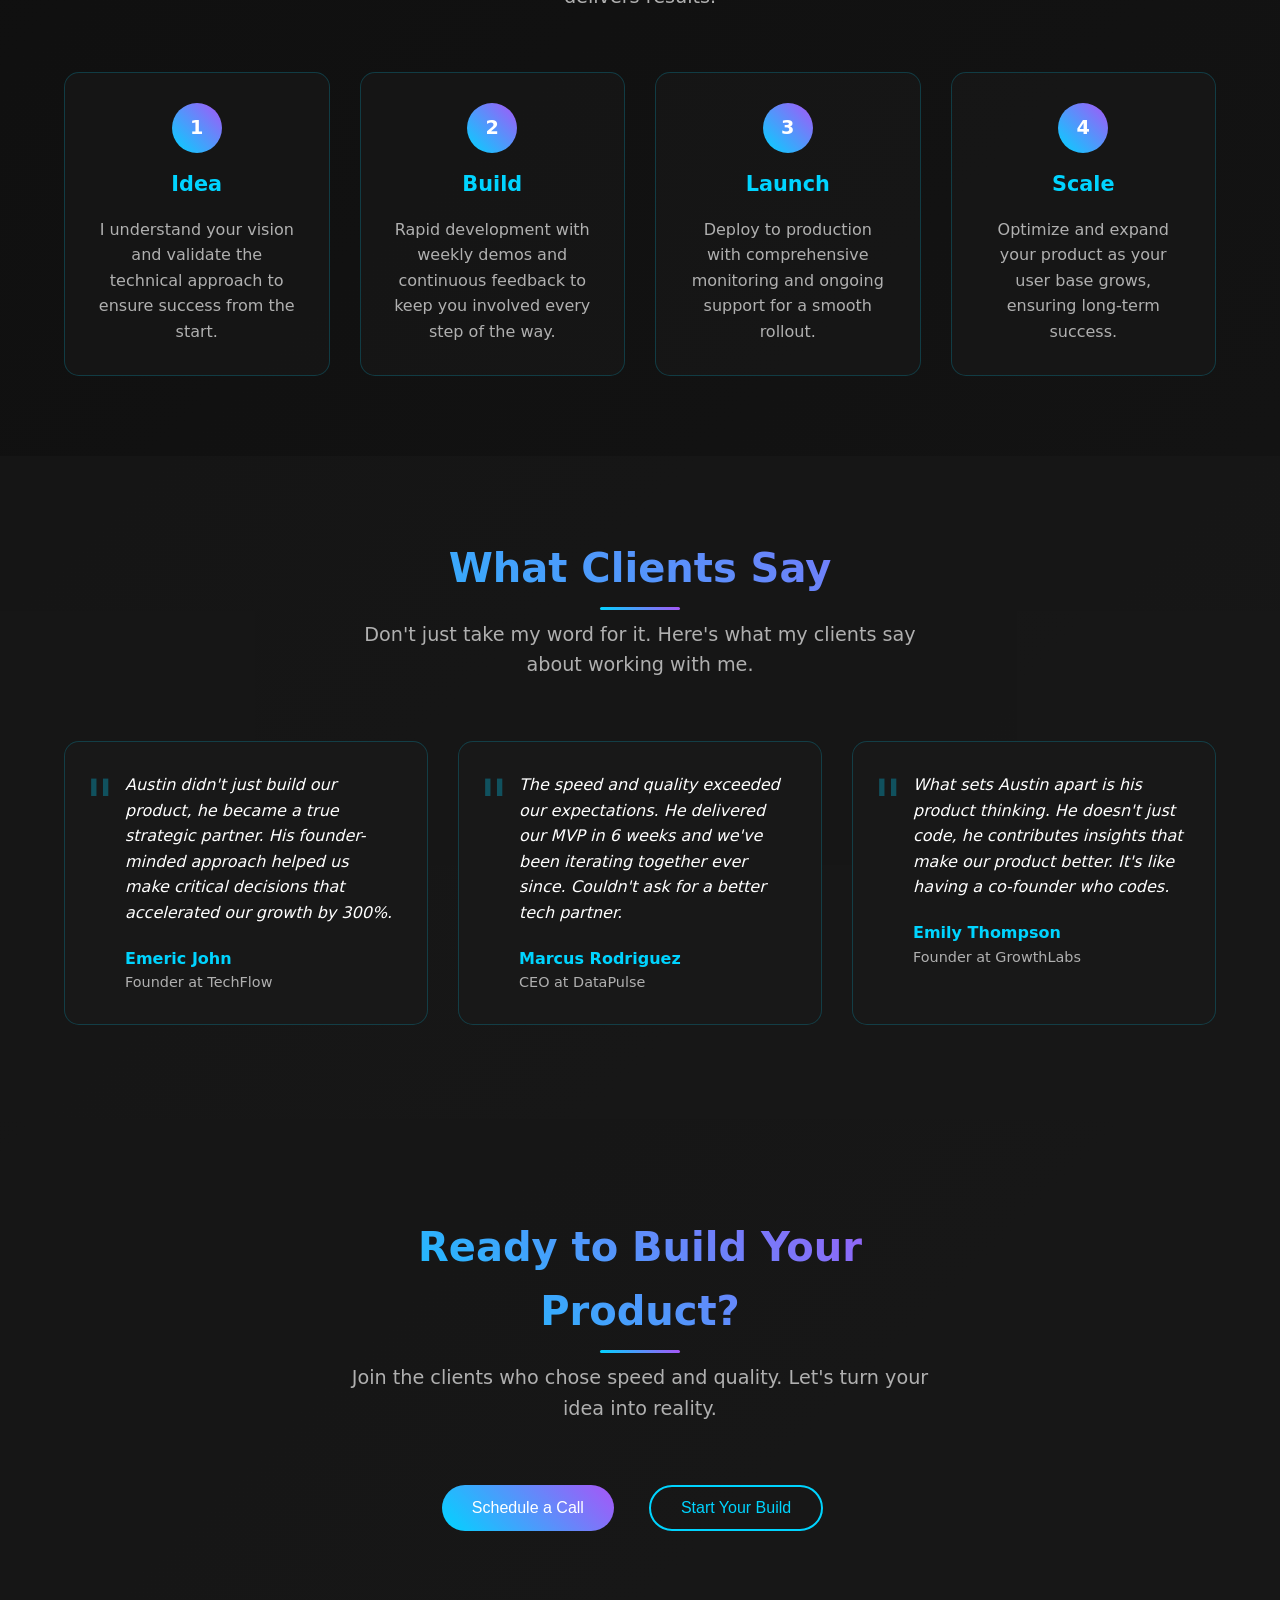
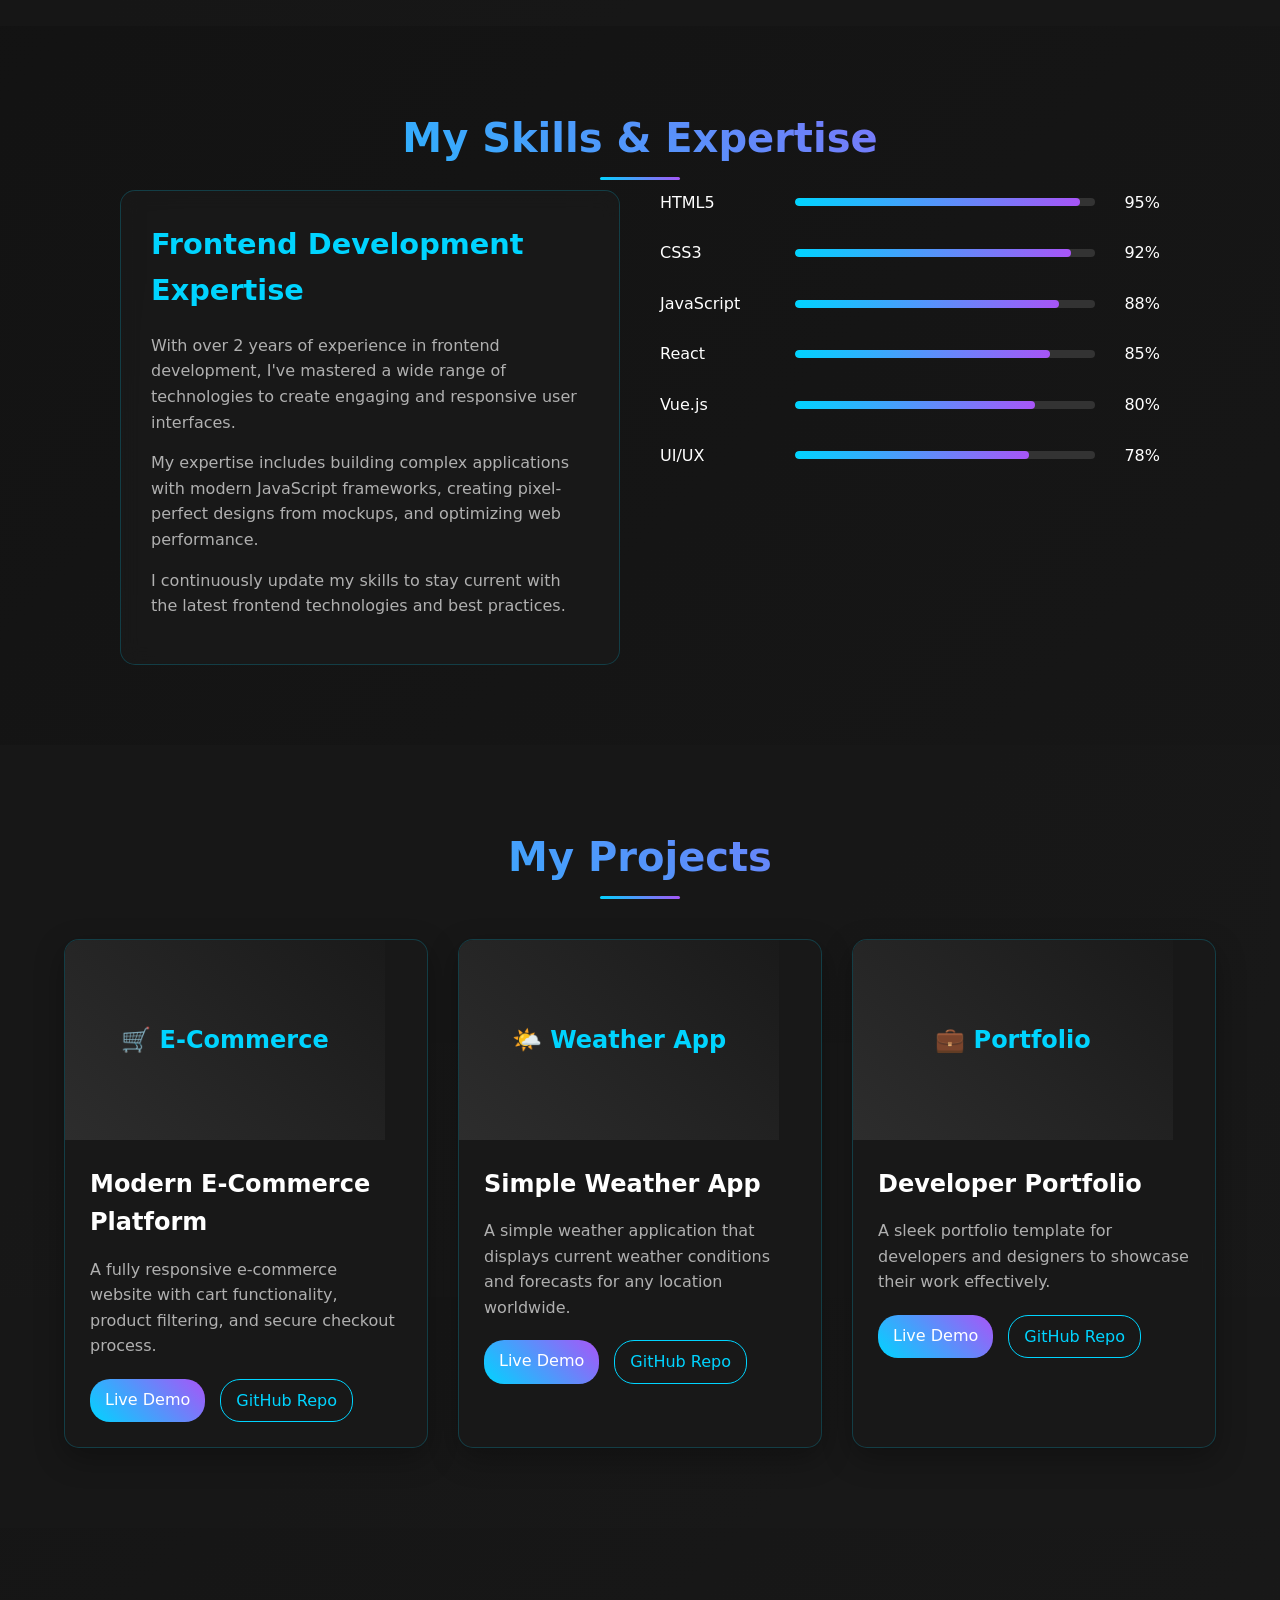
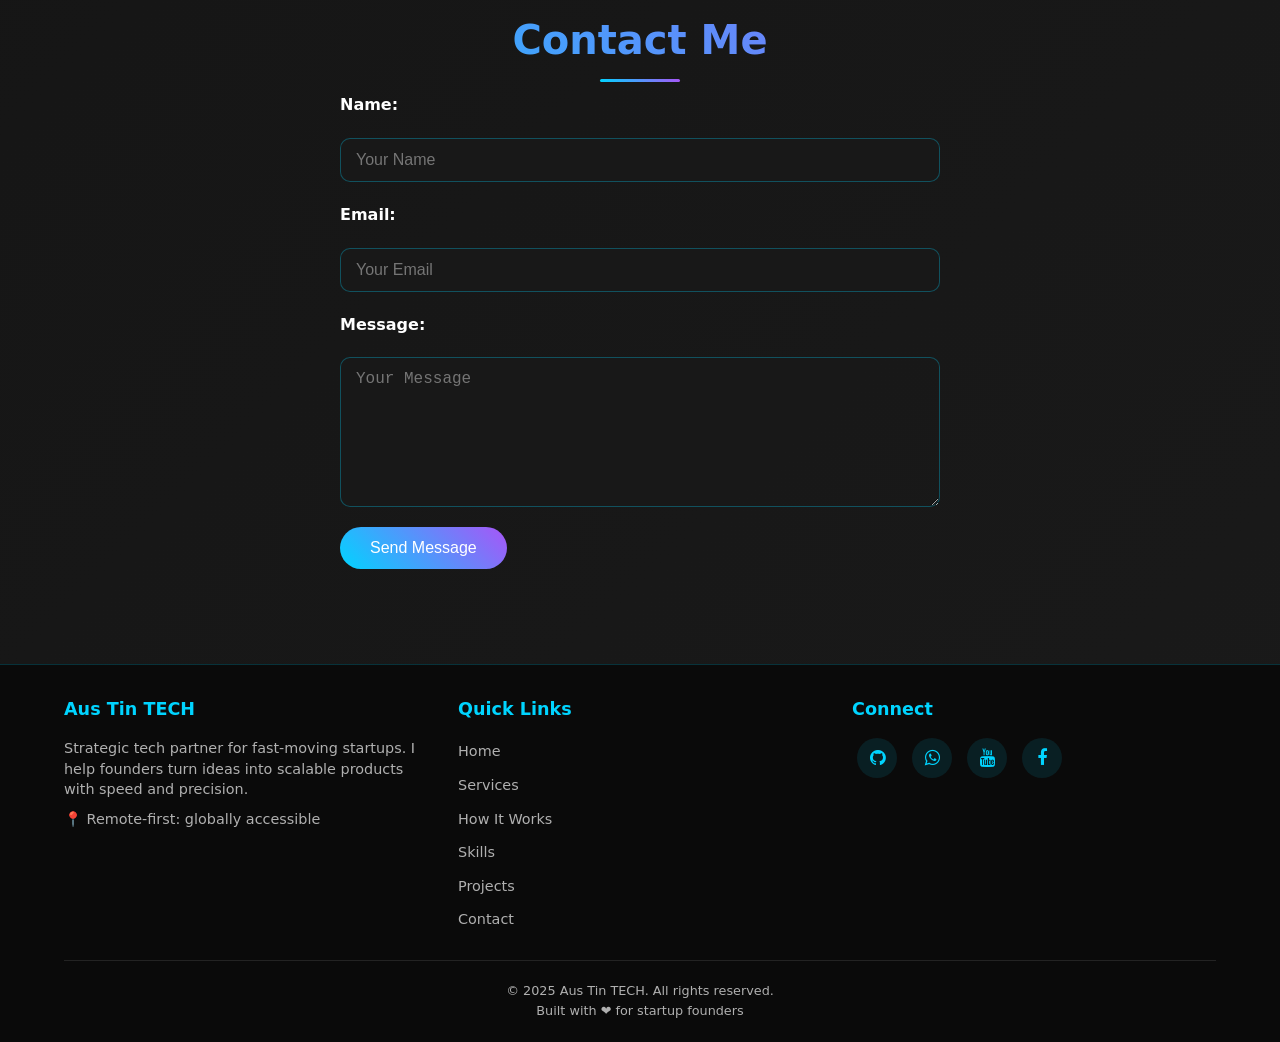
==== commit 64eacea9: "Add files via upload" ====
--- a/in.html
+++ b/in.html
@@ -976,7 +976,7 @@
   </div>
   <div class="hero-right">
     <div class="project-image">
-      <span><img src="jj.jpg" alt="Austin-tec"></span>
+      <span><img src="jj.png" alt="Austin-tec"></span>
     </div>
   </div>
 </section>
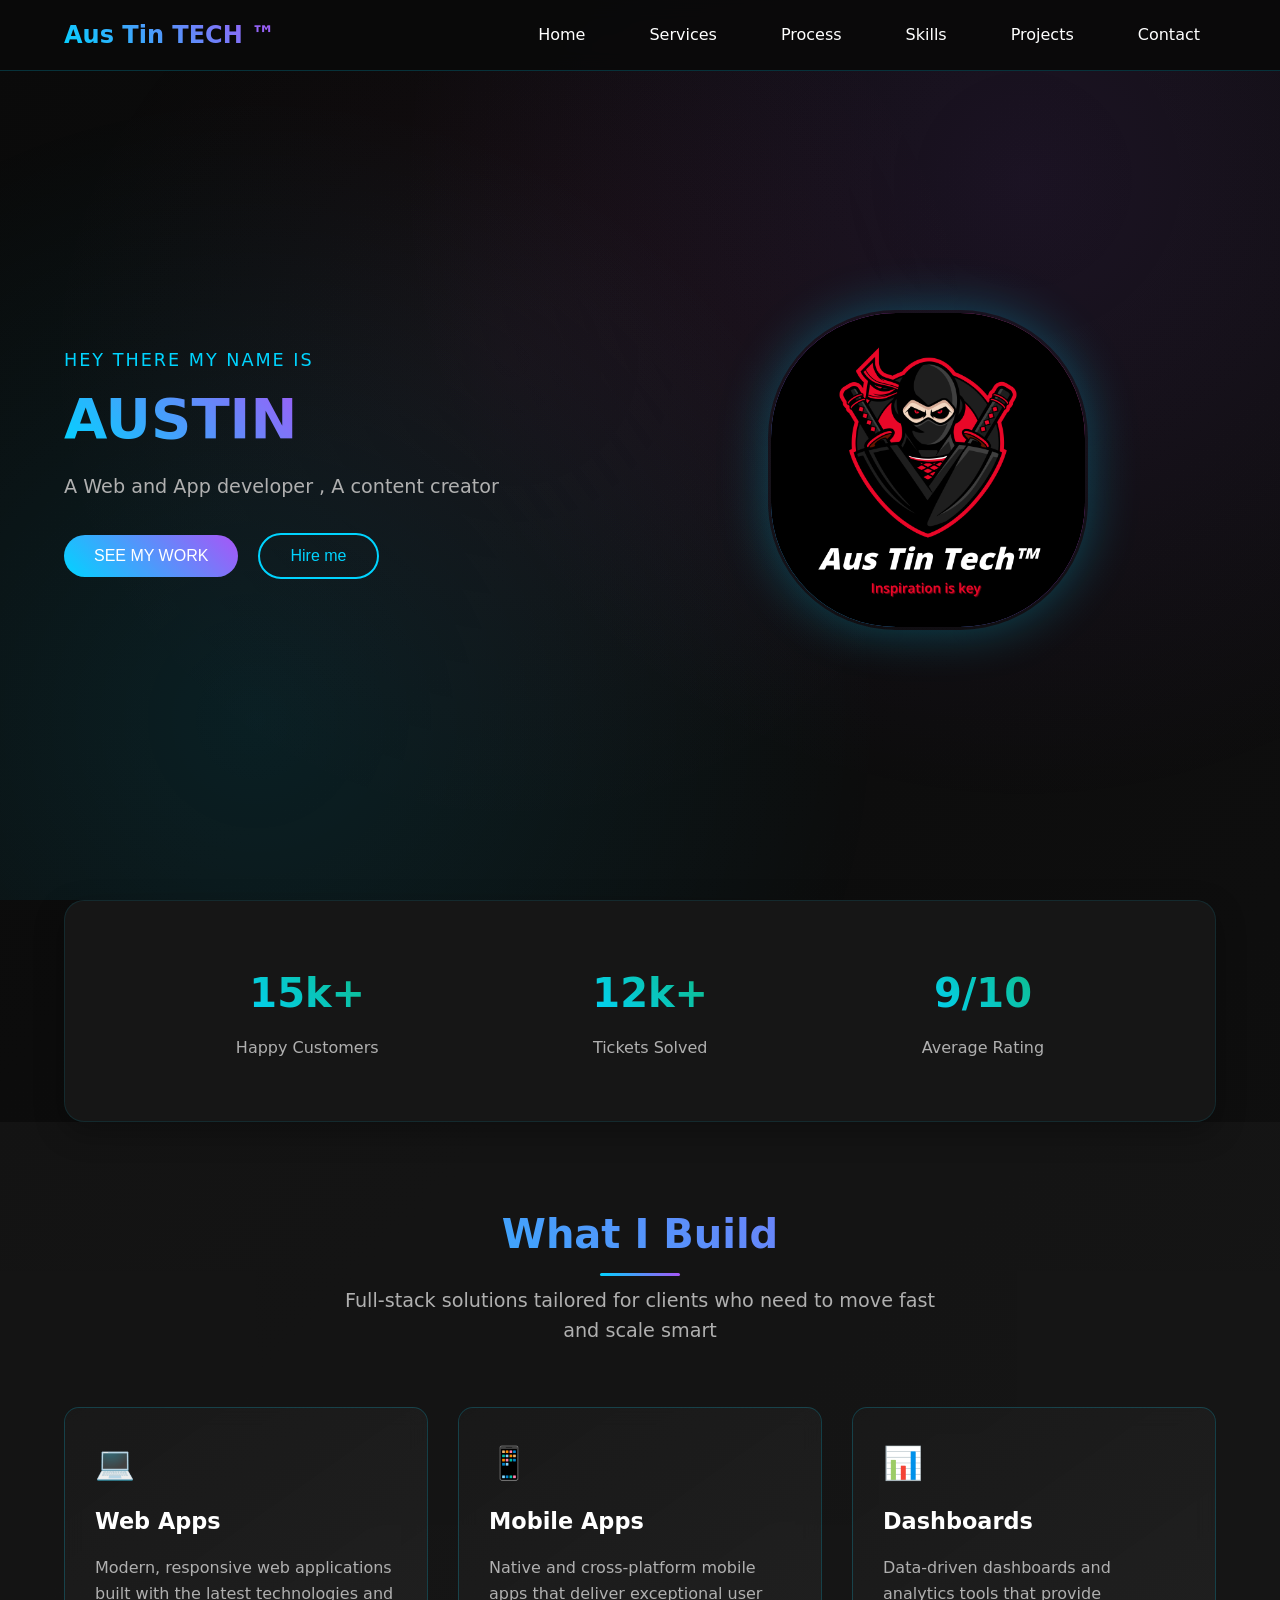
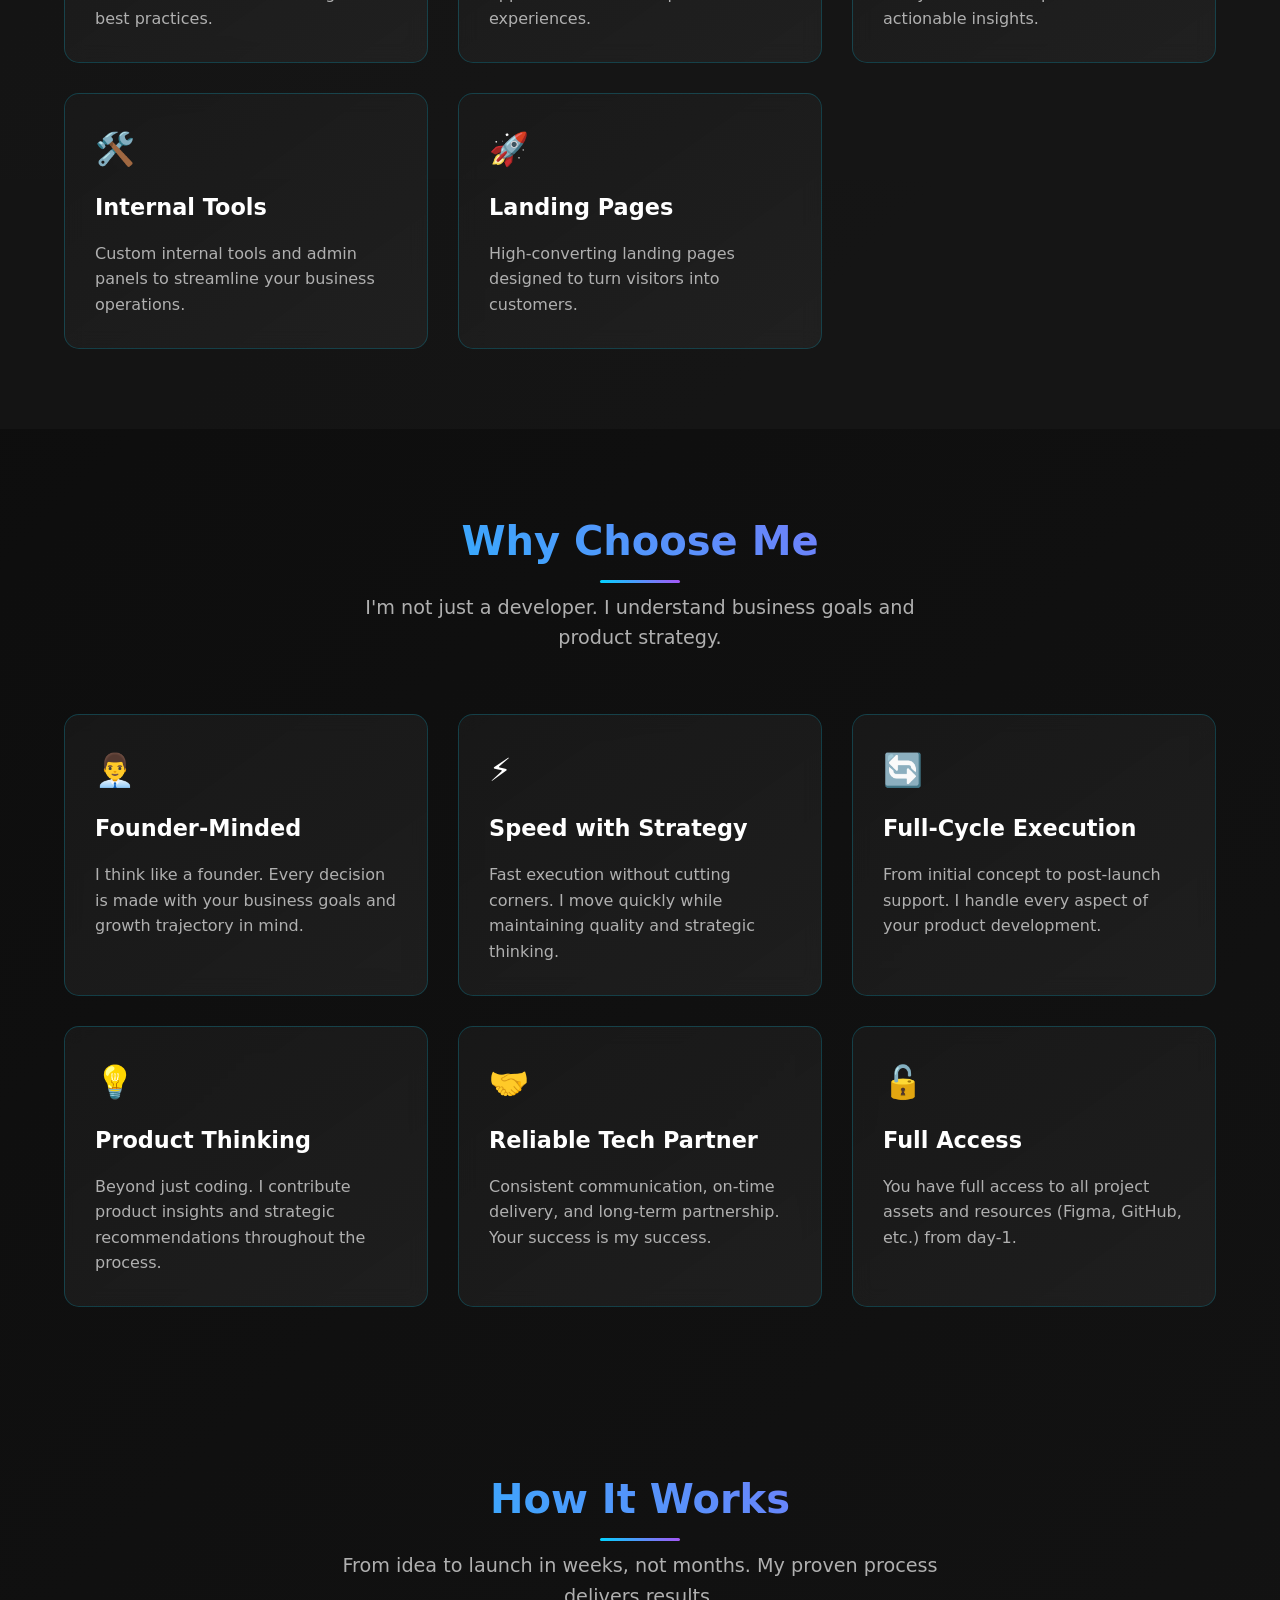
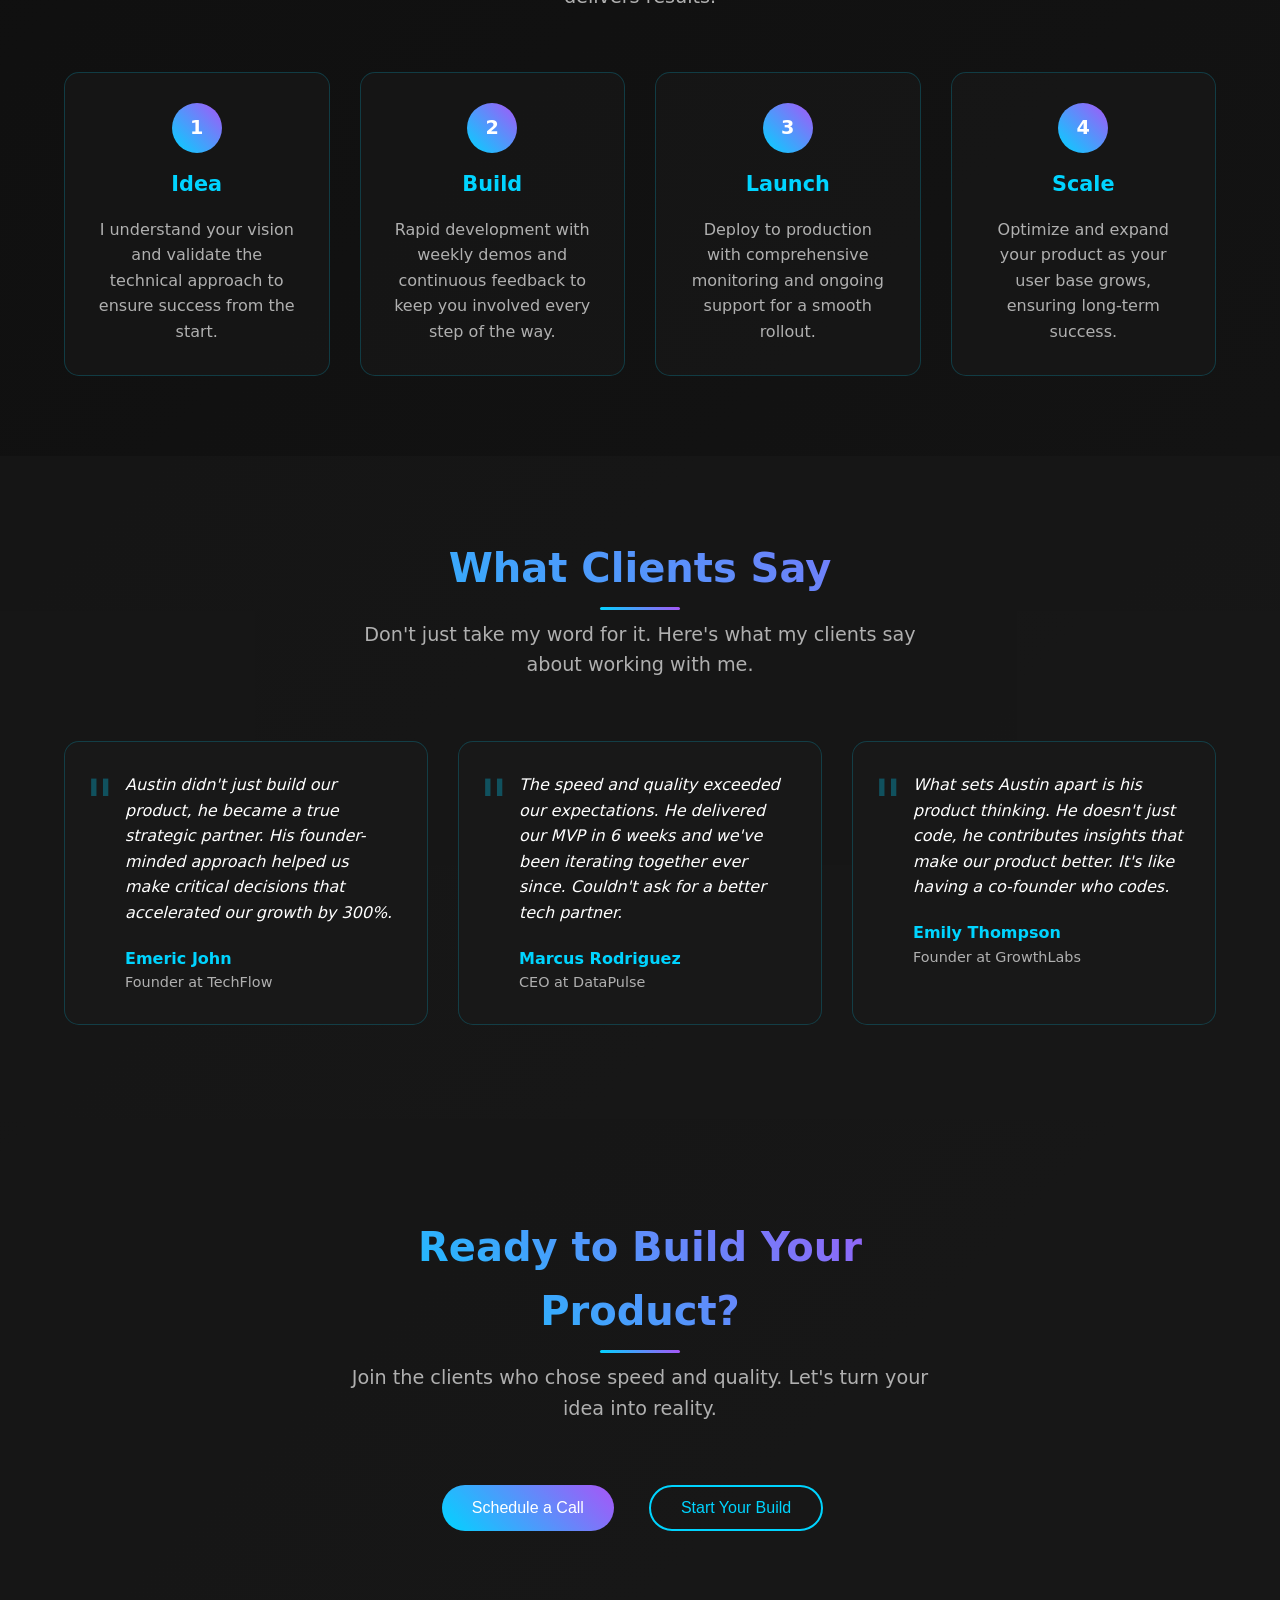
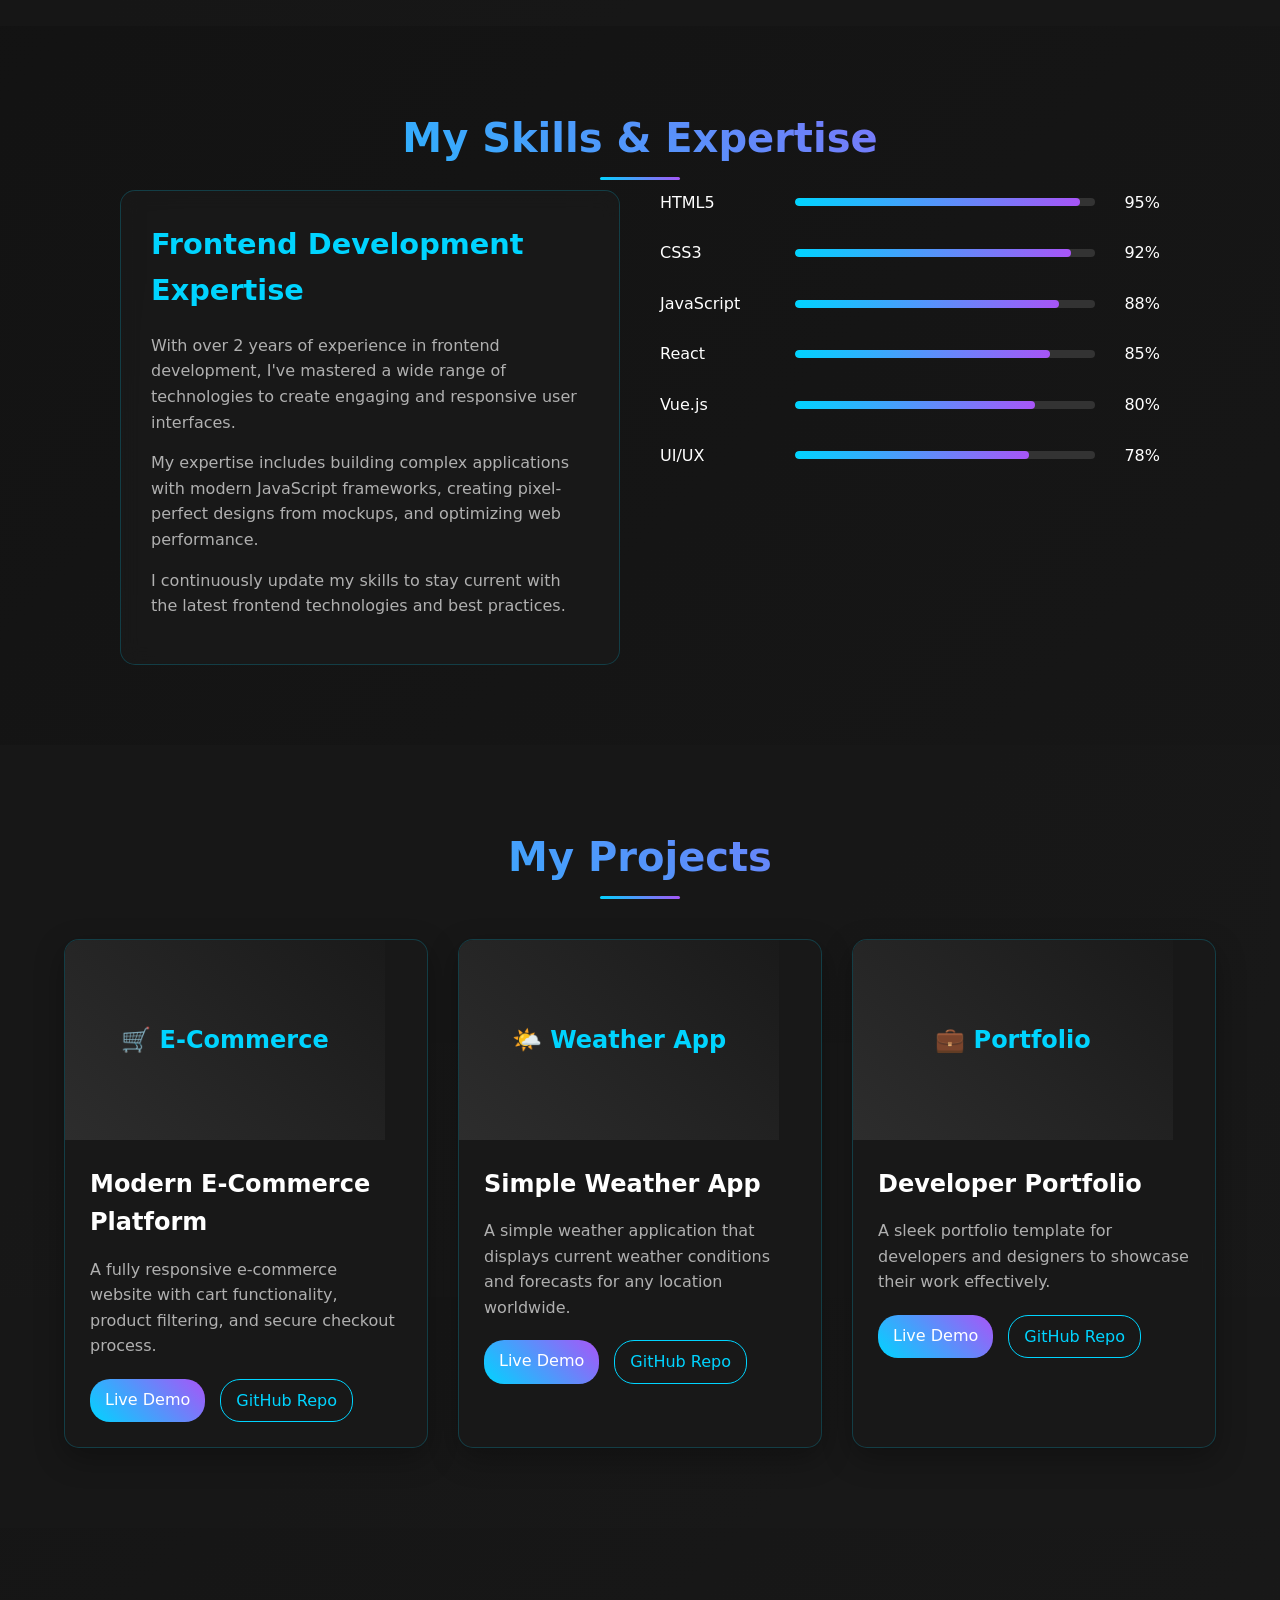
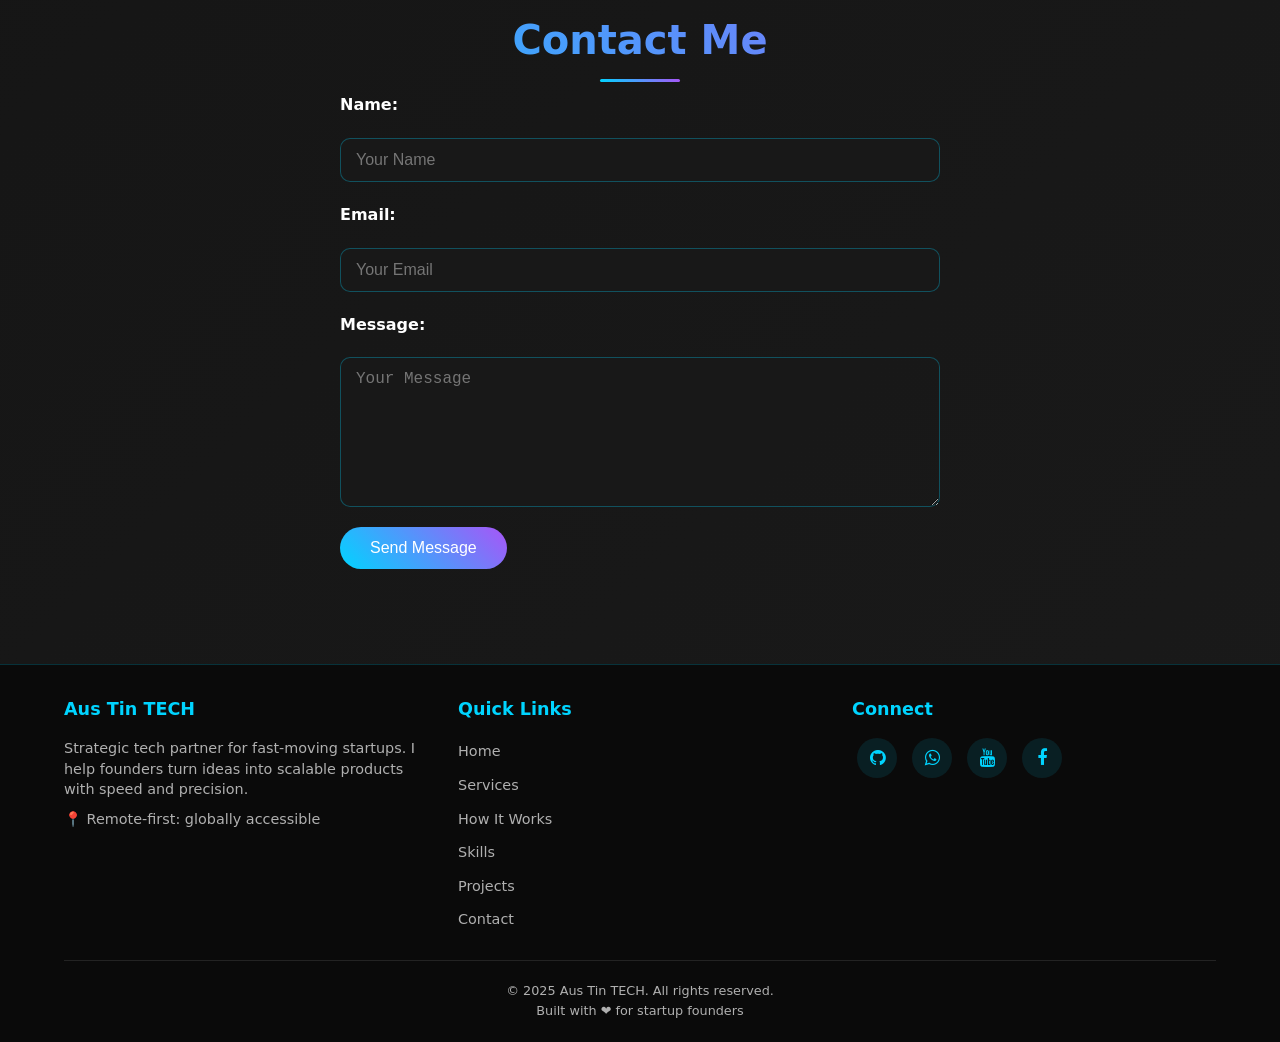
==== commit 87fa4e89: "Modify title and intro text in in.html Updated title and introductory text in the hero section." ====
--- a/in.html
+++ b/in.html
@@ -3,7 +3,7 @@
 <head>
 <meta charset="UTF-8" />
 <meta name="viewport" content="width=device-width, initial-scale=1.0"/>
-<title>AusTin TECH Portfolio</title>
+<title>Aus-Tin TECH Portfolio</title>
 <link rel="stylesheet" href="https://cdnjs.cloudflare.com/ajax/libs/font-awesome/4.7.0/css/font-awesome.min.css">
 <style>
 /* Vibrant Theme Variables */
@@ -967,10 +967,9 @@
 <!-- Hero Section -->
 <section class="hero">
   <div class="hero-left">
-    <p class="intro">HEY THERE I'M</p>
+    <p class="intro">HEY THERE MY NAME IS </p>
     <h1>AUSTIN</h1>
-    <p>Creative Web Developer/Designer 
-    3d animator and Gamer</p>
+    <p> A Web and App developer , A content creator</p>
     <button class="btn" onclick="scrollToProjects()">SEE MY WORK</button>
     <button class="btn btn-outline" onclick="scrollToContact()">Hire me</button>
   </div>
@@ -1372,4 +1371,4 @@
 });
 </script>
 </body>
-</html>+</html>
